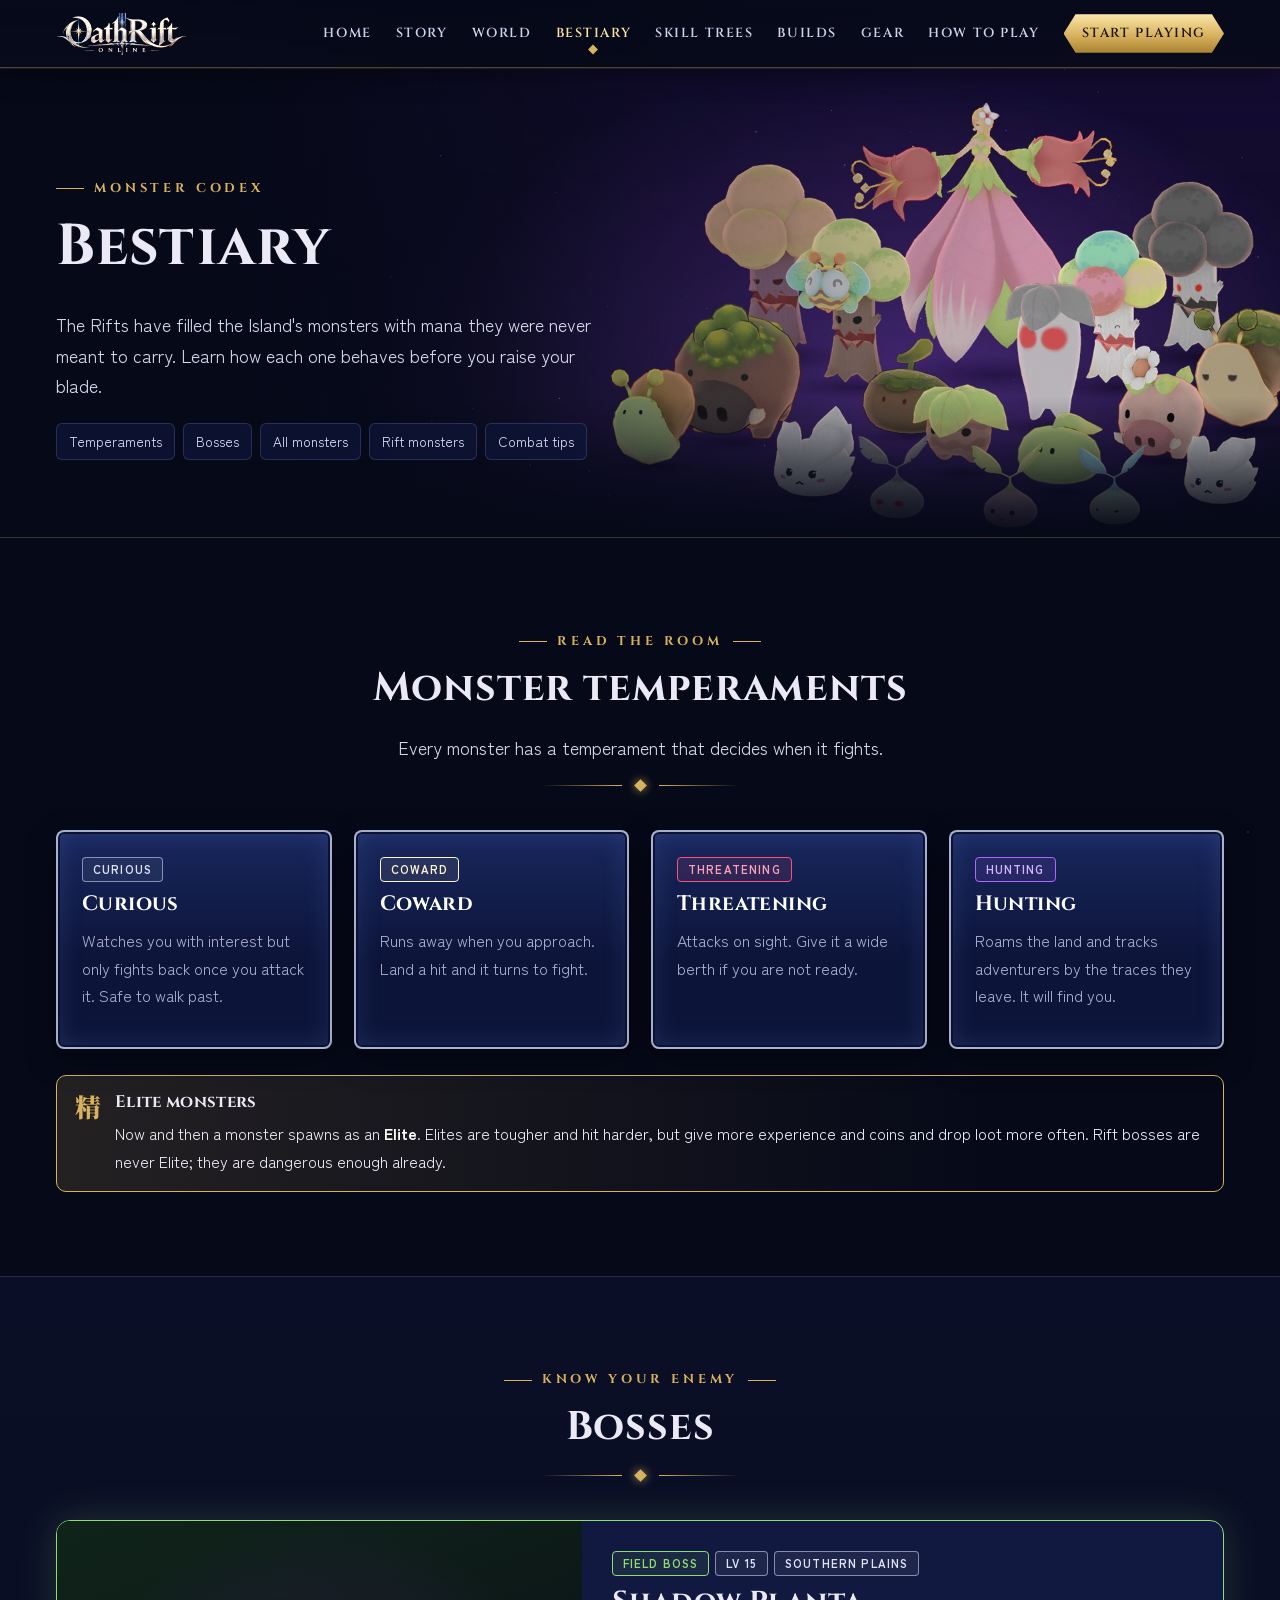
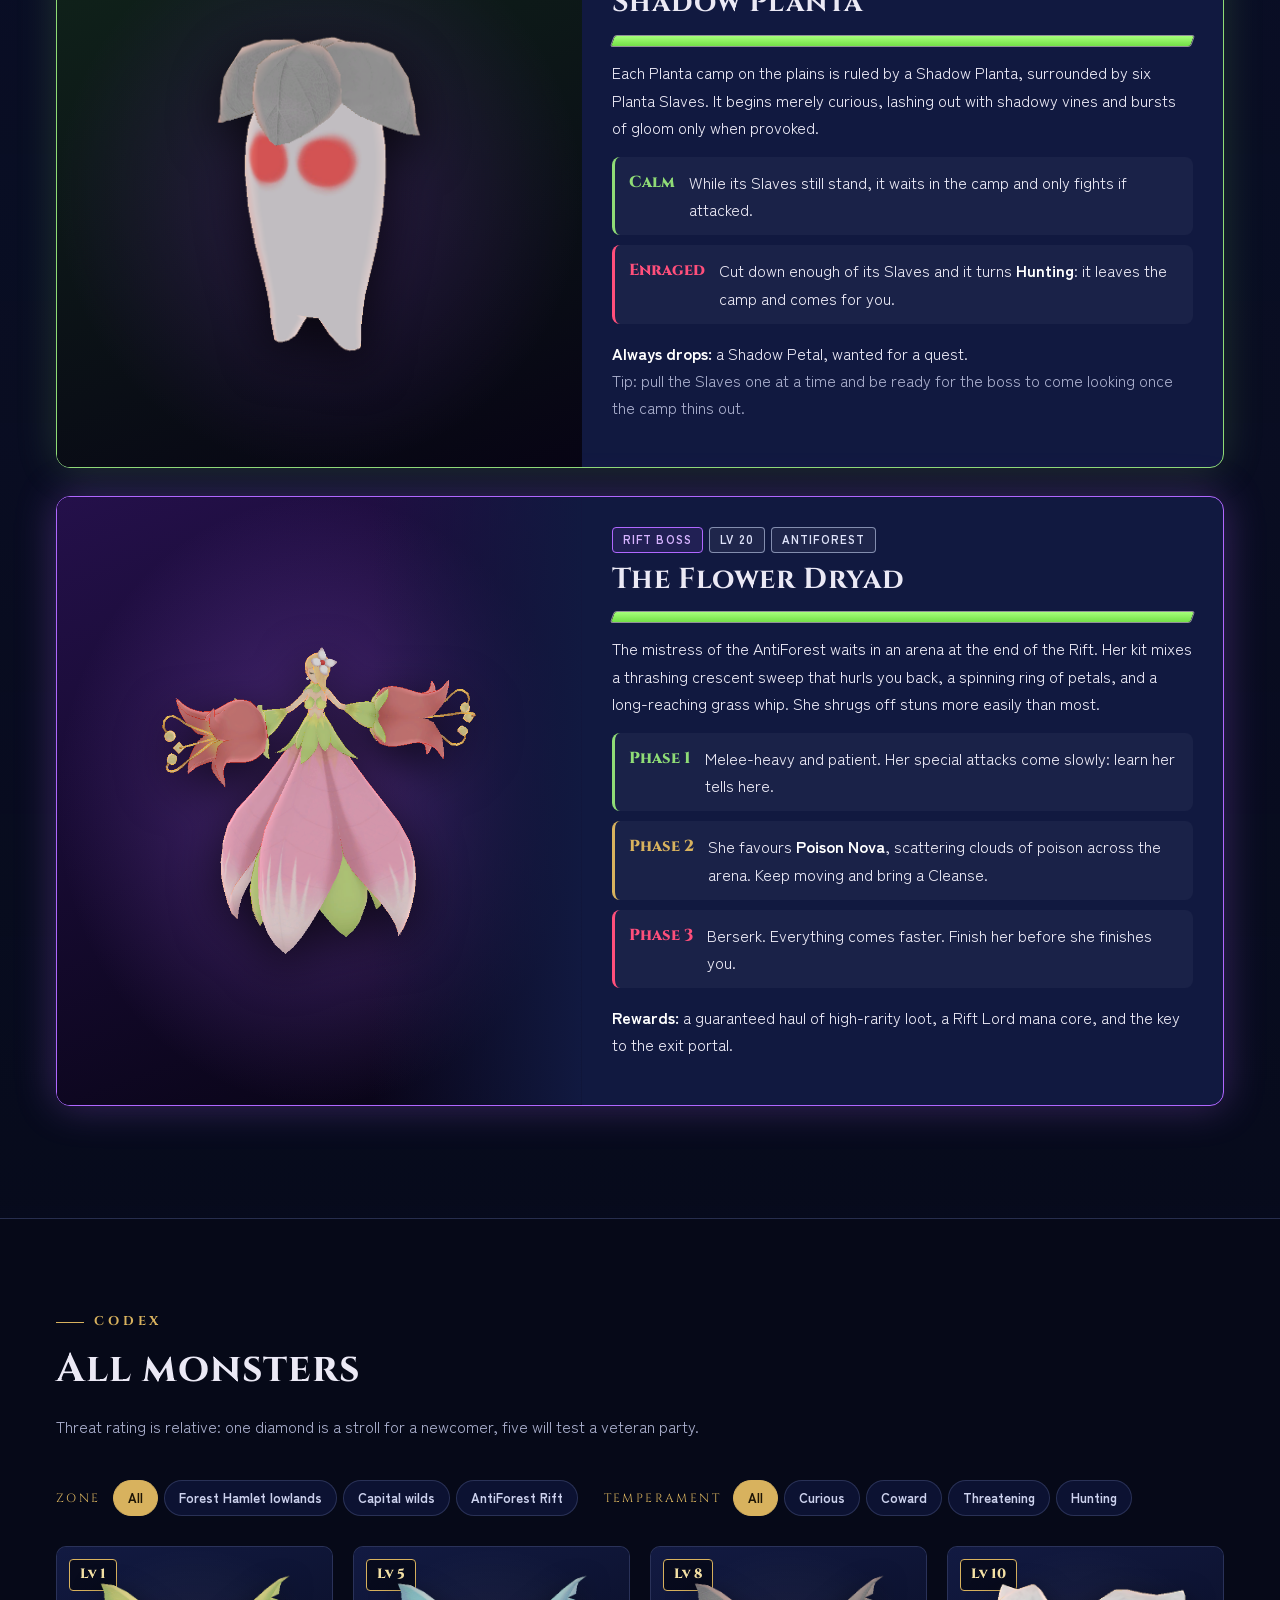
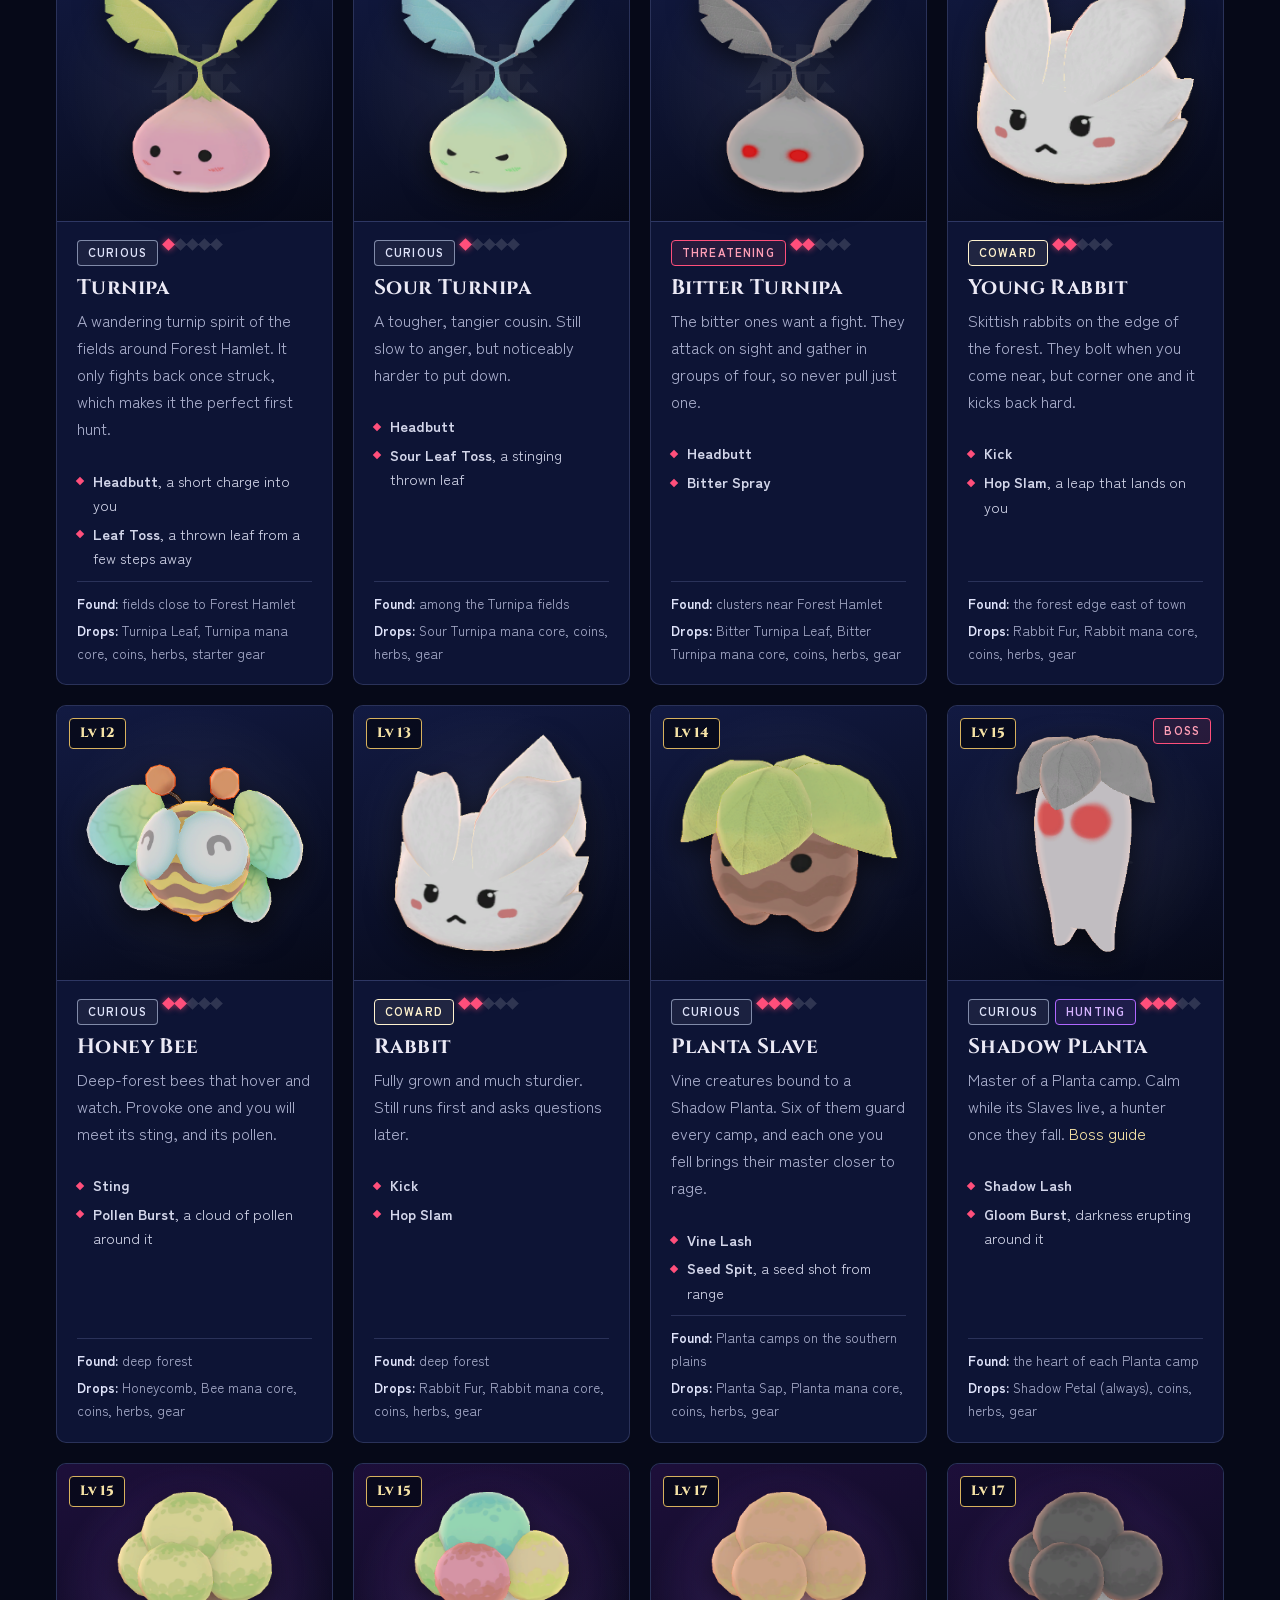
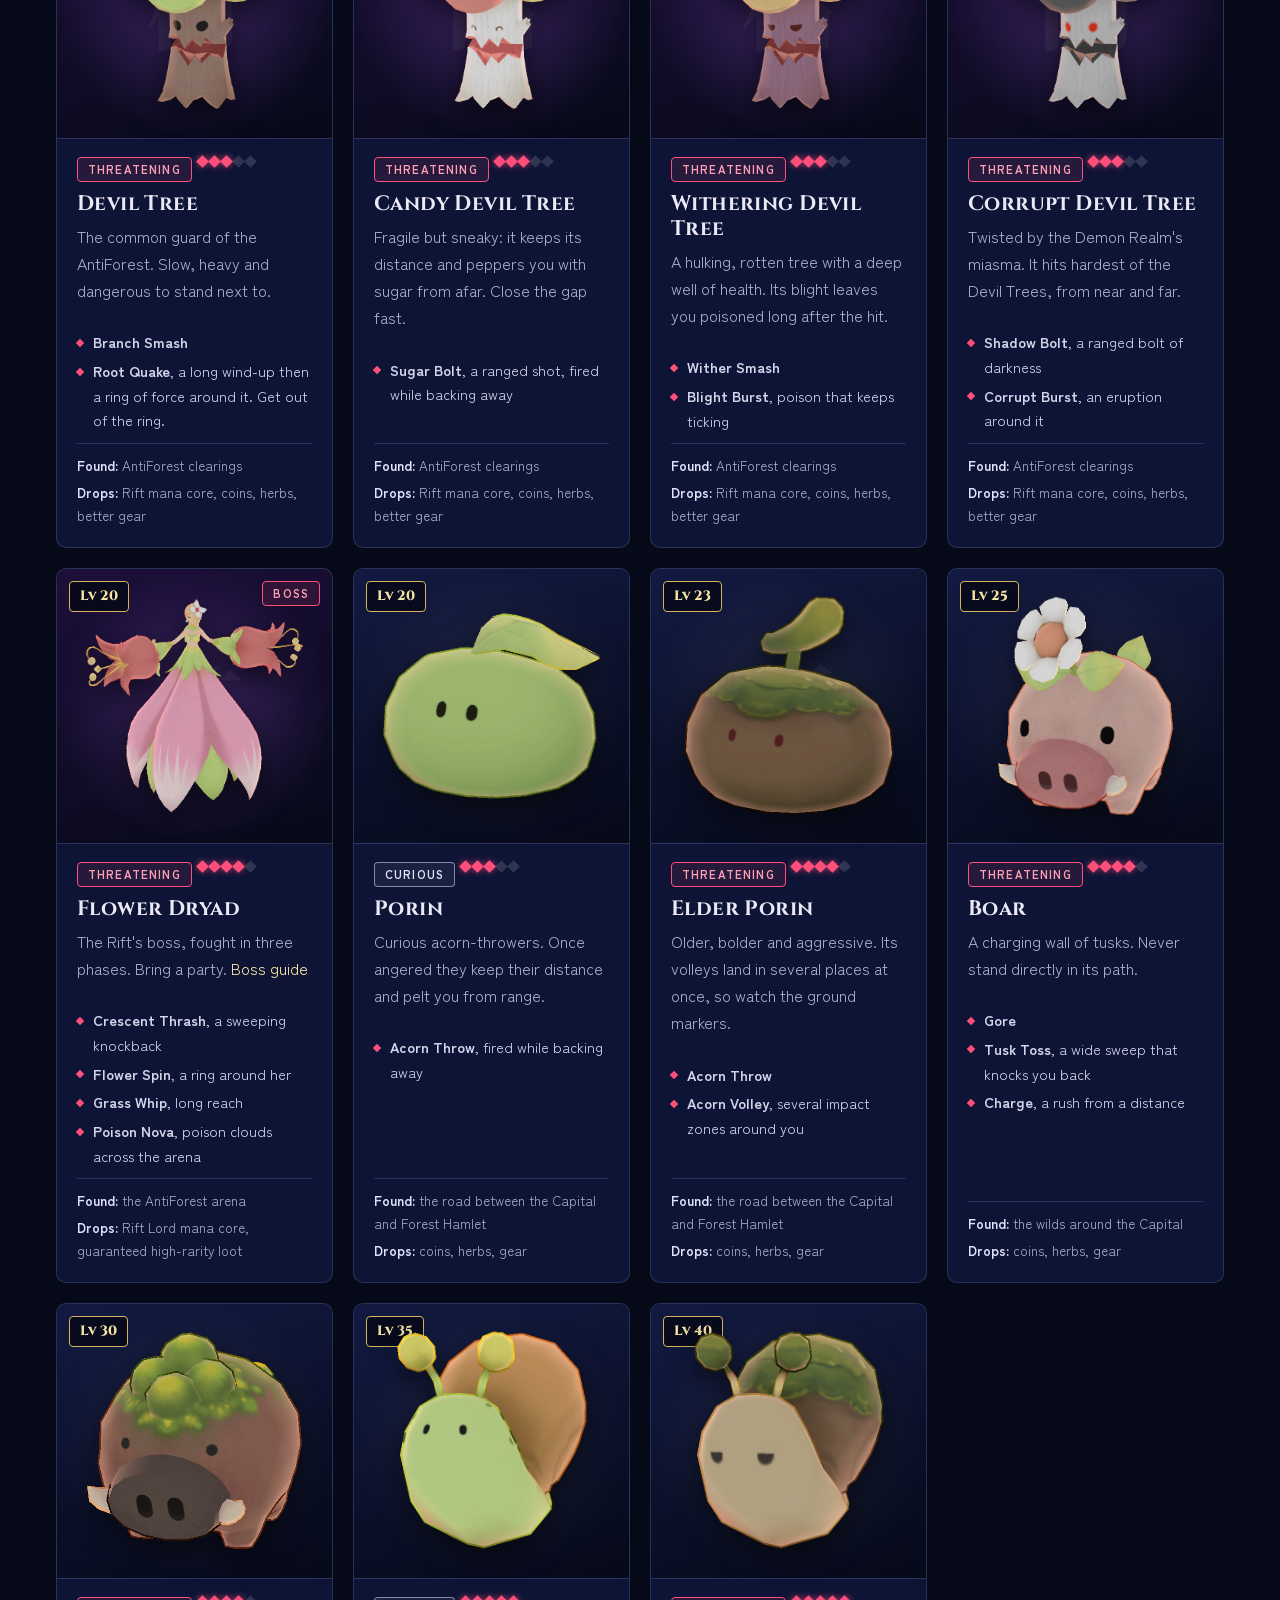
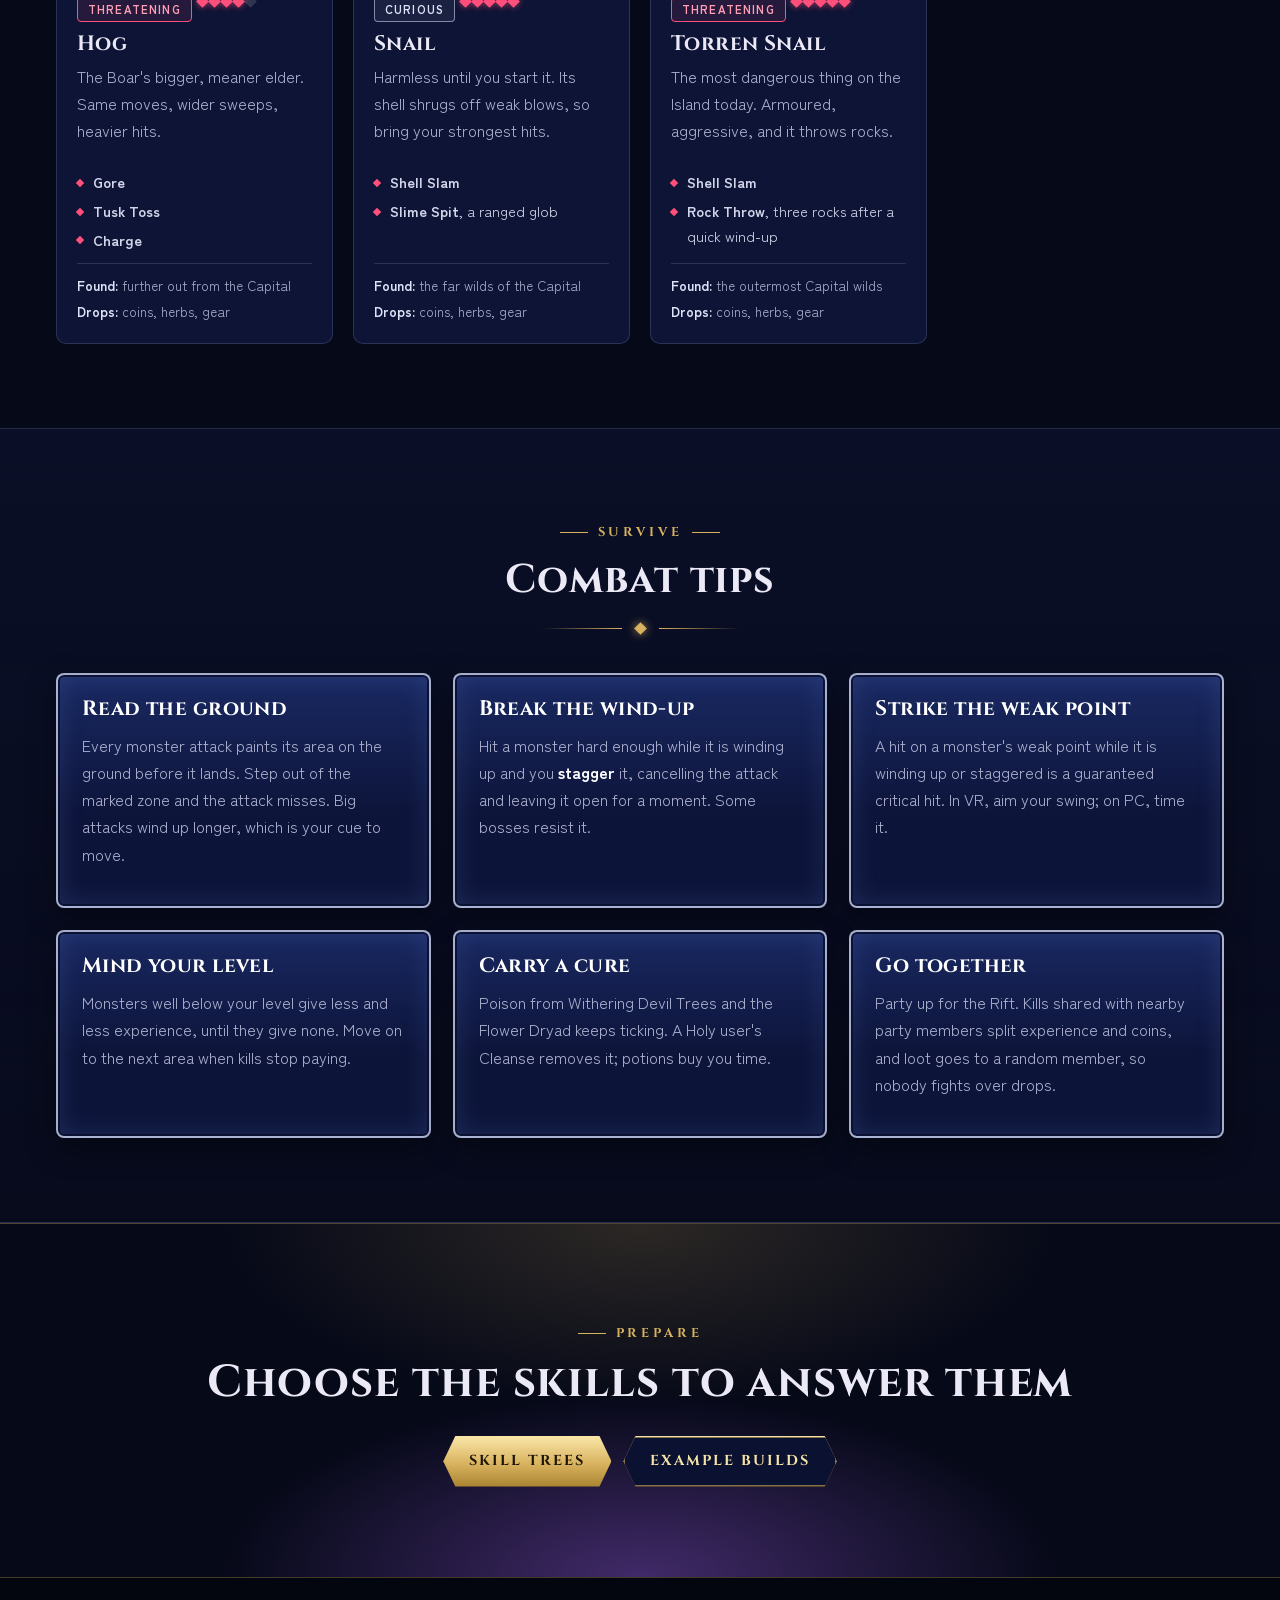
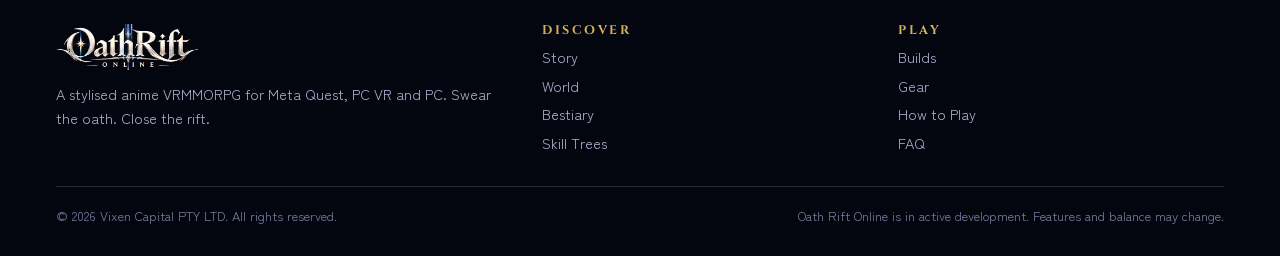
==== bestiary.html @ 92a1917d "Initial Commit" ====
<!doctype html>
<html lang="en">
<head>
<meta charset="utf-8">
<meta name="viewport" content="width=device-width, initial-scale=1">
<title>Bestiary | Oath Rift Online</title>
<meta name="description" content="Every monster in Oath Rift Online: where it lives, how it fights, what it drops, and how to defeat the Shadow Planta and the Flower Dryad.">
<meta property="og:title" content="Bestiary | Oath Rift Online">
<meta property="og:description" content="Every monster in Oath Rift Online: where it lives, how it fights, what it drops, and how to defeat the Shadow Planta and the Flower Dryad.">
<meta property="og:image" content="assets/img/brand/splash.jpg">
<link rel="icon" href="assets/img/brand/favicon.png">
<link rel="preconnect" href="https://fonts.googleapis.com">
<link rel="preconnect" href="https://fonts.gstatic.com" crossorigin>
<link rel="stylesheet" href="https://fonts.googleapis.com/css2?family=Cinzel:wght@500;600;700;800&family=Noto+Serif+JP:wght@700;900&family=Zen+Kaku+Gothic+New:wght@400;500;700&display=swap">
<link rel="stylesheet" href="css/site.css">
<script src="js/site.js" defer></script>
</head>
<body>
<a class="skip-link" href="#main">Skip to content</a>
<header class="site-header"><div class="container">
  <a class="brand" href="index.html"><img src="assets/img/brand/wordmark.png" alt="Oath Rift Online" width="520" height="167"></a>
  <button class="nav-toggle" aria-label="Menu" aria-expanded="false" aria-controls="nav"><span></span></button>
  <nav class="nav" id="nav" aria-label="Main">
    <a href="index.html">Home</a>
    <a href="story.html">Story</a>
    <a href="world.html">World</a>
    <a href="bestiary.html">Bestiary</a>
    <a href="skills.html">Skill Trees</a>
    <a href="builds.html">Builds</a>
    <a href="gear.html">Gear</a>
    <a href="guide.html">How to Play</a>
    <a class="btn btn-gold btn-sm" href="guide.html#start">Start Playing</a>
  </nav>
</div></header>

<main id="main">
  <section class="page-hero" data-realm="demon">
    <div class="bg banner" style="background-image: url('assets/img/banners/bestiary.jpg');"></div>
    <span class="kanji" aria-hidden="true">魔物</span>
    <div class="container">
      <p class="eyebrow">Monster codex</p>
      <h1>Bestiary</h1>
      <p class="lead">The Rifts have filled the Island's monsters with mana they were never meant to carry. Learn how each one behaves before you raise your blade.</p>
      <div class="toc" style="margin-top: 22px;">
        <a href="#temperament">Temperaments</a><a href="#bosses">Bosses</a><a href="#codex">All monsters</a><a href="#rift">Rift monsters</a><a href="#tips">Combat tips</a>
      </div>
    </div>
  </section>

  <section class="section" id="temperament">
    <div class="container">
      <div class="section-head center reveal">
        <p class="eyebrow">Read the room</p>
        <h2>Monster temperaments</h2>
        <p class="lead">Every monster has a temperament that decides when it fights.</p>
        <div class="divider"><span></span></div>
      </div>
      <div class="grid grid-4">
        <div class="window reveal"><span class="badge">Curious</span><h3 style="margin-top: 10px;">Curious</h3><p class="muted">Watches you with interest but only fights back once you attack it. Safe to walk past.</p></div>
        <div class="window reveal"><span class="badge celestial">Coward</span><h3 style="margin-top: 10px;">Coward</h3><p class="muted">Runs away when you approach. Land a hit and it turns to fight.</p></div>
        <div class="window reveal"><span class="badge crimson">Threatening</span><h3 style="margin-top: 10px;">Threatening</h3><p class="muted">Attacks on sight. Give it a wide berth if you are not ready.</p></div>
        <div class="window reveal"><span class="badge demon">Hunting</span><h3 style="margin-top: 10px;">Hunting</h3><p class="muted">Roams the land and tracks adventurers by the traces they leave. It will find you.</p></div>
      </div>
      <div class="callout reveal" style="margin-top: 26px;">
        <span class="mark">精</span>
        <div>
          <h4>Elite monsters</h4>
          <p>Now and then a monster spawns as an <strong>Elite</strong>. Elites are tougher and hit harder, but give more experience and coins and drop loot more often. Rift bosses are never Elite; they are dangerous enough already.</p>
        </div>
      </div>
    </div>
  </section>

  <section class="section section-alt" id="bosses">
    <div class="container">
      <div class="section-head center reveal">
        <p class="eyebrow">Know your enemy</p>
        <h2>Bosses</h2>
        <div class="divider"><span></span></div>
      </div>

      <article class="boss reveal" data-realm="normal" style="--accent: var(--normal); --accent-soft: rgba(143, 220, 118, 0.18);">
        <div class="art" style="background-image: radial-gradient(closest-side, rgba(90, 40, 140, 0.4), transparent), linear-gradient(160deg, #10241a, #070414);">
          <img src="assets/img/monsters/shadow-planta.png" alt="Shadow Planta" loading="lazy">
        </div>
        <div class="info">
          <div class="badges"><span class="badge normal">Field boss</span><span class="badge">Lv 15</span><span class="badge">Southern Plains</span></div>
          <h3 style="font-size: 1.8rem;">Shadow Planta</h3>
          <div class="hpbar" aria-hidden="true"><span></span></div>
          <p>Each Planta camp on the plains is ruled by a Shadow Planta, surrounded by six Planta Slaves. It begins merely curious, lashing out with shadowy vines and bursts of gloom only when provoked.</p>
          <ul class="phases">
            <li style="--c: var(--normal);"><span class="ph">Calm</span><span>While its Slaves still stand, it waits in the camp and only fights if attacked.</span></li>
            <li style="--c: var(--crimson);"><span class="ph">Enraged</span><span>Cut down enough of its Slaves and it turns <strong>Hunting</strong>: it leaves the camp and comes for you.</span></li>
          </ul>
          <p style="margin-top: 16px;"><strong>Always drops:</strong> a Shadow Petal, wanted for a quest.<br><span class="muted">Tip: pull the Slaves one at a time and be ready for the boss to come looking once the camp thins out.</span></p>
        </div>
      </article>

      <article class="boss reveal" id="dryad" data-realm="demon">
        <div class="art" style="background-image: linear-gradient(90deg, transparent 60%, var(--panel-solid)), url('assets/img/art/flower-dryad.jpg'), radial-gradient(closest-side, rgba(176, 103, 255, 0.35), transparent), linear-gradient(160deg, #24104a, #070414);">
          <img src="assets/img/monsters/flower-dryad.png" alt="Flower Dryad" loading="lazy">
        </div>
        <div class="info">
          <div class="badges"><span class="badge demon">Rift boss</span><span class="badge">Lv 20</span><span class="badge">AntiForest</span></div>
          <h3 style="font-size: 1.8rem;">The Flower Dryad</h3>
          <div class="hpbar" aria-hidden="true"><span></span></div>
          <p>The mistress of the AntiForest waits in an arena at the end of the Rift. Her kit mixes a thrashing crescent sweep that hurls you back, a spinning ring of petals, and a long-reaching grass whip. She shrugs off stuns more easily than most.</p>
          <ul class="phases">
            <li style="--c: var(--normal);"><span class="ph">Phase 1</span><span>Melee-heavy and patient. Her special attacks come slowly: learn her tells here.</span></li>
            <li style="--c: var(--gold);"><span class="ph">Phase 2</span><span>She favours <strong>Poison Nova</strong>, scattering clouds of poison across the arena. Keep moving and bring a Cleanse.</span></li>
            <li style="--c: var(--crimson);"><span class="ph">Phase 3</span><span>Berserk. Everything comes faster. Finish her before she finishes you.</span></li>
          </ul>
          <p style="margin-top: 16px;"><strong>Rewards:</strong> a guaranteed haul of high-rarity loot, a Rift Lord mana core, and the key to the exit portal.</p>
        </div>
      </article>
    </div>
  </section>

  <section class="section" id="codex">
    <div class="container">
      <div class="section-head reveal">
        <p class="eyebrow">Codex</p>
        <h2>All monsters</h2>
        <p class="muted">Threat rating is relative: one diamond is a stroll for a newcomer, five will test a veteran party.</p>
      </div>
      <div class="filters reveal" role="group" aria-label="Filter monsters">
        <div class="filter-group"><span>Zone</span>
          <button class="chip" data-group="zone" data-value="all" aria-pressed="true">All</button>
          <button class="chip" data-group="zone" data-value="lowlands" aria-pressed="false">Forest Hamlet lowlands</button>
          <button class="chip" data-group="zone" data-value="capital" aria-pressed="false">Capital wilds</button>
          <button class="chip" data-group="zone" data-value="rift" aria-pressed="false">AntiForest Rift</button>
        </div>
        <div class="filter-group"><span>Temperament</span>
          <button class="chip" data-group="mode" data-value="all" aria-pressed="true">All</button>
          <button class="chip" data-group="mode" data-value="curious" aria-pressed="false">Curious</button>
          <button class="chip" data-group="mode" data-value="coward" aria-pressed="false">Coward</button>
          <button class="chip" data-group="mode" data-value="threatening" aria-pressed="false">Threatening</button>
          <button class="chip" data-group="mode" data-value="hunting" aria-pressed="false">Hunting</button>
        </div>
      </div>

      <div class="monster-grid" data-filter-target>
        <!-- Forest Hamlet lowlands -->
        <article class="card monster reveal" data-zone="lowlands" data-mode="curious">
          <div class="portrait" data-glyph="蕪"><span class="lvl">Lv 1</span><img src="assets/img/monsters/turnipa.png" alt="Turnipa" loading="lazy"></div>
          <div class="card-body" style="display: flex; flex-direction: column;">
            <div class="badges"><span class="badge">Curious</span><span class="threat" role="img" aria-label="Threat 1 of 5"><i class="on"></i><i></i><i></i><i></i><i></i></span></div>
            <h3>Turnipa</h3>
            <p class="muted">A wandering turnip spirit of the fields around Forest Hamlet. It only fights back once struck, which makes it the perfect first hunt.</p>
            <ul class="attacks"><li><b>Headbutt</b>, a short charge into you</li><li><b>Leaf Toss</b>, a thrown leaf from a few steps away</li></ul>
            <div class="meta"><span><b>Found:</b> fields close to Forest Hamlet</span><span><b>Drops:</b> Turnipa Leaf, Turnipa mana core, coins, herbs, starter gear</span></div>
          </div>
        </article>
        <article class="card monster reveal" data-zone="lowlands" data-mode="curious">
          <div class="portrait" data-glyph="蕪"><span class="lvl">Lv 5</span><img src="assets/img/monsters/sour-turnipa.png" alt="Sour Turnipa" loading="lazy"></div>
          <div class="card-body" style="display: flex; flex-direction: column;">
            <div class="badges"><span class="badge">Curious</span><span class="threat" role="img" aria-label="Threat 1 of 5"><i class="on"></i><i></i><i></i><i></i><i></i></span></div>
            <h3>Sour Turnipa</h3>
            <p class="muted">A tougher, tangier cousin. Still slow to anger, but noticeably harder to put down.</p>
            <ul class="attacks"><li><b>Headbutt</b></li><li><b>Sour Leaf Toss</b>, a stinging thrown leaf</li></ul>
            <div class="meta"><span><b>Found:</b> among the Turnipa fields</span><span><b>Drops:</b> Sour Turnipa mana core, coins, herbs, gear</span></div>
          </div>
        </article>
        <article class="card monster reveal" data-zone="lowlands" data-mode="threatening">
          <div class="portrait" data-glyph="蕪"><span class="lvl">Lv 8</span><img src="assets/img/monsters/bitter-turnipa.png" alt="Bitter Turnipa" loading="lazy"></div>
          <div class="card-body" style="display: flex; flex-direction: column;">
            <div class="badges"><span class="badge crimson">Threatening</span><span class="threat" role="img" aria-label="Threat 2 of 5"><i class="on"></i><i class="on"></i><i></i><i></i><i></i></span></div>
            <h3>Bitter Turnipa</h3>
            <p class="muted">The bitter ones want a fight. They attack on sight and gather in groups of four, so never pull just one.</p>
            <ul class="attacks"><li><b>Headbutt</b></li><li><b>Bitter Spray</b></li></ul>
            <div class="meta"><span><b>Found:</b> clusters near Forest Hamlet</span><span><b>Drops:</b> Bitter Turnipa Leaf, Bitter Turnipa mana core, coins, herbs, gear</span></div>
          </div>
        </article>
        <article class="card monster reveal" data-zone="lowlands" data-mode="coward">
          <div class="portrait" data-glyph="兎"><span class="lvl">Lv 10</span><img src="assets/img/monsters/young-rabbit.png" alt="Young Rabbit" loading="lazy"></div>
          <div class="card-body" style="display: flex; flex-direction: column;">
            <div class="badges"><span class="badge celestial">Coward</span><span class="threat" role="img" aria-label="Threat 2 of 5"><i class="on"></i><i class="on"></i><i></i><i></i><i></i></span></div>
            <h3>Young Rabbit</h3>
            <p class="muted">Skittish rabbits on the edge of the forest. They bolt when you come near, but corner one and it kicks back hard.</p>
            <ul class="attacks"><li><b>Kick</b></li><li><b>Hop Slam</b>, a leap that lands on you</li></ul>
            <div class="meta"><span><b>Found:</b> the forest edge east of town</span><span><b>Drops:</b> Rabbit Fur, Rabbit mana core, coins, herbs, gear</span></div>
          </div>
        </article>
        <article class="card monster reveal" data-zone="lowlands" data-mode="curious">
          <div class="portrait" data-glyph="蜂"><span class="lvl">Lv 12</span><img src="assets/img/monsters/honey-bee.png" alt="Honey Bee" loading="lazy"></div>
          <div class="card-body" style="display: flex; flex-direction: column;">
            <div class="badges"><span class="badge">Curious</span><span class="threat" role="img" aria-label="Threat 2 of 5"><i class="on"></i><i class="on"></i><i></i><i></i><i></i></span></div>
            <h3>Honey Bee</h3>
            <p class="muted">Deep-forest bees that hover and watch. Provoke one and you will meet its sting, and its pollen.</p>
            <ul class="attacks"><li><b>Sting</b></li><li><b>Pollen Burst</b>, a cloud of pollen around it</li></ul>
            <div class="meta"><span><b>Found:</b> deep forest</span><span><b>Drops:</b> Honeycomb, Bee mana core, coins, herbs, gear</span></div>
          </div>
        </article>
        <article class="card monster reveal" data-zone="lowlands" data-mode="coward">
          <div class="portrait" data-glyph="兎"><span class="lvl">Lv 13</span><img src="assets/img/monsters/rabbit.png" alt="Rabbit" loading="lazy"></div>
          <div class="card-body" style="display: flex; flex-direction: column;">
            <div class="badges"><span class="badge celestial">Coward</span><span class="threat" role="img" aria-label="Threat 2 of 5"><i class="on"></i><i class="on"></i><i></i><i></i><i></i></span></div>
            <h3>Rabbit</h3>
            <p class="muted">Fully grown and much sturdier. Still runs first and asks questions later.</p>
            <ul class="attacks"><li><b>Kick</b></li><li><b>Hop Slam</b></li></ul>
            <div class="meta"><span><b>Found:</b> deep forest</span><span><b>Drops:</b> Rabbit Fur, Rabbit mana core, coins, herbs, gear</span></div>
          </div>
        </article>
        <article class="card monster reveal" data-zone="lowlands" data-mode="curious">
          <div class="portrait" data-glyph="蔓"><span class="lvl">Lv 14</span><img src="assets/img/monsters/planta-slave.png" alt="Planta Slave" loading="lazy"></div>
          <div class="card-body" style="display: flex; flex-direction: column;">
            <div class="badges"><span class="badge">Curious</span><span class="threat" role="img" aria-label="Threat 3 of 5"><i class="on"></i><i class="on"></i><i class="on"></i><i></i><i></i></span></div>
            <h3>Planta Slave</h3>
            <p class="muted">Vine creatures bound to a Shadow Planta. Six of them guard every camp, and each one you fell brings their master closer to rage.</p>
            <ul class="attacks"><li><b>Vine Lash</b></li><li><b>Seed Spit</b>, a seed shot from range</li></ul>
            <div class="meta"><span><b>Found:</b> Planta camps on the southern plains</span><span><b>Drops:</b> Planta Sap, Planta mana core, coins, herbs, gear</span></div>
          </div>
        </article>
        <article class="card monster reveal" data-zone="lowlands" data-mode="curious hunting">
          <div class="portrait" data-glyph="影"><span class="lvl">Lv 15</span><span class="badge crimson boss-tag">Boss</span><img src="assets/img/monsters/shadow-planta.png" alt="Shadow Planta" loading="lazy"></div>
          <div class="card-body" style="display: flex; flex-direction: column;">
            <div class="badges"><span class="badge">Curious</span><span class="badge demon">Hunting</span><span class="threat" role="img" aria-label="Threat 3 of 5"><i class="on"></i><i class="on"></i><i class="on"></i><i></i><i></i></span></div>
            <h3>Shadow Planta</h3>
            <p class="muted">Master of a Planta camp. Calm while its Slaves live, a hunter once they fall. <a href="#bosses">Boss guide</a></p>
            <ul class="attacks"><li><b>Shadow Lash</b></li><li><b>Gloom Burst</b>, darkness erupting around it</li></ul>
            <div class="meta"><span><b>Found:</b> the heart of each Planta camp</span><span><b>Drops:</b> Shadow Petal (always), coins, herbs, gear</span></div>
          </div>
        </article>

        <!-- AntiForest Rift -->
        <article class="card monster reveal" id="rift" data-zone="rift" data-mode="threatening">
          <div class="portrait" data-glyph="樹"><span class="lvl">Lv 15</span><img src="assets/img/monsters/devil-tree.png" alt="Devil Tree" loading="lazy"></div>
          <div class="card-body" style="display: flex; flex-direction: column;">
            <div class="badges"><span class="badge crimson">Threatening</span><span class="threat" role="img" aria-label="Threat 3 of 5"><i class="on"></i><i class="on"></i><i class="on"></i><i></i><i></i></span></div>
            <h3>Devil Tree</h3>
            <p class="muted">The common guard of the AntiForest. Slow, heavy and dangerous to stand next to.</p>
            <ul class="attacks"><li><b>Branch Smash</b></li><li><b>Root Quake</b>, a long wind-up then a ring of force around it. Get out of the ring.</li></ul>
            <div class="meta"><span><b>Found:</b> AntiForest clearings</span><span><b>Drops:</b> Rift mana core, coins, herbs, better gear</span></div>
          </div>
        </article>
        <article class="card monster reveal" data-zone="rift" data-mode="threatening">
          <div class="portrait" data-glyph="飴"><span class="lvl">Lv 15</span><img src="assets/img/monsters/candy-devil-tree.png" alt="Candy Devil Tree" loading="lazy"></div>
          <div class="card-body" style="display: flex; flex-direction: column;">
            <div class="badges"><span class="badge crimson">Threatening</span><span class="threat" role="img" aria-label="Threat 3 of 5"><i class="on"></i><i class="on"></i><i class="on"></i><i></i><i></i></span></div>
            <h3>Candy Devil Tree</h3>
            <p class="muted">Fragile but sneaky: it keeps its distance and peppers you with sugar from afar. Close the gap fast.</p>
            <ul class="attacks"><li><b>Sugar Bolt</b>, a ranged shot, fired while backing away</li></ul>
            <div class="meta"><span><b>Found:</b> AntiForest clearings</span><span><b>Drops:</b> Rift mana core, coins, herbs, better gear</span></div>
          </div>
        </article>
        <article class="card monster reveal" data-zone="rift" data-mode="threatening">
          <div class="portrait" data-glyph="枯"><span class="lvl">Lv 17</span><img src="assets/img/monsters/withering-devil-tree.png" alt="Withering Devil Tree" loading="lazy"></div>
          <div class="card-body" style="display: flex; flex-direction: column;">
            <div class="badges"><span class="badge crimson">Threatening</span><span class="threat" role="img" aria-label="Threat 3 of 5"><i class="on"></i><i class="on"></i><i class="on"></i><i></i><i></i></span></div>
            <h3>Withering Devil Tree</h3>
            <p class="muted">A hulking, rotten tree with a deep well of health. Its blight leaves you poisoned long after the hit.</p>
            <ul class="attacks"><li><b>Wither Smash</b></li><li><b>Blight Burst</b>, poison that keeps ticking</li></ul>
            <div class="meta"><span><b>Found:</b> AntiForest clearings</span><span><b>Drops:</b> Rift mana core, coins, herbs, better gear</span></div>
          </div>
        </article>
        <article class="card monster reveal" data-zone="rift" data-mode="threatening">
          <div class="portrait" data-glyph="闇"><span class="lvl">Lv 17</span><img src="assets/img/monsters/corrupt-devil-tree.png" alt="Corrupt Devil Tree" loading="lazy"></div>
          <div class="card-body" style="display: flex; flex-direction: column;">
            <div class="badges"><span class="badge crimson">Threatening</span><span class="threat" role="img" aria-label="Threat 3 of 5"><i class="on"></i><i class="on"></i><i class="on"></i><i></i><i></i></span></div>
            <h3>Corrupt Devil Tree</h3>
            <p class="muted">Twisted by the Demon Realm's miasma. It hits hardest of the Devil Trees, from near and far.</p>
            <ul class="attacks"><li><b>Shadow Bolt</b>, a ranged bolt of darkness</li><li><b>Corrupt Burst</b>, an eruption around it</li></ul>
            <div class="meta"><span><b>Found:</b> AntiForest clearings</span><span><b>Drops:</b> Rift mana core, coins, herbs, better gear</span></div>
          </div>
        </article>
        <article class="card monster reveal" data-zone="rift" data-mode="threatening">
          <div class="portrait" data-glyph="花"><span class="lvl">Lv 20</span><span class="badge crimson boss-tag">Boss</span><img src="assets/img/monsters/flower-dryad.png" alt="Flower Dryad" loading="lazy"></div>
          <div class="card-body" style="display: flex; flex-direction: column;">
            <div class="badges"><span class="badge crimson">Threatening</span><span class="threat" role="img" aria-label="Threat 4 of 5"><i class="on"></i><i class="on"></i><i class="on"></i><i class="on"></i><i></i></span></div>
            <h3>Flower Dryad</h3>
            <p class="muted">The Rift's boss, fought in three phases. Bring a party. <a href="#dryad">Boss guide</a></p>
            <ul class="attacks"><li><b>Crescent Thrash</b>, a sweeping knockback</li><li><b>Flower Spin</b>, a ring around her</li><li><b>Grass Whip</b>, long reach</li><li><b>Poison Nova</b>, poison clouds across the arena</li></ul>
            <div class="meta"><span><b>Found:</b> the AntiForest arena</span><span><b>Drops:</b> Rift Lord mana core, guaranteed high-rarity loot</span></div>
          </div>
        </article>

        <!-- Capital wilds -->
        <article class="card monster reveal" data-zone="capital" data-mode="curious">
          <div class="portrait" data-glyph="栗"><span class="lvl">Lv 20</span><img src="assets/img/monsters/porin.png" alt="Porin" loading="lazy"></div>
          <div class="card-body" style="display: flex; flex-direction: column;">
            <div class="badges"><span class="badge">Curious</span><span class="threat" role="img" aria-label="Threat 3 of 5"><i class="on"></i><i class="on"></i><i class="on"></i><i></i><i></i></span></div>
            <h3>Porin</h3>
            <p class="muted">Curious acorn-throwers. Once angered they keep their distance and pelt you from range.</p>
            <ul class="attacks"><li><b>Acorn Throw</b>, fired while backing away</li></ul>
            <div class="meta"><span><b>Found:</b> the road between the Capital and Forest Hamlet</span><span><b>Drops:</b> coins, herbs, gear</span></div>
          </div>
        </article>
        <article class="card monster reveal" data-zone="capital" data-mode="threatening">
          <div class="portrait" data-glyph="栗"><span class="lvl">Lv 23</span><img src="assets/img/monsters/elder-porin.png" alt="Elder Porin" loading="lazy"></div>
          <div class="card-body" style="display: flex; flex-direction: column;">
            <div class="badges"><span class="badge crimson">Threatening</span><span class="threat" role="img" aria-label="Threat 4 of 5"><i class="on"></i><i class="on"></i><i class="on"></i><i class="on"></i><i></i></span></div>
            <h3>Elder Porin</h3>
            <p class="muted">Older, bolder and aggressive. Its volleys land in several places at once, so watch the ground markers.</p>
            <ul class="attacks"><li><b>Acorn Throw</b></li><li><b>Acorn Volley</b>, several impact zones around you</li></ul>
            <div class="meta"><span><b>Found:</b> the road between the Capital and Forest Hamlet</span><span><b>Drops:</b> coins, herbs, gear</span></div>
          </div>
        </article>
        <article class="card monster reveal" data-zone="capital" data-mode="threatening">
          <div class="portrait" data-glyph="猪"><span class="lvl">Lv 25</span><img src="assets/img/monsters/boar.png" alt="Boar" loading="lazy"></div>
          <div class="card-body" style="display: flex; flex-direction: column;">
            <div class="badges"><span class="badge crimson">Threatening</span><span class="threat" role="img" aria-label="Threat 4 of 5"><i class="on"></i><i class="on"></i><i class="on"></i><i class="on"></i><i></i></span></div>
            <h3>Boar</h3>
            <p class="muted">A charging wall of tusks. Never stand directly in its path.</p>
            <ul class="attacks"><li><b>Gore</b></li><li><b>Tusk Toss</b>, a wide sweep that knocks you back</li><li><b>Charge</b>, a rush from a distance</li></ul>
            <div class="meta"><span><b>Found:</b> the wilds around the Capital</span><span><b>Drops:</b> coins, herbs, gear</span></div>
          </div>
        </article>
        <article class="card monster reveal" data-zone="capital" data-mode="threatening">
          <div class="portrait" data-glyph="猪"><span class="lvl">Lv 30</span><img src="assets/img/monsters/hog.png" alt="Hog" loading="lazy"></div>
          <div class="card-body" style="display: flex; flex-direction: column;">
            <div class="badges"><span class="badge crimson">Threatening</span><span class="threat" role="img" aria-label="Threat 4 of 5"><i class="on"></i><i class="on"></i><i class="on"></i><i class="on"></i><i></i></span></div>
            <h3>Hog</h3>
            <p class="muted">The Boar's bigger, meaner elder. Same moves, wider sweeps, heavier hits.</p>
            <ul class="attacks"><li><b>Gore</b></li><li><b>Tusk Toss</b></li><li><b>Charge</b></li></ul>
            <div class="meta"><span><b>Found:</b> further out from the Capital</span><span><b>Drops:</b> coins, herbs, gear</span></div>
          </div>
        </article>
        <article class="card monster reveal" data-zone="capital" data-mode="curious">
          <div class="portrait" data-glyph="蝸"><span class="lvl">Lv 35</span><img src="assets/img/monsters/snail.png" alt="Snail" loading="lazy"></div>
          <div class="card-body" style="display: flex; flex-direction: column;">
            <div class="badges"><span class="badge">Curious</span><span class="threat" role="img" aria-label="Threat 5 of 5"><i class="on"></i><i class="on"></i><i class="on"></i><i class="on"></i><i class="on"></i></span></div>
            <h3>Snail</h3>
            <p class="muted">Harmless until you start it. Its shell shrugs off weak blows, so bring your strongest hits.</p>
            <ul class="attacks"><li><b>Shell Slam</b></li><li><b>Slime Spit</b>, a ranged glob</li></ul>
            <div class="meta"><span><b>Found:</b> the far wilds of the Capital</span><span><b>Drops:</b> coins, herbs, gear</span></div>
          </div>
        </article>
        <article class="card monster reveal" data-zone="capital" data-mode="threatening">
          <div class="portrait" data-glyph="岩"><span class="lvl">Lv 40</span><img src="assets/img/monsters/torren-snail.png" alt="Torren Snail" loading="lazy"></div>
          <div class="card-body" style="display: flex; flex-direction: column;">
            <div class="badges"><span class="badge crimson">Threatening</span><span class="threat" role="img" aria-label="Threat 5 of 5"><i class="on"></i><i class="on"></i><i class="on"></i><i class="on"></i><i class="on"></i></span></div>
            <h3>Torren Snail</h3>
            <p class="muted">The most dangerous thing on the Island today. Armoured, aggressive, and it throws rocks.</p>
            <ul class="attacks"><li><b>Shell Slam</b></li><li><b>Rock Throw</b>, three rocks after a quick wind-up</li></ul>
            <div class="meta"><span><b>Found:</b> the outermost Capital wilds</span><span><b>Drops:</b> coins, herbs, gear</span></div>
          </div>
        </article>
      </div>
      <p class="empty-note">No monster matches both filters. Try another combination.</p>
    </div>
  </section>

  <section class="section section-alt" id="tips">
    <div class="container">
      <div class="section-head center reveal">
        <p class="eyebrow">Survive</p>
        <h2>Combat tips</h2>
        <div class="divider"><span></span></div>
      </div>
      <div class="grid grid-3">
        <div class="window reveal"><h3>Read the ground</h3><p class="muted">Every monster attack paints its area on the ground before it lands. Step out of the marked zone and the attack misses. Big attacks wind up longer, which is your cue to move.</p></div>
        <div class="window reveal"><h3>Break the wind-up</h3><p class="muted">Hit a monster hard enough while it is winding up and you <strong>stagger</strong> it, cancelling the attack and leaving it open for a moment. Some bosses resist it.</p></div>
        <div class="window reveal"><h3>Strike the weak point</h3><p class="muted">A hit on a monster's weak point while it is winding up or staggered is a guaranteed critical hit. In VR, aim your swing; on PC, time it.</p></div>
        <div class="window reveal"><h3>Mind your level</h3><p class="muted">Monsters well below your level give less and less experience, until they give none. Move on to the next area when kills stop paying.</p></div>
        <div class="window reveal"><h3>Carry a cure</h3><p class="muted">Poison from Withering Devil Trees and the Flower Dryad keeps ticking. A Holy user's Cleanse removes it; potions buy you time.</p></div>
        <div class="window reveal"><h3>Go together</h3><p class="muted">Party up for the Rift. Kills shared with nearby party members split experience and coins, and loot goes to a random member, so nobody fights over drops.</p></div>
      </div>
    </div>
  </section>

  <section class="cta-band">
    <div class="container">
      <p class="eyebrow">Prepare</p>
      <h2>Choose the skills to answer them</h2>
      <div class="hero-actions" style="justify-content: center;">
        <a class="btn btn-gold" href="skills.html">Skill trees</a>
        <a class="btn btn-ghost" href="builds.html">Example builds</a>
      </div>
    </div>
  </section>
</main>

<footer class="site-footer"><div class="container">
  <div class="footer-grid">
    <div>
      <img src="assets/img/brand/wordmark.png" alt="Oath Rift Online" width="520" height="167">
      <p>A stylised anime VRMMORPG for Meta Quest, PC VR and PC. Swear the oath. Close the rift.</p>
    </div>
    <div>
      <h4>Discover</h4>
      <ul><li><a href="story.html">Story</a></li><li><a href="world.html">World</a></li><li><a href="bestiary.html">Bestiary</a></li><li><a href="skills.html">Skill Trees</a></li></ul>
    </div>
    <div>
      <h4>Play</h4>
      <ul><li><a href="builds.html">Builds</a></li><li><a href="gear.html">Gear</a></li><li><a href="guide.html">How to Play</a></li><li><a href="guide.html#faq">FAQ</a></li></ul>
    </div>
  </div>
  <div class="footer-bottom">
    <span>&copy; 2026 Vixen Capital PTY LTD. All rights reserved.</span>
    <span>Oath Rift Online is in active development. Features and balance may change.</span>
  </div>
</div></footer>
</body>
</html>
---- css/site.css ----
/* Oath Rift Online website. One stylesheet for every page. */

:root {
  --ink: #060918;
  --ink-2: #0b1130;
  --ink-3: #121a42;
  --panel: rgba(16, 24, 62, 0.78);
  --panel-solid: #111940;
  --line: rgba(170, 190, 255, 0.18);
  --line-strong: rgba(214, 226, 255, 0.55);
  --text: #ebe9f5;
  --muted: #a8adcb;
  --dim: #767c9e;
  --gold: #d8b25e;
  --gold-hi: #f6e3a6;
  --gold-deep: #8a6a2a;
  --celestial: #9fdcff;
  --celestial-2: #fff3cf;
  --normal: #8fdc76;
  --normal-2: #f2c46b;
  --demon: #b067ff;
  --crimson: #ff4f7b;
  --hp: #73e047;
  --mp: #4599ff;

  --r-common: #c9ccd6;
  --r-uncommon: #6fdc7c;
  --r-magical: #5aa9ff;
  --r-unique: #4fd8e8;
  --r-epic: #ba69ff;
  --r-legendary: #e8b324;

  --font-display: "Cinzel", "Times New Roman", serif;
  --font-body: "Zen Kaku Gothic New", "Segoe UI", system-ui, sans-serif;
  --font-kanji: "Noto Serif JP", serif;

  --max: 1200px;
  --gutter: 16px;
  --radius: 10px;
  --header-h: 68px;
}

/* ---------- Base ---------- */
*, *::before, *::after { box-sizing: border-box; }
html { scroll-behavior: smooth; scroll-padding-top: calc(var(--header-h) + 12px); }
body {
  margin: 0;
  color: var(--text);
  font-family: var(--font-body);
  font-size: 16px;
  line-height: 1.7;
  background-color: var(--ink);
  background-image:
    radial-gradient(1200px 700px at 85% -10%, rgba(176, 103, 255, 0.16), transparent 60%),
    radial-gradient(900px 600px at 0% 20%, rgba(80, 140, 255, 0.12), transparent 60%),
    radial-gradient(1px 1px at 20% 30%, rgba(255, 255, 255, 0.6), transparent 60%),
    radial-gradient(1px 1px at 70% 80%, rgba(255, 255, 255, 0.5), transparent 60%),
    radial-gradient(1.5px 1.5px at 40% 60%, rgba(255, 240, 200, 0.5), transparent 60%),
    radial-gradient(1px 1px at 90% 40%, rgba(255, 255, 255, 0.45), transparent 60%);
  background-size: auto, auto, 340px 340px, 420px 420px, 520px 520px, 280px 280px;
  background-attachment: fixed;
  overflow-x: hidden;
}
img { max-width: 100%; height: auto; display: block; }
a { color: var(--gold-hi); text-decoration: none; }
a:hover { color: #fff; }
h1, h2, h3, h4 { font-family: var(--font-display); font-weight: 700; line-height: 1.2; margin: 0 0 0.5em; letter-spacing: 0.02em; }
h1 { font-size: clamp(2.1rem, 5vw, 3.6rem); }
h2 { font-size: clamp(1.7rem, 3.4vw, 2.5rem); }
h3 { font-size: 1.3rem; }
h4 { font-size: 1.05rem; }
p { margin: 0 0 1em; }
ul, ol { margin: 0 0 1em; padding-left: 1.25em; }
li + li { margin-top: 0.3em; }
strong { color: #fff; }
.skip-link { position: absolute; left: -999px; top: 8px; z-index: 100; background: var(--gold); color: var(--ink); padding: 8px 14px; }
.skip-link:focus { left: 8px; }
:focus-visible { outline: 2px solid var(--gold-hi); outline-offset: 3px; }

.container { width: 100%; max-width: var(--max); margin: 0 auto; padding: 0 var(--gutter); }
.muted { color: var(--muted); }
.center { text-align: center; }
.lead { font-size: 1.12rem; color: #d6d8ea; max-width: 760px; }
.center .lead, .lead.center { margin-left: auto; margin-right: auto; }
.gold { color: var(--gold-hi); }
.stack > * + * { margin-top: 1rem; }

/* ---------- Header ---------- */
.site-header {
  position: sticky; top: 0; z-index: 50;
  height: var(--header-h);
  background: linear-gradient(180deg, rgba(6, 9, 24, 0.94), rgba(6, 9, 24, 0.82));
  backdrop-filter: blur(10px);
  border-bottom: 1px solid rgba(216, 178, 94, 0.35);
  box-shadow: 0 1px 0 rgba(216, 178, 94, 0.12), 0 8px 24px rgba(0, 0, 0, 0.35);
}
.site-header .container { display: flex; align-items: center; justify-content: space-between; height: 100%; gap: 16px; }
.brand { display: flex; align-items: center; flex-shrink: 0; }
.brand img { height: 42px; width: auto; }
.nav { display: flex; align-items: center; gap: 4px; }
.nav a {
  position: relative;
  font-family: var(--font-display); font-size: 0.82rem; font-weight: 600;
  letter-spacing: 0.12em; text-transform: uppercase;
  color: #cfd3ea; padding: 8px 10px;
}
.nav a::after {
  content: ""; position: absolute; left: 50%; bottom: 0; width: 7px; height: 7px;
  background: var(--gold); transform: translateX(-50%) rotate(45deg) scale(0);
  transition: transform 0.2s ease;
}
.nav a:hover, .nav a[aria-current="page"] { color: var(--gold-hi); }
.nav a:hover::after, .nav a[aria-current="page"]::after { transform: translateX(-50%) rotate(45deg) scale(1); }
.nav .btn { margin-left: 10px; }
.nav a.btn-gold { color: #1c1405; padding: 8px 18px; }
.nav a.btn::after { display: none; }
.nav-toggle {
  display: none; background: none; border: 1px solid var(--line-strong); color: var(--text);
  width: 44px; height: 40px; border-radius: 6px; cursor: pointer; padding: 0;
}
.nav-toggle span, .nav-toggle span::before, .nav-toggle span::after {
  display: block; width: 20px; height: 2px; background: currentColor; margin: 0 auto; position: relative; transition: transform 0.2s;
}
.nav-toggle span::before, .nav-toggle span::after { content: ""; position: absolute; left: 0; }
.nav-toggle span::before { top: -6px; }
.nav-toggle span::after { top: 6px; }
.nav-open .nav-toggle span { background: transparent; }
.nav-open .nav-toggle span::before { transform: translateY(6px) rotate(45deg); }
.nav-open .nav-toggle span::after { transform: translateY(-6px) rotate(-45deg); }

@media (max-width: 1080px) {
  .nav-toggle { display: block; }
  .nav {
    position: fixed; top: var(--header-h); left: 0; right: 0;
    flex-direction: column; align-items: stretch; gap: 0;
    background: rgba(6, 9, 24, 0.97); border-bottom: 1px solid rgba(216, 178, 94, 0.35);
    padding: 8px var(--gutter) 18px;
    transform: translateY(-8px); opacity: 0; visibility: hidden;
    transition: opacity 0.2s, transform 0.2s, visibility 0.2s;
    max-height: calc(100vh - var(--header-h)); overflow-y: auto;
  }
  .nav-open .nav { transform: none; opacity: 1; visibility: visible; }
  .nav a { padding: 12px 4px; border-bottom: 1px solid var(--line); font-size: 0.9rem; }
  .nav a::after { left: auto; right: 6px; bottom: 50%; transform: translateY(50%) rotate(45deg) scale(0); }
  .nav a:hover::after, .nav a[aria-current="page"]::after { transform: translateY(50%) rotate(45deg) scale(1); }
  .nav .btn { margin: 14px 0 0; text-align: center; }
}

/* ---------- Buttons ---------- */
.btn {
  --cut: 12px;
  display: inline-flex; align-items: center; justify-content: center; gap: 8px;
  font-family: var(--font-display); font-weight: 700; font-size: 0.9rem;
  letter-spacing: 0.14em; text-transform: uppercase;
  padding: 12px 26px; border: 0; cursor: pointer;
  clip-path: polygon(var(--cut) 0, calc(100% - var(--cut)) 0, 100% 50%, calc(100% - var(--cut)) 100%, var(--cut) 100%, 0 50%);
  transition: filter 0.2s, transform 0.2s;
}
.btn:hover { filter: brightness(1.12); transform: translateY(-1px); }
.btn-gold { background: linear-gradient(180deg, #fbe7a9, #d8b25e 55%, #a9832f); color: #1c1405; }
.btn-gold:hover { color: #000; }
.btn-ghost {
  color: var(--gold-hi);
  background:
    linear-gradient(var(--ink-2), var(--ink-2)) padding-box,
    linear-gradient(180deg, var(--gold-hi), var(--gold-deep)) border-box;
  border: 1px solid transparent;
  box-shadow: inset 0 0 0 1px rgba(216, 178, 94, 0.6);
}
.btn-sm { padding: 8px 18px; font-size: 0.78rem; }

/* ---------- Hero (home) ---------- */
.hero {
  position: relative; min-height: min(92vh, 880px);
  display: flex; align-items: center;
  overflow: hidden; isolation: isolate;
}
.hero-bg {
  position: absolute; inset: 0; z-index: -2;
  background-size: cover; background-position: center 22%;
  transform: scale(1.04);
}
.hero::before {
  content: ""; position: absolute; inset: 0; z-index: -1;
  background:
    linear-gradient(90deg, rgba(6, 9, 24, 0.92) 0%, rgba(6, 9, 24, 0.6) 45%, rgba(6, 9, 24, 0.25) 100%),
    linear-gradient(0deg, var(--ink) 0%, transparent 35%);
}
.hero canvas { position: absolute; inset: 0; width: 100%; height: 100%; z-index: -1; pointer-events: none; }
.hero-content { padding: 80px 0 100px; max-width: 640px; }
.hero-logo { width: min(460px, 86%); margin: 0 0 18px -10px; filter: drop-shadow(0 6px 30px rgba(120, 160, 255, 0.35)); }
.hero-tagline {
  font-family: var(--font-display); font-size: clamp(1.25rem, 2.6vw, 1.8rem);
  color: var(--gold-hi); letter-spacing: 0.06em; margin-bottom: 0.6em;
  text-shadow: 0 2px 18px rgba(0, 0, 0, 0.6);
}
.hero-actions { display: flex; flex-wrap: wrap; gap: 12px; margin-top: 26px; }
.platforms { display: flex; flex-wrap: wrap; gap: 8px; margin-top: 26px; }
.platform {
  font-size: 0.78rem; letter-spacing: 0.1em; text-transform: uppercase; font-weight: 700;
  border: 1px solid var(--line-strong); padding: 5px 12px; border-radius: 999px;
  background: rgba(6, 9, 24, 0.55); color: #dfe4ff;
}

/* ---------- Page hero (sub pages) ---------- */
.page-hero {
  position: relative; overflow: hidden; isolation: isolate;
  padding: 96px 0 72px;
  border-bottom: 1px solid rgba(216, 178, 94, 0.25);
}
.page-hero > .bg {
  position: absolute; inset: 0; z-index: -2;
  background-size: cover; background-position: center;
  opacity: 0.5;
}
.page-hero::after {
  content: ""; position: absolute; inset: 0; z-index: -1;
  background:
    radial-gradient(800px 300px at 15% 100%, var(--accent-glow, rgba(176, 103, 255, 0.25)), transparent 70%),
    linear-gradient(90deg, rgba(6, 9, 24, 0.95) 10%, rgba(6, 9, 24, 0.55) 100%),
    linear-gradient(0deg, var(--ink), transparent 60%);
}
.page-hero > .bg.banner { opacity: 1; background-position: right bottom; }
.page-hero:has(> .bg.banner) { min-height: 470px; display: flex; align-items: center; }
.page-hero:has(> .bg.banner)::after {
  background:
    linear-gradient(90deg, rgba(6, 9, 24, 0.94) 18%, rgba(6, 9, 24, 0.35) 52%, rgba(6, 9, 24, 0.05) 80%),
    linear-gradient(0deg, var(--ink), transparent 30%);
}
.page-hero:has(> .bg.banner) .kanji { display: none; }
.page-hero:has(> .bg.banner) .container > * { max-width: 560px; }
.page-hero .kanji {
  position: absolute; right: max(var(--gutter), calc((100vw - var(--max)) / 2)); top: 50%;
  transform: translateY(-50%);
  font-family: var(--font-kanji); font-weight: 900; font-size: clamp(6rem, 18vw, 13rem); line-height: 1;
  color: transparent; -webkit-text-stroke: 1px rgba(246, 227, 166, 0.28);
  writing-mode: vertical-rl; pointer-events: none; z-index: -1;
}
.eyebrow {
  display: inline-flex; align-items: center; gap: 10px;
  font-family: var(--font-display); font-size: 0.8rem; font-weight: 700;
  letter-spacing: 0.3em; text-transform: uppercase; color: var(--gold);
  margin-bottom: 12px;
}
.eyebrow::before { content: ""; width: 28px; height: 1px; background: var(--gold); }
.page-hero .lead { margin-top: 8px; }

/* ---------- Sections ---------- */
.section { padding: 84px 0; position: relative; }
.section.tight { padding: 56px 0; }
.section-alt { background: linear-gradient(180deg, rgba(18, 26, 66, 0.35), rgba(18, 26, 66, 0.1)); border-top: 1px solid var(--line); border-bottom: 1px solid var(--line); }
.section-head { margin-bottom: 40px; }
.section-head.center { text-align: center; }
.section-head.center .eyebrow { justify-content: center; }
.section-head.center .eyebrow::after { content: ""; width: 28px; height: 1px; background: var(--gold); }
.divider {
  display: flex; align-items: center; gap: 14px; margin: 14px 0 0; color: var(--gold);
}
.center .divider, .divider.center { justify-content: center; }
.divider::before, .divider::after { content: ""; height: 1px; width: 80px; background: linear-gradient(90deg, transparent, var(--gold)); }
.divider::after { background: linear-gradient(90deg, var(--gold), transparent); }
.divider span { width: 9px; height: 9px; background: var(--gold); transform: rotate(45deg); box-shadow: 0 0 10px rgba(216, 178, 94, 0.8); }

.grid { display: grid; gap: 22px; grid-template-columns: repeat(auto-fit, minmax(min(100%, var(--min, 260px)), 1fr)); }
.grid-2 { --min: 420px; }
.grid-3 { --min: 300px; }
.grid-4 { --min: 230px; }
.split { display: grid; gap: 40px; grid-template-columns: 1.1fr 0.9fr; align-items: center; }
.split.reverse > :first-child { order: 2; }
@media (max-width: 860px) {
  .split { grid-template-columns: 1fr; }
  .split.reverse > :first-child { order: 0; }
}

/* ---------- Panels ---------- */
/* JRPG menu window */
.window {
  position: relative;
  background: linear-gradient(180deg, rgba(40, 64, 150, 0.55), rgba(14, 22, 62, 0.88) 60%);
  border: 2px solid rgba(225, 233, 255, 0.72);
  border-radius: 8px;
  box-shadow: inset 0 0 0 2px rgba(10, 16, 48, 0.9), inset 0 0 26px rgba(120, 160, 255, 0.18), 0 10px 30px rgba(0, 0, 0, 0.4);
  padding: 22px 24px;
}
.window h3 { color: #fff; }
/* Ornate gold frame with diamond corners */
.frame {
  position: relative;
  background: linear-gradient(180deg, rgba(20, 28, 70, 0.85), rgba(10, 14, 38, 0.9));
  border: 1px solid rgba(216, 178, 94, 0.55);
  box-shadow: inset 0 0 0 4px rgba(6, 9, 24, 0.9), inset 0 0 0 5px rgba(216, 178, 94, 0.25), 0 14px 40px rgba(0, 0, 0, 0.45);
  padding: 28px;
}
.frame::before, .frame::after {
  content: ""; position: absolute; width: 12px; height: 12px;
  background: var(--gold); transform: rotate(45deg);
  box-shadow: 0 0 12px rgba(216, 178, 94, 0.7);
}
.frame::before { top: -7px; left: -7px; }
.frame::after { bottom: -7px; right: -7px; }

.card {
  position: relative; display: flex; flex-direction: column;
  background: var(--panel); border: 1px solid var(--line);
  border-radius: var(--radius); overflow: hidden;
  transition: transform 0.25s ease, border-color 0.25s, box-shadow 0.25s;
}
.card:hover { transform: translateY(-3px); border-color: var(--accent, rgba(216, 178, 94, 0.6)); box-shadow: 0 12px 34px rgba(0, 0, 0, 0.45), 0 0 24px var(--accent-soft, rgba(216, 178, 94, 0.18)); }
.card-media { aspect-ratio: 16 / 9; background: linear-gradient(135deg, var(--ink-3), var(--ink-2)); overflow: hidden; }
.card-media img { width: 100%; height: 100%; object-fit: cover; transition: transform 0.4s ease; }
.card:hover .card-media img { transform: scale(1.04); }
.card-body { padding: 18px 20px 20px; flex: 1; }
.card-body p:last-child { margin-bottom: 0; }
a.card { color: inherit; }
.card .more { font-family: var(--font-display); font-size: 0.78rem; letter-spacing: 0.18em; text-transform: uppercase; color: var(--gold); font-weight: 700; }

[data-realm="celestial"] { --accent: var(--celestial-2); --accent-soft: rgba(255, 243, 207, 0.25); --accent-glow: rgba(255, 230, 160, 0.25); }
[data-realm="normal"] { --accent: var(--normal); --accent-soft: rgba(143, 220, 118, 0.22); --accent-glow: rgba(143, 220, 118, 0.2); }
[data-realm="demon"] { --accent: var(--demon); --accent-soft: rgba(176, 103, 255, 0.3); --accent-glow: rgba(176, 103, 255, 0.3); }

.badge {
  display: inline-flex; align-items: center; gap: 6px;
  font-size: 0.72rem; font-weight: 700; letter-spacing: 0.1em; text-transform: uppercase;
  padding: 3px 10px; border-radius: 4px;
  background: rgba(255, 255, 255, 0.06); border: 1px solid var(--line-strong); color: #dfe3fa;
  line-height: 1.5;
}
.badge.celestial { border-color: var(--celestial-2); color: var(--celestial-2); background: rgba(255, 243, 207, 0.08); }
.badge.normal { border-color: var(--normal); color: var(--normal); background: rgba(143, 220, 118, 0.08); }
.badge.demon { border-color: var(--demon); color: #d6b3ff; background: rgba(176, 103, 255, 0.1); }
.badge.gold { border-color: var(--gold); color: var(--gold-hi); background: rgba(216, 178, 94, 0.1); }
.badge.crimson { border-color: var(--crimson); color: #ff9fb6; background: rgba(255, 79, 123, 0.1); }
.badges { display: flex; flex-wrap: wrap; gap: 6px; margin-bottom: 10px; }

/* ---------- Home: pillars, realms ---------- */
.pillar { text-align: left; }
.pillar .icon {
  width: 54px; height: 54px; display: grid; place-items: center; margin-bottom: 14px;
  border: 1px solid var(--gold); transform: rotate(45deg); background: rgba(216, 178, 94, 0.08);
}
.pillar .icon span { transform: rotate(-45deg); font-family: var(--font-kanji); font-weight: 900; color: var(--gold-hi); font-size: 1.25rem; }
.realms { display: grid; grid-template-columns: repeat(3, 1fr); gap: 0; border: 1px solid var(--line); border-radius: 12px; overflow: hidden; }
.realm {
  position: relative; min-height: 420px; padding: 28px; display: flex; flex-direction: column; justify-content: flex-end;
  isolation: isolate; overflow: hidden;
}
.realm::before { content: ""; position: absolute; inset: 0; z-index: -2; background-image: var(--img); background-size: cover; background-position: center; transition: transform 0.6s ease; }
.realm::after { content: ""; position: absolute; inset: 0; z-index: -1; background: linear-gradient(0deg, rgba(6, 9, 24, 0.95) 10%, rgba(6, 9, 24, 0.35) 70%, var(--tint)); }
.realm:hover::before { transform: scale(1.06); }
.realm h3 { font-size: 1.6rem; }
.realm .kanji-sm { font-family: var(--font-kanji); font-weight: 900; font-size: 2.6rem; color: var(--accent); opacity: 0.85; line-height: 1; margin-bottom: 8px; }
.realm[data-realm="celestial"] { --img: url("../assets/img/art/realm-celestial.jpg"), linear-gradient(160deg, #fff4d6, #9fdcff 50%, #3b5aa8); --tint: rgba(255, 230, 160, 0.15); }
.realm[data-realm="normal"] { --img: url("../assets/img/art/realm-normal.jpg"), linear-gradient(160deg, #f2c46b, #4f9a46 50%, #18364a); --tint: rgba(143, 220, 118, 0.12); }
.realm[data-realm="demon"] { --img: url("../assets/img/art/realm-demon.jpg"), linear-gradient(160deg, #ff4f7b, #5b1f9e 45%, #0b0620); --tint: rgba(176, 103, 255, 0.18); }
@media (max-width: 860px) { .realms { grid-template-columns: 1fr; } .realm { min-height: 320px; } }

.feature-row { display: grid; grid-template-columns: 1fr 1fr; gap: 40px; align-items: center; }
.feature-row figure { margin: 0; }
@media (max-width: 860px) { .feature-row { grid-template-columns: 1fr; } }

/* ---------- Story ---------- */
.chapter { display: grid; grid-template-columns: 0.9fr 1.1fr; gap: 48px; align-items: center; padding: 56px 0; border-bottom: 1px solid var(--line); }
.chapter:nth-child(even) .chapter-text { order: 2; }
.chapter-num { font-family: var(--font-display); color: var(--gold); letter-spacing: 0.3em; font-size: 0.8rem; font-weight: 700; text-transform: uppercase; }
.chapter blockquote {
  margin: 18px 0; padding: 16px 20px; border-left: 3px solid var(--gold);
  background: linear-gradient(90deg, rgba(216, 178, 94, 0.1), transparent);
  font-style: italic; color: #f1ecda;
}
.chapter blockquote cite { display: block; margin-top: 8px; font-style: normal; font-size: 0.85rem; color: var(--gold); }
.manga { display: grid; gap: 12px; grid-template-columns: repeat(var(--cols, 2), 1fr); }
.manga img {
  width: 100%; height: 100%; object-fit: cover; background: #fff;
  border: 4px solid #f4f1ea; box-shadow: 0 0 0 1px #000, 0 12px 26px rgba(0, 0, 0, 0.5);
  cursor: zoom-in; transition: transform 0.25s;
}
.manga img:hover { transform: scale(1.02) rotate(-0.4deg); }
.manga .tall { grid-row: span 2; }
.manga .wide { grid-column: span 2; }
@media (max-width: 860px) {
  .chapter { grid-template-columns: 1fr; gap: 24px; }
  .chapter:nth-child(even) .chapter-text { order: 0; }
}
.figure-card { position: relative; text-align: center; }
.figure-card .portrait {
  height: 340px; display: flex; align-items: flex-end; justify-content: center;
  background: radial-gradient(closest-side at 50% 60%, var(--accent-soft, rgba(216, 178, 94, 0.25)), transparent);
}
.figure-card .portrait img { max-height: 100%; width: auto; filter: drop-shadow(0 10px 20px rgba(0, 0, 0, 0.6)); }
.figure-card .portrait.mono { font-family: var(--font-kanji); font-size: 7rem; font-weight: 900; color: var(--accent, var(--gold)); opacity: 0.6; align-items: center; }
.race-list { display: grid; gap: 14px; grid-template-columns: repeat(auto-fit, minmax(min(100%, 190px), 1fr)); }

/* ---------- World map ---------- */
.map-wrap { position: relative; border-radius: 14px; overflow: hidden; border: 1px solid rgba(216, 178, 94, 0.5); box-shadow: 0 20px 50px rgba(0, 0, 0, 0.5); }
.map-wrap img { width: 100%; }
.hotspot {
  position: absolute; left: var(--x); top: var(--y); transform: translate(-50%, -50%);
  display: flex; align-items: center; gap: 6px; padding: 0; border: 0; background: none; cursor: pointer;
  font-family: var(--font-display); font-weight: 700; font-size: clamp(0.6rem, 1.4vw, 0.85rem); color: #fff;
  text-shadow: 0 1px 4px #000, 0 0 10px #000;
  white-space: nowrap;
}
.hotspot::before {
  content: ""; flex-shrink: 0; width: 14px; height: 14px; transform: rotate(45deg);
  background: var(--dot, var(--gold)); border: 2px solid #fff; box-shadow: 0 0 0 3px rgba(0, 0, 0, 0.35), 0 0 14px var(--dot, var(--gold));
  animation: pulse 2.4s ease-in-out infinite;
}
.hotspot.rift { --dot: var(--demon); }
.hotspot.peak { --dot: var(--celestial); }
@keyframes pulse { 50% { box-shadow: 0 0 0 6px rgba(0, 0, 0, 0), 0 0 22px var(--dot, var(--gold)); } }
@media (max-width: 560px) { .hotspot .label { display: none; } }
.legend { display: flex; flex-wrap: wrap; gap: 14px; margin-top: 12px; font-size: 0.85rem; color: var(--muted); }
.legend span::before { content: ""; display: inline-block; width: 9px; height: 9px; margin-right: 6px; transform: rotate(45deg); background: var(--dot, var(--gold)); }
.place-card .level { font-family: var(--font-display); color: var(--gold-hi); font-weight: 700; }
.services { list-style: none; padding: 0; margin: 0; }
.services li { display: flex; gap: 10px; align-items: baseline; padding: 6px 0; border-bottom: 1px dashed var(--line); }
.services li:last-child { border-bottom: 0; }
.services b { color: #fff; min-width: 9.5em; flex-shrink: 0; }
@media (max-width: 560px) { .services li { flex-direction: column; gap: 0; } }

/* ---------- Tables ---------- */
.table-wrap { overflow-x: auto; border-radius: 8px; border: 1px solid var(--line); }
table { width: 100%; border-collapse: collapse; font-size: 0.95rem; }
th, td { padding: 11px 14px; text-align: left; vertical-align: top; border-bottom: 1px solid var(--line); }
th { font-family: var(--font-display); font-size: 0.78rem; letter-spacing: 0.14em; text-transform: uppercase; color: var(--gold); background: rgba(216, 178, 94, 0.06); }
tr:last-child td { border-bottom: 0; }
tbody tr:hover { background: rgba(255, 255, 255, 0.025); }
kbd {
  display: inline-block; min-width: 1.8em; text-align: center;
  font-family: var(--font-body); font-weight: 700; font-size: 0.8rem; color: #fff;
  padding: 2px 7px; border-radius: 5px;
  background: linear-gradient(180deg, #2b3670, #19214d); border: 1px solid #5a68b0; box-shadow: 0 2px 0 #0b0f2a;
}

/* ---------- Tabs ---------- */
.tabs { display: flex; flex-wrap: wrap; gap: 8px; margin-bottom: 28px; }
.tab {
  display: inline-flex; align-items: center; gap: 8px;
  font-family: var(--font-display); font-weight: 700; font-size: 0.82rem; letter-spacing: 0.1em; text-transform: uppercase;
  padding: 8px 14px 8px 8px; color: #cdd2ee; cursor: pointer;
  background: rgba(16, 24, 62, 0.7); border: 1px solid var(--line); border-radius: 6px;
  transition: border-color 0.2s, background 0.2s, color 0.2s;
}
.tab img { width: 30px; height: 30px; border-radius: 6px; }
.tab:not(:has(img)) { padding-left: 14px; }
.tab:hover { border-color: rgba(216, 178, 94, 0.6); color: #fff; }
.tab[aria-selected="true"] { background: linear-gradient(180deg, rgba(216, 178, 94, 0.25), rgba(216, 178, 94, 0.06)); border-color: var(--gold); color: var(--gold-hi); }
.tab-panel[hidden] { display: none; }

/* ---------- Skill trees ---------- */
.tree-head { display: grid; grid-template-columns: auto 1fr; gap: 22px; align-items: center; margin-bottom: 26px; }
.tree-head > div { min-width: 0; }
.tree-head > img { width: 96px; height: 96px; border-radius: 14px; border: 2px solid var(--gold); box-shadow: 0 0 24px rgba(216, 178, 94, 0.35); }
@media (max-width: 560px) { .tree-head { grid-template-columns: 1fr; } }
.tree-map {
  position: relative; display: grid; gap: 34px 18px;
  grid-template-columns: repeat(var(--cols, 4), minmax(0, 1fr));
  padding: 30px 18px; margin-bottom: 28px;
  border: 1px solid var(--line); border-radius: 12px;
  background:
    radial-gradient(circle at 50% 0%, rgba(216, 178, 94, 0.1), transparent 60%),
    repeating-linear-gradient(0deg, transparent 0 39px, rgba(170, 190, 255, 0.05) 39px 40px),
    rgba(8, 12, 34, 0.7);
}
.tree-map svg { position: absolute; inset: 0; width: 100%; height: 100%; pointer-events: none; overflow: visible; }
.tree-map svg line { stroke: rgba(216, 178, 94, 0.55); stroke-width: 2; stroke-dasharray: 4 5; }
.node {
  position: relative; z-index: 1; justify-self: center;
  display: flex; flex-direction: column; align-items: center; gap: 6px; text-align: center;
  width: 100%; max-width: 130px; background: none; border: 0; padding: 0; color: inherit; font: inherit; cursor: pointer;
}
.node img, .node .glyph {
  width: 64px; height: 64px; border-radius: 12px; border: 2px solid rgba(225, 233, 255, 0.6);
  background: var(--ink-2); box-shadow: 0 0 0 3px rgba(6, 9, 24, 0.9), 0 6px 16px rgba(0, 0, 0, 0.5);
  transition: border-color 0.2s, box-shadow 0.2s, transform 0.2s;
}
.node.passive img, .node.passive .glyph { border-radius: 50%; }
.node .glyph { display: grid; place-items: center; font-family: var(--font-kanji); font-weight: 900; font-size: 1.5rem; color: var(--gold-hi); }
.node .name { font-size: 0.78rem; font-weight: 700; line-height: 1.25; color: #e4e7f8; }
.node .gate { font-size: 0.66rem; letter-spacing: 0.06em; color: var(--dim); text-transform: uppercase; }
.node:hover img, .node:hover .glyph, .node:focus-visible img, .node.active img, .node.active .glyph { border-color: var(--gold-hi); box-shadow: 0 0 0 3px rgba(6, 9, 24, 0.9), 0 0 22px rgba(246, 227, 166, 0.55); transform: translateY(-2px); }
.node.skill img { border-color: rgba(159, 220, 255, 0.8); }
@media (max-width: 640px) {
  .tree-map { gap: 26px 6px; padding: 22px 6px; }
  .node img, .node .glyph { width: 48px; height: 48px; }
  .node .name { font-size: 0.68rem; }
}
.skill-list { display: grid; gap: 14px; grid-template-columns: repeat(auto-fit, minmax(min(100%, 340px), 1fr)); }
.skill-card {
  display: grid; grid-template-columns: 56px 1fr; gap: 14px; align-items: start;
  padding: 16px; border-radius: 10px; background: var(--panel); border: 1px solid var(--line);
  transition: border-color 0.3s, box-shadow 0.3s;
}
.skill-card img, .skill-card .glyph { width: 56px; height: 56px; border-radius: 10px; border: 1px solid var(--line-strong); }
.skill-card.passive img, .skill-card.passive .glyph { border-radius: 50%; }
.skill-card .glyph { display: grid; place-items: center; font-family: var(--font-kanji); font-weight: 900; color: var(--gold-hi); background: var(--ink-2); }
.skill-card h4 { margin-bottom: 4px; }
.skill-card p { margin: 6px 0 0; font-size: 0.93rem; color: #d3d6ea; }
.skill-card .req { font-size: 0.78rem; color: var(--dim); margin-top: 8px; }
.skill-card.flash { border-color: var(--gold-hi); box-shadow: 0 0 0 1px var(--gold-hi), 0 0 26px rgba(246, 227, 166, 0.35); }

/* ---------- Bestiary ---------- */
.filters { display: flex; flex-wrap: wrap; gap: 18px 26px; align-items: center; margin-bottom: 30px; }
.filter-group { display: flex; flex-wrap: wrap; align-items: center; gap: 6px; }
.filter-group > span { font-family: var(--font-display); font-size: 0.75rem; letter-spacing: 0.2em; text-transform: uppercase; color: var(--gold); margin-right: 6px; }
.chip {
  font: inherit; font-size: 0.82rem; font-weight: 700; color: #cdd2ee; cursor: pointer;
  padding: 6px 14px; border-radius: 999px; border: 1px solid var(--line); background: rgba(16, 24, 62, 0.7);
}
.chip:hover { border-color: rgba(216, 178, 94, 0.6); }
.chip[aria-pressed="true"] { background: var(--gold); border-color: var(--gold); color: #1c1405; }
.monster-grid { display: grid; gap: 20px; grid-template-columns: repeat(auto-fill, minmax(min(100%, 270px), 1fr)); }
.monster { --accent: rgba(216, 178, 94, 0.6); }
.monster[data-zone="rift"] { --accent: var(--demon); --accent-soft: rgba(176, 103, 255, 0.3); }
.monster .portrait {
  position: relative; aspect-ratio: 1; display: grid; place-items: center;
  background:
    radial-gradient(closest-side, rgba(255, 255, 255, 0.08), transparent),
    linear-gradient(160deg, var(--ink-3), var(--ink));
  border-bottom: 1px solid var(--line);
}
.monster[data-zone="rift"] .portrait { background: radial-gradient(closest-side, rgba(176, 103, 255, 0.28), transparent), linear-gradient(160deg, #1d0f3a, var(--ink)); }
.monster .portrait img { width: 86%; height: 86%; object-fit: contain; filter: drop-shadow(0 10px 14px rgba(0, 0, 0, 0.6)); }
.monster .portrait::before {
  content: attr(data-glyph); position: absolute; inset: 0; display: grid; place-items: center;
  font-family: var(--font-kanji); font-weight: 900; font-size: 6rem; color: rgba(255, 255, 255, 0.06);
}
.monster .portrait img { position: relative; }
.monster .lvl {
  position: absolute; top: 12px; left: 12px; font-family: var(--font-display); font-weight: 800; font-size: 0.85rem;
  padding: 3px 10px; background: rgba(6, 9, 24, 0.85); border: 1px solid var(--gold); color: var(--gold-hi); border-radius: 4px;
}
.monster .boss-tag { position: absolute; top: 12px; right: 12px; }
.monster h3 { margin-bottom: 6px; }
.monster .attacks { list-style: none; padding: 0; margin: 10px 0; font-size: 0.9rem; }
.monster .attacks li { padding-left: 16px; position: relative; color: #d3d6ea; }
.monster .attacks li::before { content: ""; position: absolute; left: 0; top: 0.65em; width: 6px; height: 6px; background: var(--crimson); transform: rotate(45deg); }
.monster .meta { display: grid; gap: 4px; font-size: 0.84rem; color: var(--muted); border-top: 1px solid var(--line); padding-top: 10px; margin-top: auto; }
.monster .meta b { color: #dfe3fa; font-weight: 700; }
.threat { display: inline-flex; gap: 3px; vertical-align: middle; }
.threat i { width: 9px; height: 9px; transform: rotate(45deg); background: rgba(255, 255, 255, 0.14); }
.threat i.on { background: var(--crimson); box-shadow: 0 0 6px rgba(255, 79, 123, 0.7); }
.monster[hidden] { display: none; }
.empty-note { display: none; padding: 30px; text-align: center; color: var(--muted); }
.empty-note.show { display: block; }

.boss {
  display: grid; grid-template-columns: 0.9fr 1.1fr; gap: 0; overflow: hidden; border-radius: 14px;
  border: 1px solid var(--accent, var(--demon)); background: var(--panel-solid); margin-bottom: 28px;
  box-shadow: 0 0 40px var(--accent-soft, rgba(176, 103, 255, 0.2));
}
.boss .art { min-height: 340px; background-size: cover; background-position: center; background-color: #12082a; background-image: radial-gradient(closest-side, rgba(176, 103, 255, 0.35), transparent), linear-gradient(160deg, #24104a, #070414); display: grid; place-items: center; }
.boss .art img { max-height: 340px; width: auto; object-fit: contain; filter: drop-shadow(0 14px 24px rgba(0, 0, 0, 0.7)); }
.boss .info { padding: 30px; }
@media (max-width: 860px) { .boss { grid-template-columns: 1fr; } .boss .art { min-height: 260px; } }
.phases { list-style: none; padding: 0; margin: 16px 0 0; display: grid; gap: 10px; }
.phases li { display: grid; grid-template-columns: auto 1fr; gap: 14px; align-items: start; padding: 12px 14px; border-radius: 8px; background: rgba(255, 255, 255, 0.04); border-left: 3px solid var(--c, var(--gold)); }
.phases li + li { margin-top: 0; }
.phases .ph { font-family: var(--font-display); font-weight: 800; color: var(--c, var(--gold)); white-space: nowrap; }

.hpbar { height: 12px; border-radius: 3px; background: rgba(8, 9, 14, 0.8); border: 1px solid rgba(255, 255, 255, 0.55); overflow: hidden; transform: skewX(-20deg); margin: 4px 0 12px; }
.hpbar span { display: block; height: 100%; width: var(--w, 100%); background: linear-gradient(180deg, #a6ff7a, var(--hp)); }
.hpbar.mp span { background: linear-gradient(180deg, #8cc3ff, var(--mp)); }

/* ---------- Builds ---------- */
.steps { counter-reset: step; list-style: none; padding: 0; display: grid; gap: 14px; }
.steps li { counter-increment: step; position: relative; padding: 18px 18px 18px 72px; background: var(--panel); border: 1px solid var(--line); border-radius: 10px; }
.steps li + li { margin-top: 0; }
.steps li::before {
  content: counter(step); position: absolute; left: 18px; top: 18px; width: 36px; height: 36px;
  display: grid; place-items: center; font-family: var(--font-display); font-weight: 800; color: #1c1405;
  background: linear-gradient(180deg, #fbe7a9, #c99d45); transform: rotate(45deg);
}
.steps li h4 { margin-bottom: 4px; }
.steps li p { margin: 0; color: #d3d6ea; }

.build { padding: 0; overflow: hidden; display: grid; grid-template-columns: 250px minmax(0, 1fr); }
.build-figure {
  margin: 0; display: flex; align-items: flex-end; justify-content: center; padding: 26px 12px 18px;
  background:
    radial-gradient(closest-side at 50% 85%, var(--accent-soft, rgba(216, 178, 94, 0.25)), transparent),
    linear-gradient(180deg, rgba(20, 28, 70, 0.4), rgba(6, 9, 24, 0.9));
  border-right: 1px solid rgba(216, 178, 94, 0.3);
}
.build-figure img { max-height: 520px; width: auto; filter: drop-shadow(0 14px 20px rgba(0, 0, 0, 0.6)); }
@media (max-width: 900px) {
  .build { grid-template-columns: 1fr; }
  .build-figure { border-right: 0; border-bottom: 1px solid rgba(216, 178, 94, 0.3); }
  .build-figure img { max-height: 340px; }
}
.build-head {
  display: grid; grid-template-columns: 1fr auto; gap: 16px; align-items: center;
  padding: 22px 26px; border-bottom: 1px solid rgba(216, 178, 94, 0.35);
  background: linear-gradient(90deg, var(--accent-soft, rgba(216, 178, 94, 0.18)), transparent 70%);
}
.build-head h3 { font-size: 1.55rem; margin-bottom: 4px; }
.build-head .trees { display: flex; gap: 8px; }
.build-head .trees img { width: 52px; height: 52px; border-radius: 10px; border: 2px solid var(--gold); }
.build-body { display: grid; grid-template-columns: 1fr 1fr; gap: 26px 34px; padding: 24px 26px 28px; }
.build-body h4 { font-size: 0.82rem; letter-spacing: 0.18em; text-transform: uppercase; color: var(--gold); margin-bottom: 10px; }
.build-body .full { grid-column: 1 / -1; }
@media (max-width: 760px) { .build-body { grid-template-columns: 1fr; } .build-head { grid-template-columns: 1fr; } }
.attr-bars { display: grid; gap: 8px; }
.attr { display: grid; grid-template-columns: 3.2em 1fr 6.5em; gap: 10px; align-items: center; font-size: 0.86rem; }
.attr b { font-family: var(--font-display); color: #fff; }
.attr .bar { height: 8px; border-radius: 4px; background: rgba(255, 255, 255, 0.08); overflow: hidden; }
.attr .bar span { display: block; height: 100%; border-radius: 4px; background: linear-gradient(90deg, var(--gold-deep), var(--gold-hi)); }
.attr[data-p="core"] .bar span { width: 100%; }
.attr[data-p="high"] .bar span { width: 70%; }
.attr[data-p="some"] .bar span { width: 40%; }
.attr[data-p="low"] .bar span { width: 12%; opacity: 0.6; }
.attr em { font-style: normal; color: var(--muted); font-size: 0.78rem; text-align: right; }
.loadout { display: grid; gap: 10px; }
.hand { display: grid; grid-template-columns: 4.2em repeat(5, 1fr); gap: 6px; align-items: center; }
.hand > span { font-family: var(--font-display); font-size: 0.74rem; letter-spacing: 0.12em; text-transform: uppercase; color: var(--muted); }
.slot { aspect-ratio: 1; border-radius: 8px; border: 1px solid var(--line-strong); background: rgba(6, 9, 24, 0.7); overflow: hidden; position: relative; }
.slot img { width: 100%; height: 100%; object-fit: cover; }
.slot.empty { border-style: dashed; opacity: 0.5; }
.slot[title]:hover { border-color: var(--gold-hi); }
.pros-cons { display: grid; grid-template-columns: 1fr 1fr; gap: 16px; }
.pros-cons ul { list-style: none; padding: 0; margin: 0; font-size: 0.92rem; }
.pros-cons li { padding-left: 20px; position: relative; }
.pros-cons .pro li::before { content: "+"; position: absolute; left: 0; color: var(--hp); font-weight: 900; }
.pros-cons .con li::before { content: "-"; position: absolute; left: 2px; color: var(--crimson); font-weight: 900; }
@media (max-width: 480px) { .pros-cons { grid-template-columns: 1fr; } }
.path { list-style: none; padding: 0; margin: 0; display: grid; gap: 6px; font-size: 0.92rem; }
.path li { display: grid; grid-template-columns: 6.2em 1fr; gap: 10px; }
.path li + li { margin-top: 0; }
.path b { font-family: var(--font-display); color: var(--gold-hi); }
.gear-icons { display: flex; flex-wrap: wrap; gap: 8px; margin-bottom: 10px; }
.gear-icons img { width: 48px; height: 48px; border-radius: 8px; border: 1px solid var(--line-strong); background: var(--ink-2); }

/* ---------- Gear ---------- */
.rarity-row { display: grid; grid-template-columns: repeat(auto-fit, minmax(min(100%, 140px), 1fr)); gap: 10px; }
.rarity {
  text-align: center; padding: 14px 10px; border-radius: 8px; border: 1px solid var(--c); color: var(--c);
  background: linear-gradient(180deg, color-mix(in srgb, var(--c) 18%, transparent), transparent);
  font-family: var(--font-display); font-weight: 800; letter-spacing: 0.08em;
}
.rarity small { display: block; font-family: var(--font-body); font-weight: 500; letter-spacing: 0; color: var(--muted); font-size: 0.78rem; margin-top: 4px; }
.rarity.mythic { --c: #ff8ad8; border-image: linear-gradient(90deg, #ff4f7b, #e8b324, #6fdc7c, #5aa9ff, #ba69ff) 1; }
.rarity.mythic span { background: linear-gradient(90deg, #ff6b8b, #ffd36b, #7dffa0, #79c1ff, #d39bff); -webkit-background-clip: text; background-clip: text; color: transparent; }
.set-card .pieces { display: flex; flex-wrap: wrap; gap: 6px; margin: 4px 0 12px; }
.set-card .pieces img { width: 46px; height: 46px; border-radius: 8px; border: 1px solid var(--line-strong); background: var(--ink-2); cursor: zoom-in; }
.set-card.locked { --accent: var(--gold); }
.set-card.npc { --accent: var(--demon); }
.item-row { display: flex; flex-wrap: wrap; gap: 8px; margin: 8px 0 14px; }
.item-row img { width: 54px; height: 54px; border-radius: 9px; border: 1px solid var(--line-strong); background: var(--ink-2); }

/* ---------- FAQ ---------- */
.faq { display: grid; gap: 10px; }
.faq details { background: var(--panel); border: 1px solid var(--line); border-radius: 8px; padding: 0 18px; }
.faq details[open] { border-color: rgba(216, 178, 94, 0.55); }
.faq summary {
  cursor: pointer; list-style: none; padding: 16px 26px 16px 0; position: relative;
  font-family: var(--font-display); font-weight: 700; color: #fff;
}
.faq summary::-webkit-details-marker { display: none; }
.faq summary::after { content: ""; position: absolute; right: 4px; top: 50%; width: 9px; height: 9px; border-right: 2px solid var(--gold); border-bottom: 2px solid var(--gold); transform: translateY(-70%) rotate(45deg); transition: transform 0.2s; }
.faq details[open] summary::after { transform: translateY(-30%) rotate(-135deg); }
.faq details > div { padding: 0 0 16px; color: #d3d6ea; }

/* ---------- Callouts ---------- */
.callout { display: grid; grid-template-columns: auto 1fr; gap: 14px; padding: 16px 18px; border-radius: 10px; border: 1px solid var(--c, var(--gold)); background: linear-gradient(90deg, color-mix(in srgb, var(--c, var(--gold)) 14%, transparent), transparent 80%); }
.callout .mark { font-family: var(--font-kanji); font-weight: 900; font-size: 1.6rem; color: var(--c, var(--gold)); line-height: 1.1; }
.callout p:last-child { margin-bottom: 0; }
.callout.demon { --c: var(--demon); }
.callout.celestial { --c: var(--celestial); }

.toc { display: flex; flex-wrap: wrap; gap: 8px; }
.toc a { font-size: 0.85rem; padding: 6px 12px; border-radius: 6px; border: 1px solid var(--line); background: rgba(16, 24, 62, 0.6); color: #dfe3fa; }
.toc a:hover { border-color: var(--gold); color: var(--gold-hi); }

/* ---------- CTA band ---------- */
.cta-band {
  position: relative; overflow: hidden; isolation: isolate; text-align: center; padding: 90px 0;
  border-top: 1px solid rgba(216, 178, 94, 0.35);
}
.cta-band::before { content: ""; position: absolute; inset: 0; z-index: -1; background: radial-gradient(600px 260px at 50% 100%, rgba(176, 103, 255, 0.35), transparent 70%), radial-gradient(600px 260px at 50% 0%, rgba(216, 178, 94, 0.18), transparent 70%); }
.cta-band h2 { font-size: clamp(1.8rem, 4vw, 2.8rem); }

/* ---------- Footer ---------- */
.site-footer { border-top: 1px solid rgba(216, 178, 94, 0.3); background: #04060f; padding: 46px 0 30px; font-size: 0.9rem; color: var(--muted); }
.footer-grid { display: grid; grid-template-columns: 1.4fr repeat(2, 1fr); gap: 30px; }
.footer-grid img { height: 46px; width: auto; margin-bottom: 12px; }
.footer-grid h4 { font-size: 0.78rem; letter-spacing: 0.2em; text-transform: uppercase; color: var(--gold); }
.footer-grid ul { list-style: none; padding: 0; margin: 0; }
.footer-grid a { color: var(--muted); }
.footer-grid a:hover { color: var(--gold-hi); }
.footer-bottom { margin-top: 30px; padding-top: 18px; border-top: 1px solid var(--line); display: flex; flex-wrap: wrap; justify-content: space-between; gap: 10px; font-size: 0.8rem; color: var(--dim); }
@media (max-width: 760px) { .footer-grid { grid-template-columns: 1fr 1fr; } .footer-grid > :first-child { grid-column: 1 / -1; } }

/* ---------- Lightbox ---------- */
.lightbox {
  position: fixed; inset: 0; z-index: 200; display: grid; place-items: center; padding: 24px;
  background: rgba(3, 4, 12, 0.92); backdrop-filter: blur(6px);
  opacity: 0; visibility: hidden; transition: opacity 0.2s, visibility 0.2s; cursor: zoom-out;
}
.lightbox.open { opacity: 1; visibility: visible; }
.lightbox img { max-width: min(1400px, 100%); max-height: 88vh; width: auto; border: 3px solid #f4f1ea; box-shadow: 0 20px 60px #000; }
.lightbox p { margin: 12px 0 0; text-align: center; color: var(--muted); }
.zoomable { cursor: zoom-in; }

/* ---------- Reveal ---------- */
.js .reveal { opacity: 0; transform: translateY(18px); transition: opacity 0.7s ease, transform 0.7s ease; }
.js .reveal.in { opacity: 1; transform: none; }

@media (prefers-reduced-motion: reduce) {
  html { scroll-behavior: auto; }
  *, *::before, *::after { animation: none !important; transition: none !important; }
  .js .reveal { opacity: 1; transform: none; }
  .hero canvas { display: none; }
}
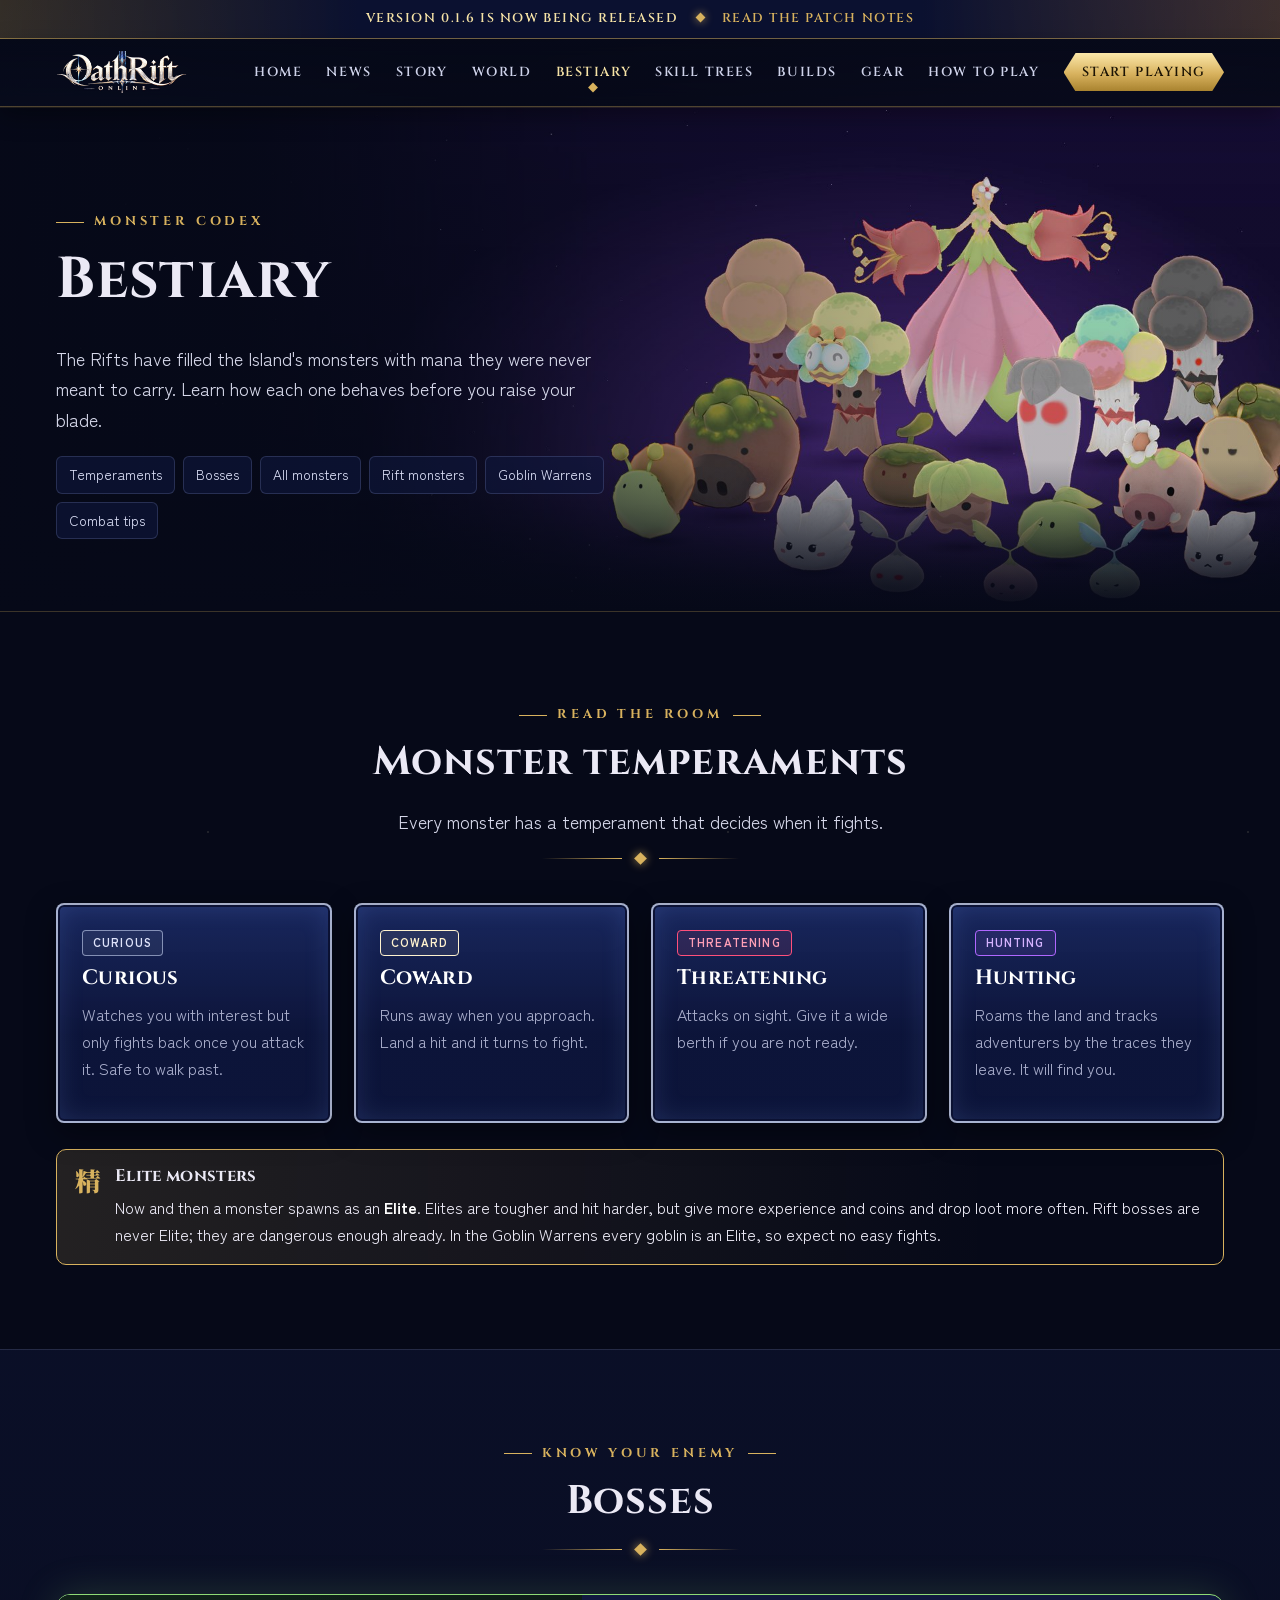
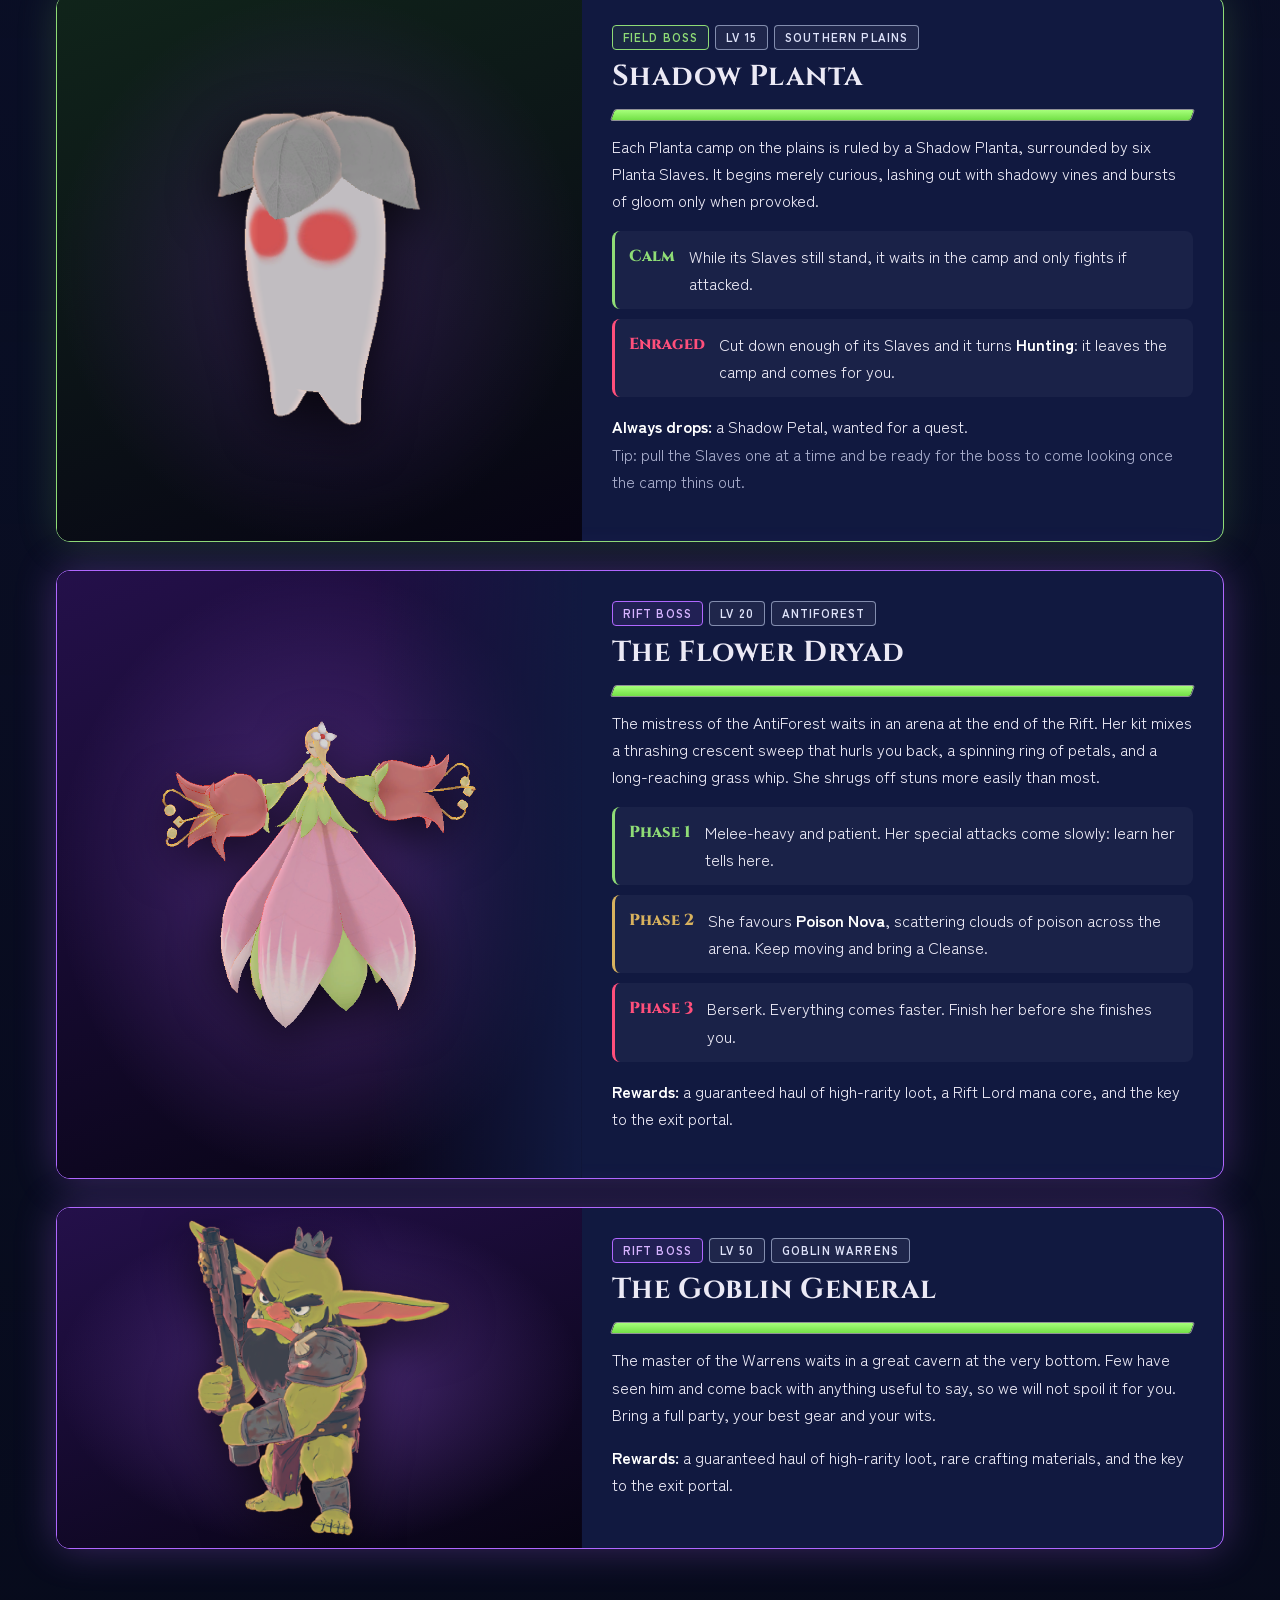
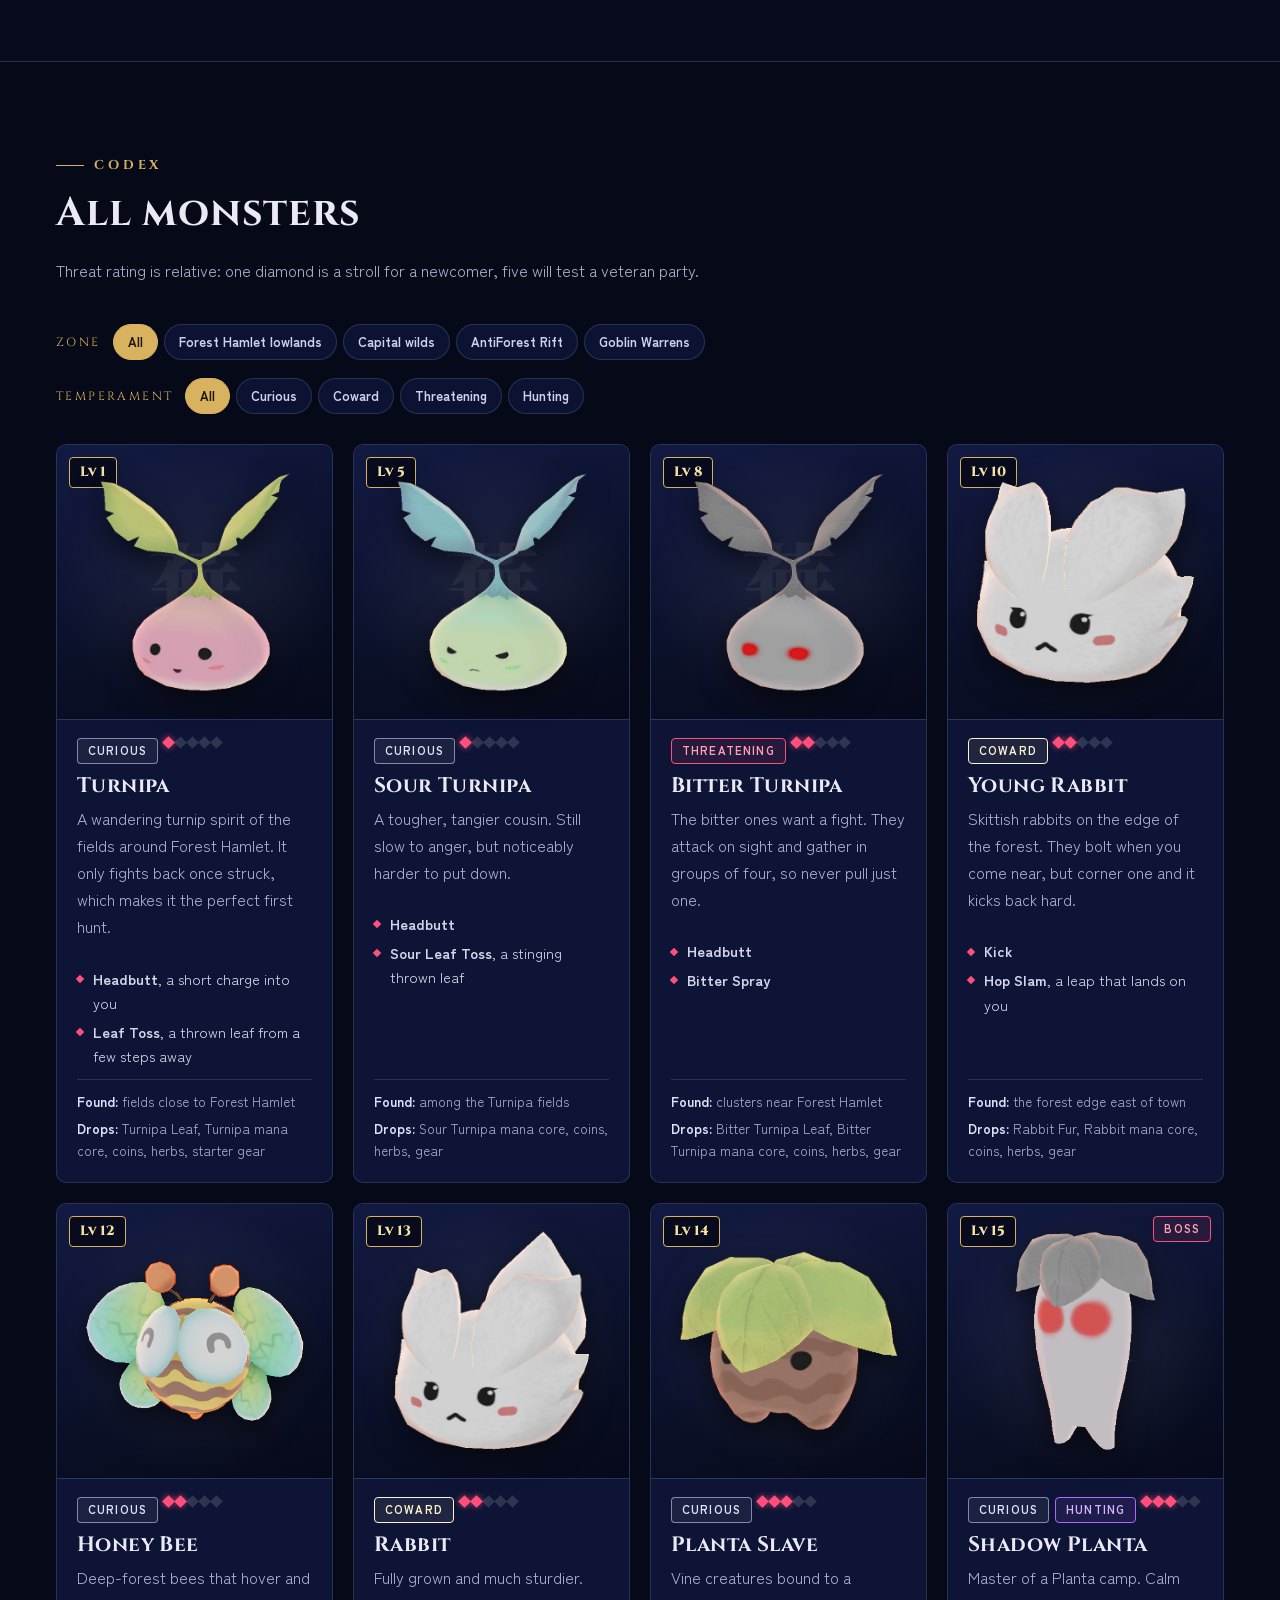
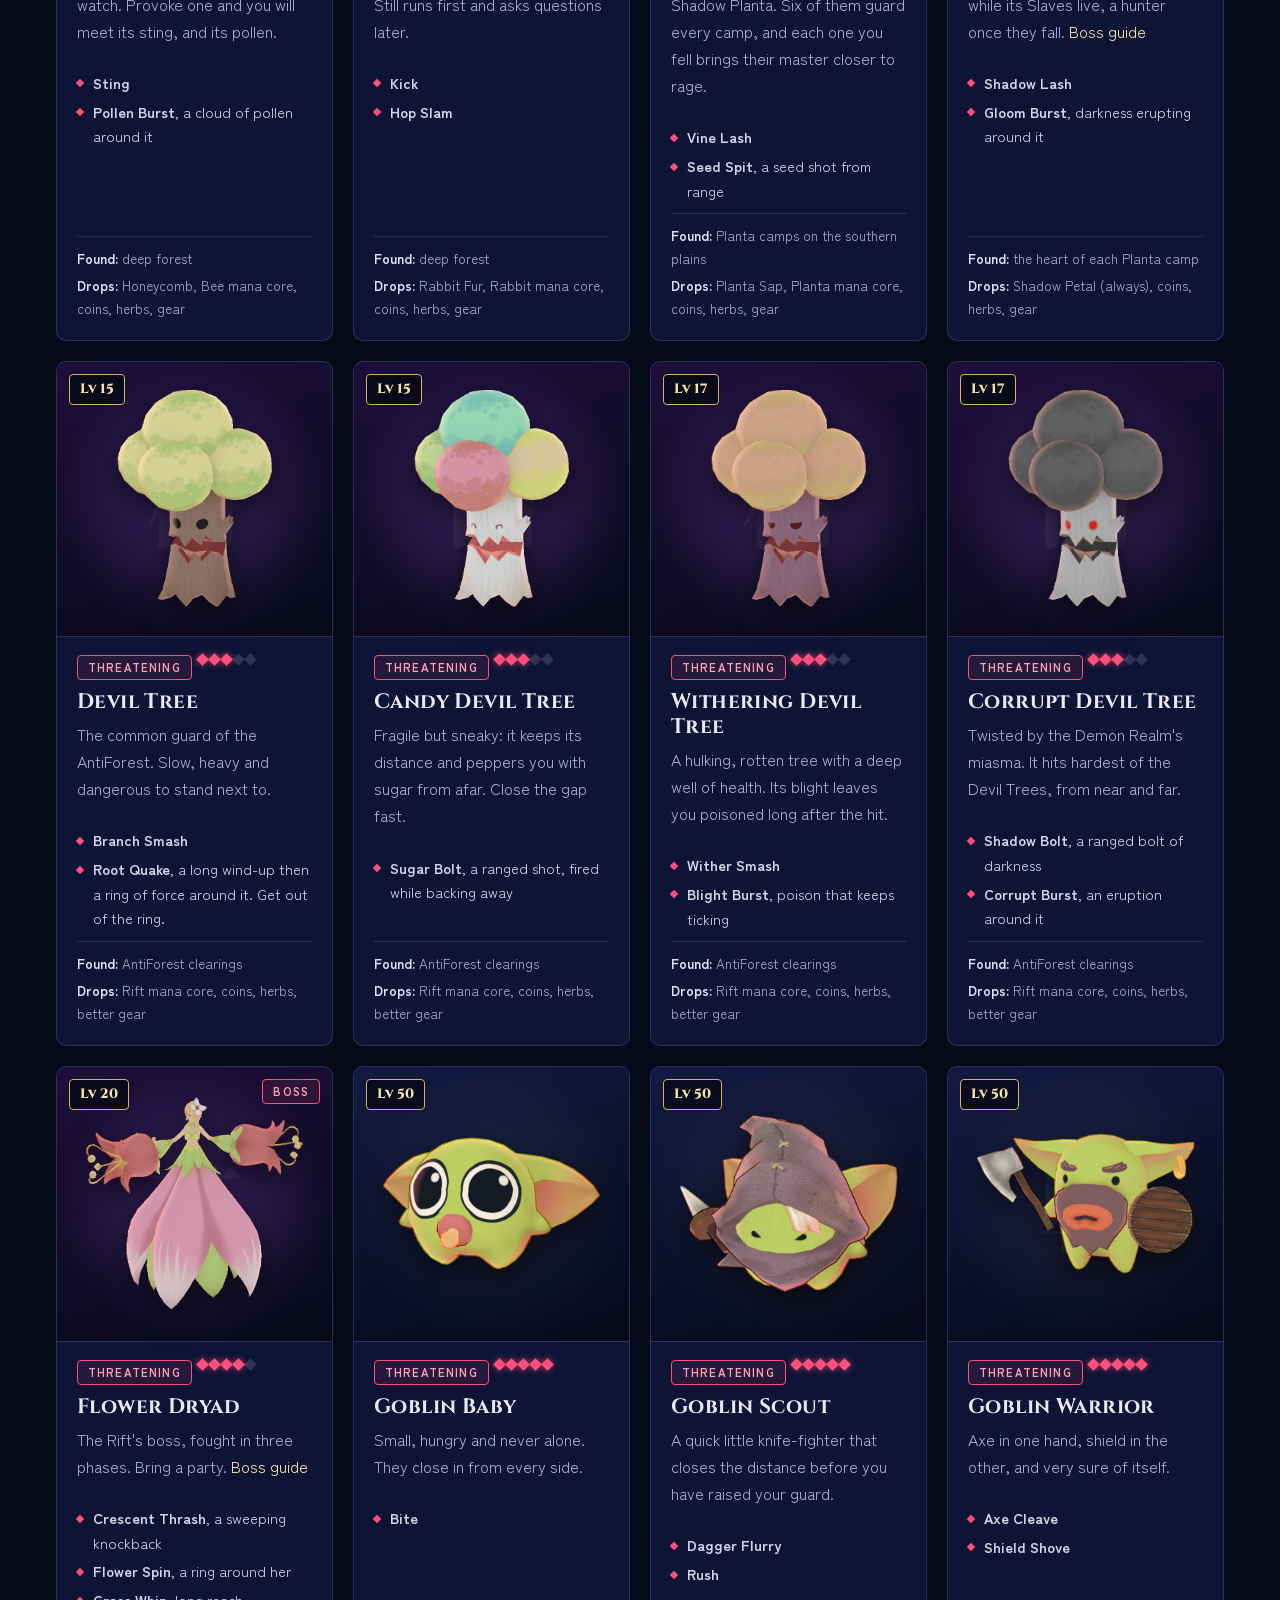
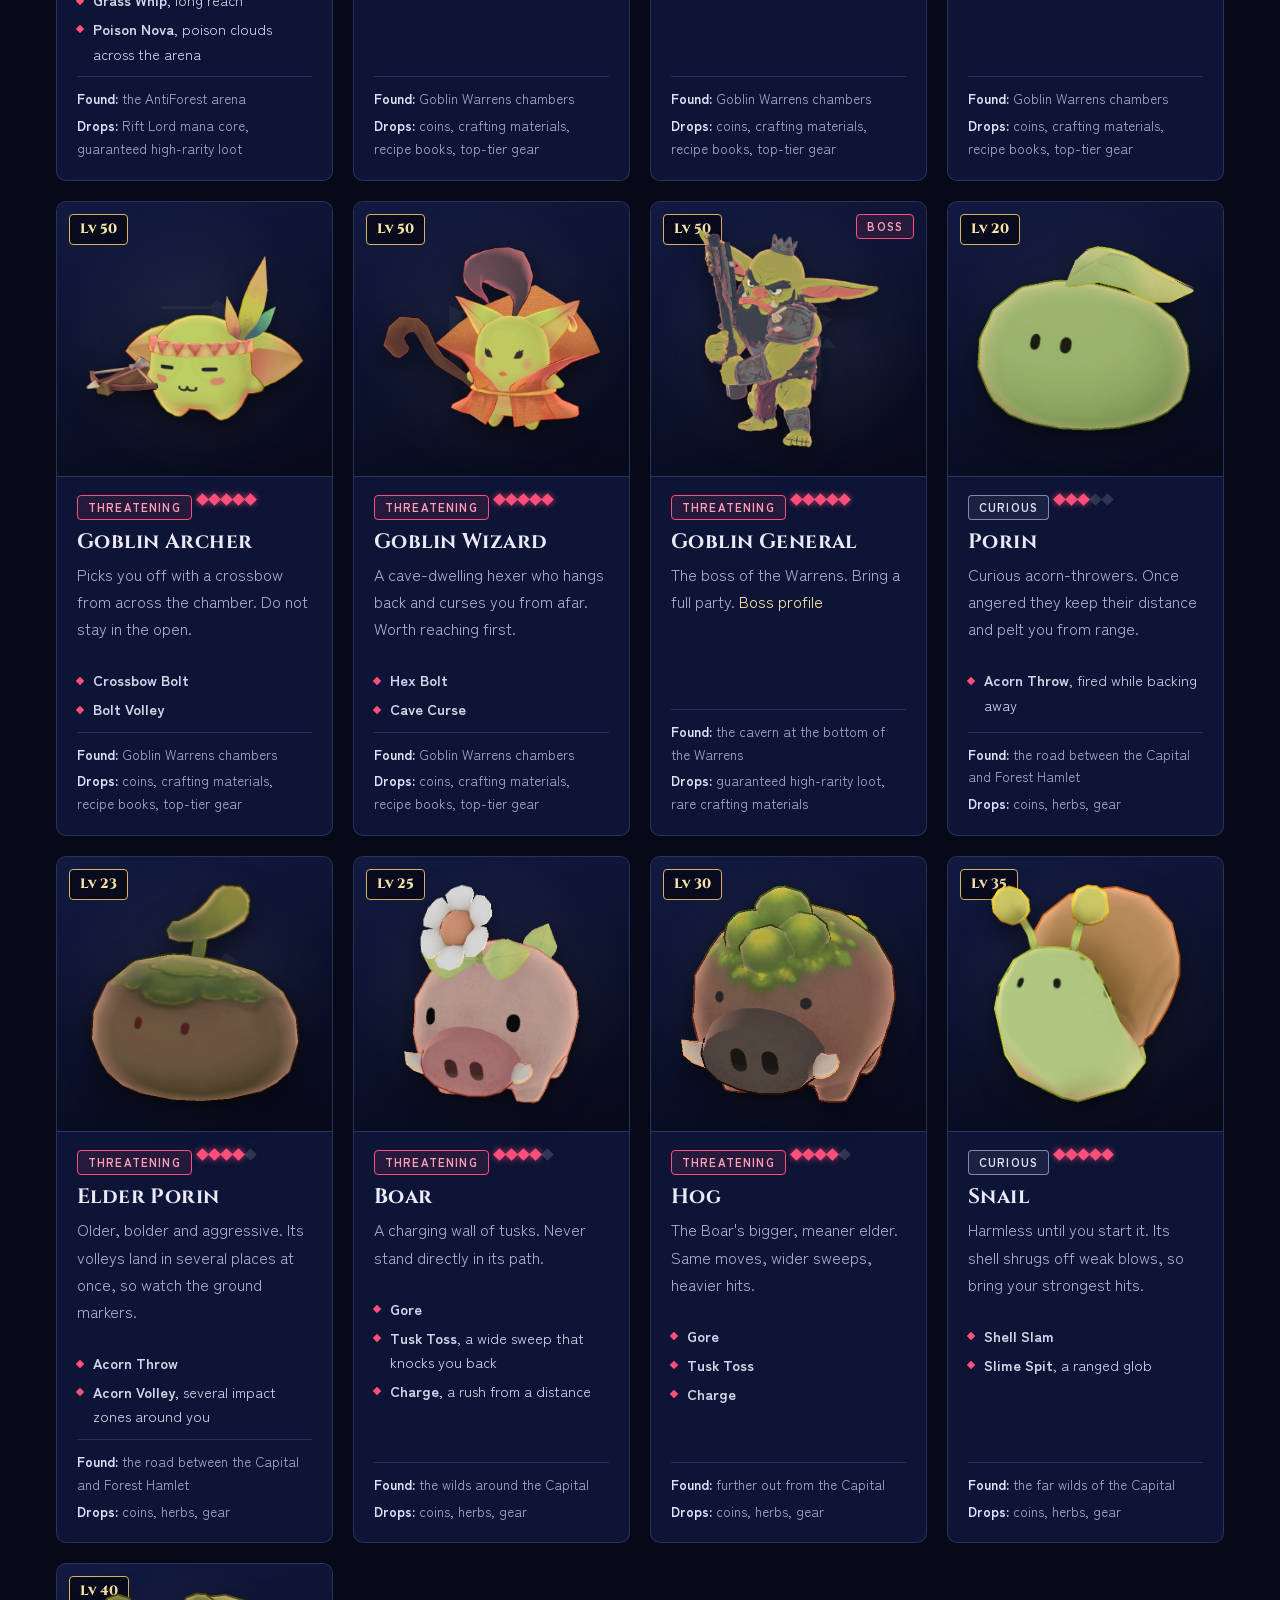
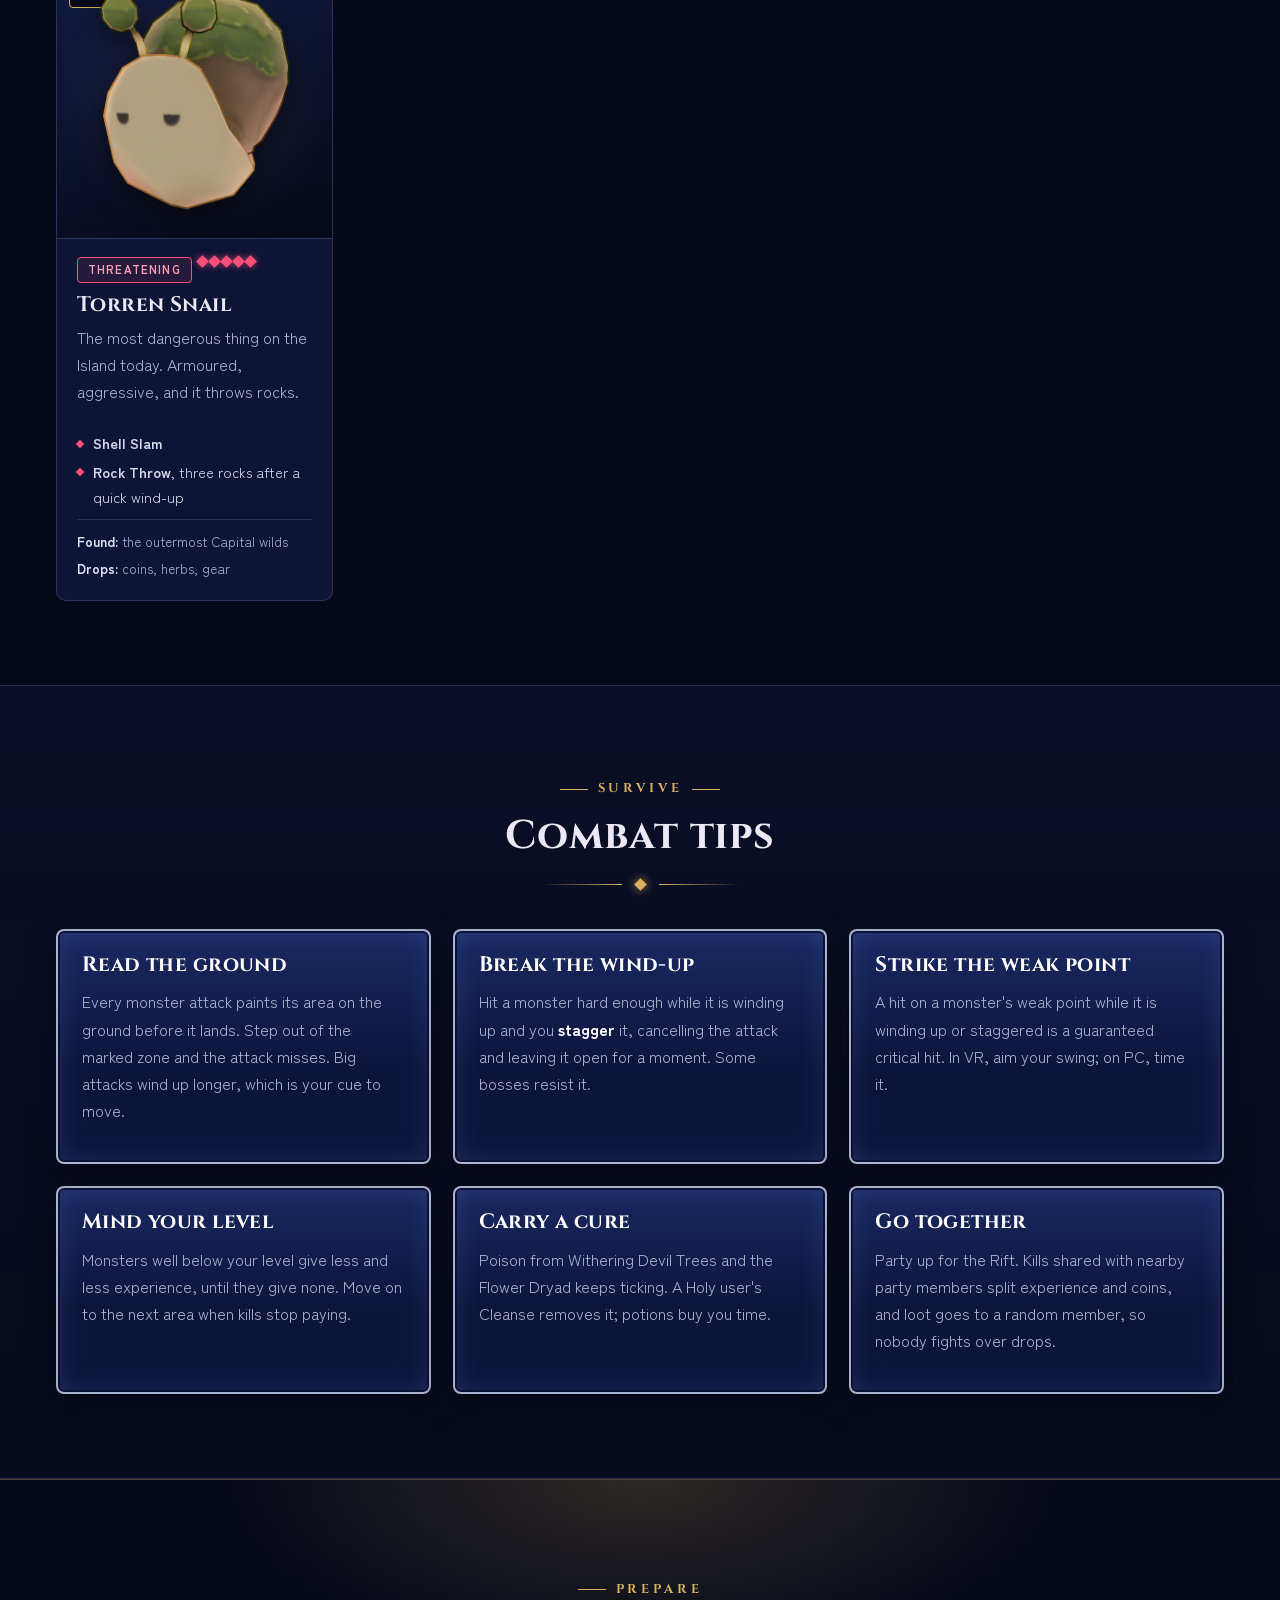
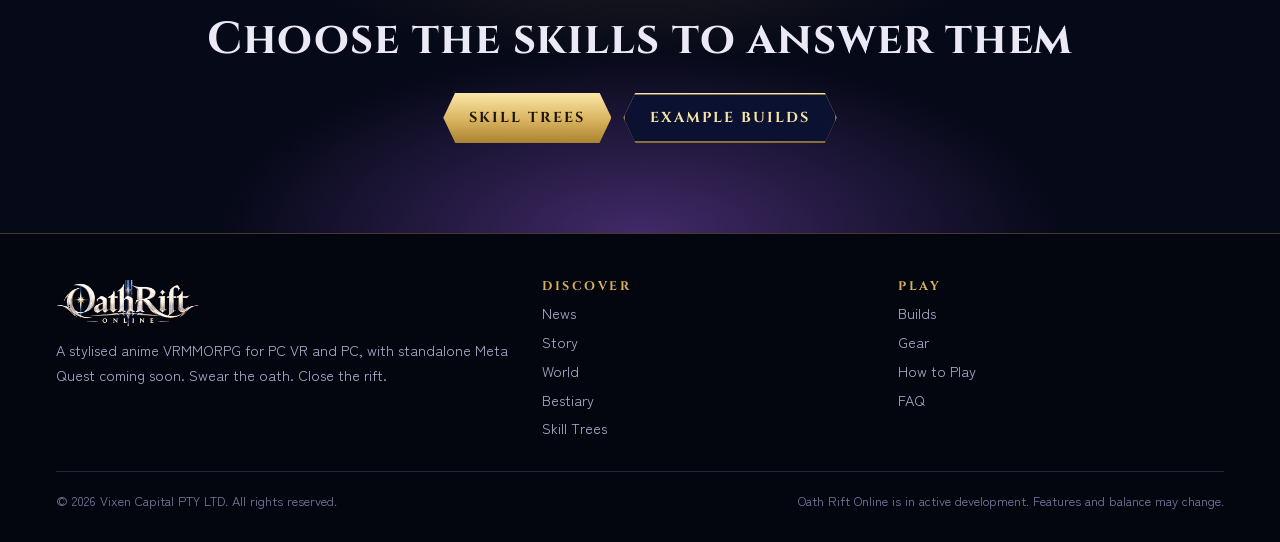
==== commit bef078c0: "Prepare website for v0.1.6 release tomorrow" ====
--- a/bestiary.html
+++ b/bestiary.html
@@ -22,6 +22,7 @@
   <button class="nav-toggle" aria-label="Menu" aria-expanded="false" aria-controls="nav"><span></span></button>
   <nav class="nav" id="nav" aria-label="Main">
     <a href="index.html">Home</a>
+    <a href="news.html">News</a>
     <a href="story.html">Story</a>
     <a href="world.html">World</a>
     <a href="bestiary.html">Bestiary</a>
@@ -42,7 +43,7 @@
       <h1>Bestiary</h1>
       <p class="lead">The Rifts have filled the Island's monsters with mana they were never meant to carry. Learn how each one behaves before you raise your blade.</p>
       <div class="toc" style="margin-top: 22px;">
-        <a href="#temperament">Temperaments</a><a href="#bosses">Bosses</a><a href="#codex">All monsters</a><a href="#rift">Rift monsters</a><a href="#tips">Combat tips</a>
+        <a href="#temperament">Temperaments</a><a href="#bosses">Bosses</a><a href="#codex">All monsters</a><a href="#rift">Rift monsters</a><a href="#goblins">Goblin Warrens<span class="version-pill" data-version="0.1.6"></span></a><a href="#tips">Combat tips</a>
       </div>
     </div>
   </section>
@@ -65,7 +66,7 @@
         <span class="mark">精</span>
         <div>
           <h4>Elite monsters</h4>
-          <p>Now and then a monster spawns as an <strong>Elite</strong>. Elites are tougher and hit harder, but give more experience and coins and drop loot more often. Rift bosses are never Elite; they are dangerous enough already.</p>
+          <p>Now and then a monster spawns as an <strong>Elite</strong>. Elites are tougher and hit harder, but give more experience and coins and drop loot more often. Rift bosses are never Elite; they are dangerous enough already. In the Goblin Warrens<span class="version-pill" data-version="0.1.6"></span> every goblin is an Elite, so expect no easy fights.</p>
         </div>
       </div>
     </div>
@@ -113,6 +114,19 @@
           <p style="margin-top: 16px;"><strong>Rewards:</strong> a guaranteed haul of high-rarity loot, a Rift Lord mana core, and the key to the exit portal.</p>
         </div>
       </article>
+
+      <article class="boss reveal" id="goblin-general" data-realm="demon">
+        <div class="art" style="background-image: radial-gradient(closest-side, rgba(176, 103, 255, 0.35), transparent), linear-gradient(160deg, #24104a, #070414);">
+          <img src="assets/img/monsters/goblin-general.png" alt="Goblin General" loading="lazy">
+        </div>
+        <div class="info">
+          <div class="badges"><span class="badge demon">Rift boss</span><span class="badge">Lv 50</span><span class="badge">Goblin Warrens</span></div>
+          <h3 style="font-size: 1.8rem;">The Goblin General <span class="version-pill" data-version="0.1.6"></span></h3>
+          <div class="hpbar" aria-hidden="true"><span></span></div>
+          <p>The master of the Warrens waits in a great cavern at the very bottom. Few have seen him and come back with anything useful to say, so we will not spoil it for you. Bring a full party, your best gear and your wits.</p>
+          <p style="margin-top: 16px;"><strong>Rewards:</strong> a guaranteed haul of high-rarity loot, rare crafting materials, and the key to the exit portal.</p>
+        </div>
+      </article>
     </div>
   </section>
 
@@ -129,6 +143,7 @@
           <button class="chip" data-group="zone" data-value="lowlands" aria-pressed="false">Forest Hamlet lowlands</button>
           <button class="chip" data-group="zone" data-value="capital" aria-pressed="false">Capital wilds</button>
           <button class="chip" data-group="zone" data-value="rift" aria-pressed="false">AntiForest Rift</button>
+          <button class="chip" data-group="zone" data-value="warrens" aria-pressed="false">Goblin Warrens<span class="version-pill" data-version="0.1.6"></span></button>
         </div>
         <div class="filter-group"><span>Temperament</span>
           <button class="chip" data-group="mode" data-value="all" aria-pressed="true">All</button>
@@ -271,6 +286,67 @@
             <p class="muted">The Rift's boss, fought in three phases. Bring a party. <a href="#dryad">Boss guide</a></p>
             <ul class="attacks"><li><b>Crescent Thrash</b>, a sweeping knockback</li><li><b>Flower Spin</b>, a ring around her</li><li><b>Grass Whip</b>, long reach</li><li><b>Poison Nova</b>, poison clouds across the arena</li></ul>
             <div class="meta"><span><b>Found:</b> the AntiForest arena</span><span><b>Drops:</b> Rift Lord mana core, guaranteed high-rarity loot</span></div>
+          </div>
+        </article>
+
+        <!-- Goblin Warrens -->
+        <article class="card monster reveal" id="goblins" data-zone="warrens" data-mode="threatening">
+          <div class="portrait" data-glyph="幼"><span class="lvl">Lv 50</span><img src="assets/img/monsters/goblin-baby.png" alt="Goblin Baby" loading="lazy"></div>
+          <div class="card-body" style="display: flex; flex-direction: column;">
+            <div class="badges"><span class="badge crimson">Threatening</span><span class="threat" role="img" aria-label="Threat 5 of 5"><i class="on"></i><i class="on"></i><i class="on"></i><i class="on"></i><i class="on"></i></span></div>
+            <h3>Goblin Baby <span class="version-pill" data-version="0.1.6"></span></h3>
+            <p class="muted">Small, hungry and never alone. They close in from every side.</p>
+            <ul class="attacks"><li><b>Bite</b></li></ul>
+            <div class="meta"><span><b>Found:</b> Goblin Warrens chambers</span><span><b>Drops:</b> coins, crafting materials, recipe books, top-tier gear</span></div>
+          </div>
+        </article>
+        <article class="card monster reveal" data-zone="warrens" data-mode="threatening">
+          <div class="portrait" data-glyph="斥"><span class="lvl">Lv 50</span><img src="assets/img/monsters/goblin-scout.png" alt="Goblin Scout" loading="lazy"></div>
+          <div class="card-body" style="display: flex; flex-direction: column;">
+            <div class="badges"><span class="badge crimson">Threatening</span><span class="threat" role="img" aria-label="Threat 5 of 5"><i class="on"></i><i class="on"></i><i class="on"></i><i class="on"></i><i class="on"></i></span></div>
+            <h3>Goblin Scout <span class="version-pill" data-version="0.1.6"></span></h3>
+            <p class="muted">A quick little knife-fighter that closes the distance before you have raised your guard.</p>
+            <ul class="attacks"><li><b>Dagger Flurry</b></li><li><b>Rush</b></li></ul>
+            <div class="meta"><span><b>Found:</b> Goblin Warrens chambers</span><span><b>Drops:</b> coins, crafting materials, recipe books, top-tier gear</span></div>
+          </div>
+        </article>
+        <article class="card monster reveal" data-zone="warrens" data-mode="threatening">
+          <div class="portrait" data-glyph="戦"><span class="lvl">Lv 50</span><img src="assets/img/monsters/goblin-warrior.png" alt="Goblin Warrior" loading="lazy"></div>
+          <div class="card-body" style="display: flex; flex-direction: column;">
+            <div class="badges"><span class="badge crimson">Threatening</span><span class="threat" role="img" aria-label="Threat 5 of 5"><i class="on"></i><i class="on"></i><i class="on"></i><i class="on"></i><i class="on"></i></span></div>
+            <h3>Goblin Warrior <span class="version-pill" data-version="0.1.6"></span></h3>
+            <p class="muted">Axe in one hand, shield in the other, and very sure of itself.</p>
+            <ul class="attacks"><li><b>Axe Cleave</b></li><li><b>Shield Shove</b></li></ul>
+            <div class="meta"><span><b>Found:</b> Goblin Warrens chambers</span><span><b>Drops:</b> coins, crafting materials, recipe books, top-tier gear</span></div>
+          </div>
+        </article>
+        <article class="card monster reveal" data-zone="warrens" data-mode="threatening">
+          <div class="portrait" data-glyph="弓"><span class="lvl">Lv 50</span><img src="assets/img/monsters/goblin-archer.png" alt="Goblin Archer" loading="lazy"></div>
+          <div class="card-body" style="display: flex; flex-direction: column;">
+            <div class="badges"><span class="badge crimson">Threatening</span><span class="threat" role="img" aria-label="Threat 5 of 5"><i class="on"></i><i class="on"></i><i class="on"></i><i class="on"></i><i class="on"></i></span></div>
+            <h3>Goblin Archer <span class="version-pill" data-version="0.1.6"></span></h3>
+            <p class="muted">Picks you off with a crossbow from across the chamber. Do not stay in the open.</p>
+            <ul class="attacks"><li><b>Crossbow Bolt</b></li><li><b>Bolt Volley</b></li></ul>
+            <div class="meta"><span><b>Found:</b> Goblin Warrens chambers</span><span><b>Drops:</b> coins, crafting materials, recipe books, top-tier gear</span></div>
+          </div>
+        </article>
+        <article class="card monster reveal" data-zone="warrens" data-mode="threatening">
+          <div class="portrait" data-glyph="呪"><span class="lvl">Lv 50</span><img src="assets/img/monsters/goblin-wizard.png" alt="Goblin Wizard" loading="lazy"></div>
+          <div class="card-body" style="display: flex; flex-direction: column;">
+            <div class="badges"><span class="badge crimson">Threatening</span><span class="threat" role="img" aria-label="Threat 5 of 5"><i class="on"></i><i class="on"></i><i class="on"></i><i class="on"></i><i class="on"></i></span></div>
+            <h3>Goblin Wizard <span class="version-pill" data-version="0.1.6"></span></h3>
+            <p class="muted">A cave-dwelling hexer who hangs back and curses you from afar. Worth reaching first.</p>
+            <ul class="attacks"><li><b>Hex Bolt</b></li><li><b>Cave Curse</b></li></ul>
+            <div class="meta"><span><b>Found:</b> Goblin Warrens chambers</span><span><b>Drops:</b> coins, crafting materials, recipe books, top-tier gear</span></div>
+          </div>
+        </article>
+        <article class="card monster reveal" data-zone="warrens" data-mode="threatening">
+          <div class="portrait" data-glyph="将"><span class="lvl">Lv 50</span><span class="badge crimson boss-tag">Boss</span><img src="assets/img/monsters/goblin-general.png" alt="Goblin General" loading="lazy"></div>
+          <div class="card-body" style="display: flex; flex-direction: column;">
+            <div class="badges"><span class="badge crimson">Threatening</span><span class="threat" role="img" aria-label="Threat 5 of 5"><i class="on"></i><i class="on"></i><i class="on"></i><i class="on"></i><i class="on"></i></span></div>
+            <h3>Goblin General <span class="version-pill" data-version="0.1.6"></span></h3>
+            <p class="muted">The boss of the Warrens. Bring a full party. <a href="#goblin-general">Boss profile</a></p>
+            <div class="meta"><span><b>Found:</b> the cavern at the bottom of the Warrens</span><span><b>Drops:</b> guaranteed high-rarity loot, rare crafting materials</span></div>
           </div>
         </article>
 
@@ -374,11 +450,11 @@
   <div class="footer-grid">
     <div>
       <img src="assets/img/brand/wordmark.png" alt="Oath Rift Online" width="520" height="167">
-      <p>A stylised anime VRMMORPG for Meta Quest, PC VR and PC. Swear the oath. Close the rift.</p>
+      <p>A stylised anime VRMMORPG for PC VR and PC, with standalone Meta Quest coming soon. Swear the oath. Close the rift.</p>
     </div>
     <div>
       <h4>Discover</h4>
-      <ul><li><a href="story.html">Story</a></li><li><a href="world.html">World</a></li><li><a href="bestiary.html">Bestiary</a></li><li><a href="skills.html">Skill Trees</a></li></ul>
+      <ul><li><a href="news.html">News</a></li><li><a href="story.html">Story</a></li><li><a href="world.html">World</a></li><li><a href="bestiary.html">Bestiary</a></li><li><a href="skills.html">Skill Trees</a></li></ul>
     </div>
     <div>
       <h4>Play</h4>
--- a/css/site.css
+++ b/css/site.css
@@ -102,7 +102,7 @@
   position: relative;
   font-family: var(--font-display); font-size: 0.82rem; font-weight: 600;
   letter-spacing: 0.12em; text-transform: uppercase;
-  color: #cfd3ea; padding: 8px 10px;
+  color: #cfd3ea; padding: 8px 10px; white-space: nowrap;
 }
 .nav a::after {
   content: ""; position: absolute; left: 50%; bottom: 0; width: 7px; height: 7px;
@@ -128,7 +128,7 @@
 .nav-open .nav-toggle span::before { transform: translateY(6px) rotate(45deg); }
 .nav-open .nav-toggle span::after { transform: translateY(-6px) rotate(-45deg); }
 
-@media (max-width: 1080px) {
+@media (max-width: 1180px) {
   .nav-toggle { display: block; }
   .nav {
     position: fixed; top: var(--header-h); left: 0; right: 0;
@@ -407,11 +407,60 @@
 }
 .hotspot.rift { --dot: var(--demon); }
 .hotspot.peak { --dot: var(--celestial); }
+.hotspot.pin-start { transform: translate(-7px, -50%); }
 @keyframes pulse { 50% { box-shadow: 0 0 0 6px rgba(0, 0, 0, 0), 0 0 22px var(--dot, var(--gold)); } }
 @media (max-width: 560px) { .hotspot .label { display: none; } }
 .legend { display: flex; flex-wrap: wrap; gap: 14px; margin-top: 12px; font-size: 0.85rem; color: var(--muted); }
 .legend span::before { content: ""; display: inline-block; width: 9px; height: 9px; margin-right: 6px; transform: rotate(45deg); background: var(--dot, var(--gold)); }
 .place-card .level { font-family: var(--font-display); color: var(--gold-hi); font-weight: 700; }
+
+/* World map: continent outlines over the painted map, each opening a profile below. */
+.atlas-map img { display: block; }
+.atlas-map svg { position: absolute; inset: 0; width: 100%; height: 100%; }
+.atlas-map .region polygon {
+  fill: transparent; stroke: transparent; stroke-width: 2px; vector-effect: non-scaling-stroke; stroke-linejoin: round;
+  cursor: pointer; transition: fill 0.25s, stroke 0.25s;
+}
+.atlas-map .region:hover polygon, .atlas-map .region:focus-visible polygon {
+  fill: rgba(246, 227, 166, 0.1); stroke: rgba(246, 227, 166, 0.75);
+}
+.atlas-map .region.active polygon {
+  fill: rgba(246, 227, 166, 0.06); stroke: var(--gold-hi); stroke-width: 3px;
+  filter: drop-shadow(0 0 10px rgba(246, 227, 166, 0.75));
+}
+.atlas-map .region:focus { outline: none; }
+.atlas-map .hotspot.active { --dot: var(--gold-hi); }
+.atlas-foot { display: flex; flex-wrap: wrap; align-items: center; justify-content: space-between; gap: 12px; margin-top: 14px; }
+.atlas-picker a.active { border-color: var(--gold); color: var(--gold-hi); background: rgba(216, 178, 94, 0.14); }
+.atlas-note { margin: 12px 0 0; font-size: 0.9rem; }
+.continent {
+  display: grid; grid-template-columns: minmax(0, 0.95fr) minmax(0, 1.05fr); margin-top: 28px;
+  background: var(--panel); border: 1px solid var(--accent, var(--line)); border-radius: 14px; overflow: hidden;
+  box-shadow: 0 16px 40px rgba(0, 0, 0, 0.4), 0 0 24px var(--accent-soft, transparent);
+}
+.continent[hidden] { display: none; }
+/* The whole continent stays in frame; its sea fades into a matching ocean when the text runs taller. */
+.continent-media { display: flex; align-items: center; background: radial-gradient(closest-side, #3a73b4, #2a5c9e); }
+.continent-media img {
+  width: 100%; aspect-ratio: 4 / 3; object-fit: cover; display: block;
+  -webkit-mask-image: linear-gradient(180deg, transparent, #000 14%, #000 86%, transparent);
+  mask-image: linear-gradient(180deg, transparent, #000 14%, #000 86%, transparent);
+}
+.continent-body { padding: 24px 28px 26px; }
+.continent-body h3 { font-size: 1.7rem; margin-bottom: 10px; }
+.facts { margin: 16px 0 22px; }
+.facts div { display: grid; grid-template-columns: 6.5em 1fr; gap: 12px; padding: 7px 0; border-bottom: 1px dashed var(--line); }
+.facts div:last-child { border-bottom: 0; }
+.facts dt { font-family: var(--font-display); font-weight: 700; font-size: 0.8rem; letter-spacing: 0.1em; text-transform: uppercase; color: var(--gold); padding-top: 2px; }
+.facts dd { margin: 0; }
+@media (max-width: 860px) {
+  .continent { grid-template-columns: 1fr; }
+  .continent-media img { -webkit-mask-image: none; mask-image: none; }
+}
+@media (max-width: 560px) {
+  .continent-body { padding: 18px 18px 20px; }
+  .facts div { grid-template-columns: 1fr; gap: 0; }
+}
 .services { list-style: none; padding: 0; margin: 0; }
 .services li { display: flex; gap: 10px; align-items: baseline; padding: 6px 0; border-bottom: 1px dashed var(--line); }
 .services li:last-child { border-bottom: 0; }
@@ -647,6 +696,30 @@
 .item-row { display: flex; flex-wrap: wrap; gap: 8px; margin: 8px 0 14px; }
 .item-row img { width: 54px; height: 54px; border-radius: 9px; border: 1px solid var(--line-strong); background: var(--ink-2); }
 
+/* ---------- Download ---------- */
+.download {
+  display: grid; grid-template-columns: auto 1fr auto; gap: 26px; align-items: center;
+  max-width: 860px; margin: 0 auto 30px; padding: 30px 34px;
+  background:
+    radial-gradient(500px 200px at 100% 50%, rgba(216, 178, 94, 0.18), transparent 70%),
+    linear-gradient(180deg, rgba(30, 40, 96, 0.9), rgba(10, 14, 38, 0.95));
+}
+.download h3 { font-size: 1.6rem; margin-bottom: 6px; }
+.download .eyebrow { margin-bottom: 6px; }
+.download p.muted { margin: 0; }
+.download-mark {
+  width: 72px; height: 72px; display: grid; place-items: center; transform: rotate(45deg);
+  border: 2px solid var(--gold); background: rgba(216, 178, 94, 0.12); box-shadow: 0 0 22px rgba(216, 178, 94, 0.35);
+  font-family: var(--font-kanji); font-weight: 900; font-size: 1.7rem; color: var(--gold-hi);
+}
+.download-mark span { transform: rotate(-45deg); line-height: 1; }
+.download-btn { font-size: 1rem; padding: 16px 34px; white-space: nowrap; box-shadow: 0 0 30px rgba(216, 178, 94, 0.35); }
+@media (max-width: 760px) {
+  .download { grid-template-columns: minmax(0, 1fr); text-align: center; justify-items: center; gap: 18px; padding: 30px 22px; }
+  .download .eyebrow { justify-content: center; }
+  .download-btn { max-width: 100%; padding: 14px 24px; white-space: normal; }
+}
+
 /* ---------- FAQ ---------- */
 .faq { display: grid; gap: 10px; }
 .faq details { background: var(--panel); border: 1px solid var(--line); border-radius: 8px; padding: 0 18px; }
@@ -690,6 +763,73 @@
 .footer-bottom { margin-top: 30px; padding-top: 18px; border-top: 1px solid var(--line); display: flex; flex-wrap: wrap; justify-content: space-between; gap: 10px; font-size: 0.8rem; color: var(--dim); }
 @media (max-width: 760px) { .footer-grid { grid-template-columns: 1fr 1fr; } .footer-grid > :first-child { grid-column: 1 / -1; } }
 
+/* ---------- Release banner and version pills ---------- */
+.release-banner {
+  position: relative;
+  background: linear-gradient(90deg, rgba(138, 106, 42, 0.32), var(--ink-2) 28%, var(--ink-2) 72%, rgba(138, 106, 42, 0.32));
+  border-bottom: 1px solid rgba(216, 178, 94, 0.55);
+  font-family: var(--font-display);
+}
+.release-banner a {
+  display: flex; flex-wrap: wrap; align-items: center; justify-content: center; gap: 4px 18px;
+  padding-top: 8px; padding-bottom: 8px; color: var(--gold-hi);
+}
+.release-banner a:hover { color: #fff; }
+.release-title, .release-when { font-size: 0.8rem; font-weight: 600; letter-spacing: 0.12em; text-transform: uppercase; }
+.release-when { color: var(--muted); }
+.release-when::before {
+  content: ""; display: inline-block; width: 7px; height: 7px; margin-right: 18px; vertical-align: 0.1em;
+  background: var(--gold); transform: rotate(45deg); box-shadow: 0 0 8px rgba(216, 178, 94, 0.8);
+}
+.release-count { display: inline-flex; gap: 10px; font-size: 0.78rem; font-weight: 600; color: var(--muted); }
+.release-count b { font-size: 1.1rem; font-weight: 800; color: #fff; font-variant-numeric: tabular-nums; margin-right: 2px; }
+.release-banner.released .release-count { display: none; }
+.release-banner.released .release-when { color: var(--gold); }
+@media (max-width: 600px) {
+  .release-when::before { display: none; }
+  .release-banner a { text-align: center; }
+  .release-title, .release-when { font-size: 0.72rem; }
+  .release-when { flex-basis: 100%; }
+}
+
+/* Marks content new in a coming release. Hidden unless site.js says that version
+   is still upcoming, so pills vanish at release. Add a line here for each release. */
+.version-pill {
+  display: none; align-items: center; vertical-align: 0.18em; margin-left: 8px;
+  padding: 1px 10px; border-radius: 999px;
+  font-family: var(--font-body); font-size: 0.72rem; font-weight: 700; letter-spacing: 0.06em; line-height: 1.6; white-space: nowrap; text-transform: none;
+  color: #1c1405; background: linear-gradient(180deg, var(--gold-hi), var(--gold));
+  box-shadow: 0 0 10px rgba(216, 178, 94, 0.45);
+}
+.version-pill::before { content: attr(data-version); }
+html[data-upcoming="0.1.6"] .version-pill[data-version="0.1.6"] { display: inline-flex; }
+.node .version-pill { position: absolute; top: -8px; left: calc(50% + 12px); margin: 0; padding: 0 6px; font-size: 0.62rem; }
+
+/* ---------- News ---------- */
+.news-category + .news-category { margin-top: 56px; }
+.news-category-head { display: flex; flex-wrap: wrap; align-items: flex-end; justify-content: space-between; gap: 10px 24px; margin-bottom: 20px; }
+.news-category-head h2 { margin-bottom: 4px; }
+.news-category-head p { margin: 0; }
+.news-list { display: grid; gap: 18px; grid-template-columns: repeat(auto-fit, minmax(min(420px, 100%), 1fr)); }
+.news-card { color: inherit; }
+.news-card .card-body { display: flex; flex-direction: column; }
+.news-card h3 { color: #fff; margin-bottom: 8px; }
+.news-card:hover { color: inherit; }
+.news-card .more { margin-top: auto; align-self: flex-start; }
+.news-meta { display: flex; flex-wrap: wrap; align-items: center; gap: 4px 12px; margin: 0 0 10px; font-size: 0.82rem; color: var(--muted); }
+.news-meta .tag { font-weight: 700; letter-spacing: 0.08em; text-transform: uppercase; color: var(--gold-hi); }
+.news-empty { text-align: center; color: var(--muted); }
+.news-empty h3 { color: #fff; }
+.crumbs { display: flex; flex-wrap: wrap; gap: 4px 10px; margin: 0 0 12px; padding: 0; list-style: none; font-size: 0.85rem; color: var(--muted); }
+.crumbs li + li { margin-top: 0; }
+.crumbs li + li::before { content: "/"; margin-right: 10px; color: var(--dim); }
+.crumbs a { color: var(--muted); }
+.crumbs a:hover { color: var(--gold-hi); }
+.article { max-width: 820px; margin: 0 auto; }
+.article h2 { font-size: clamp(1.3rem, 2.4vw, 1.7rem); margin: 34px 0 12px; }
+.article h2:first-child { margin-top: 0; }
+.article-end { margin-top: 34px; padding-top: 20px; border-top: 1px solid var(--line); }
+
 /* ---------- Lightbox ---------- */
 .lightbox {
   position: fixed; inset: 0; z-index: 200; display: grid; place-items: center; padding: 24px;
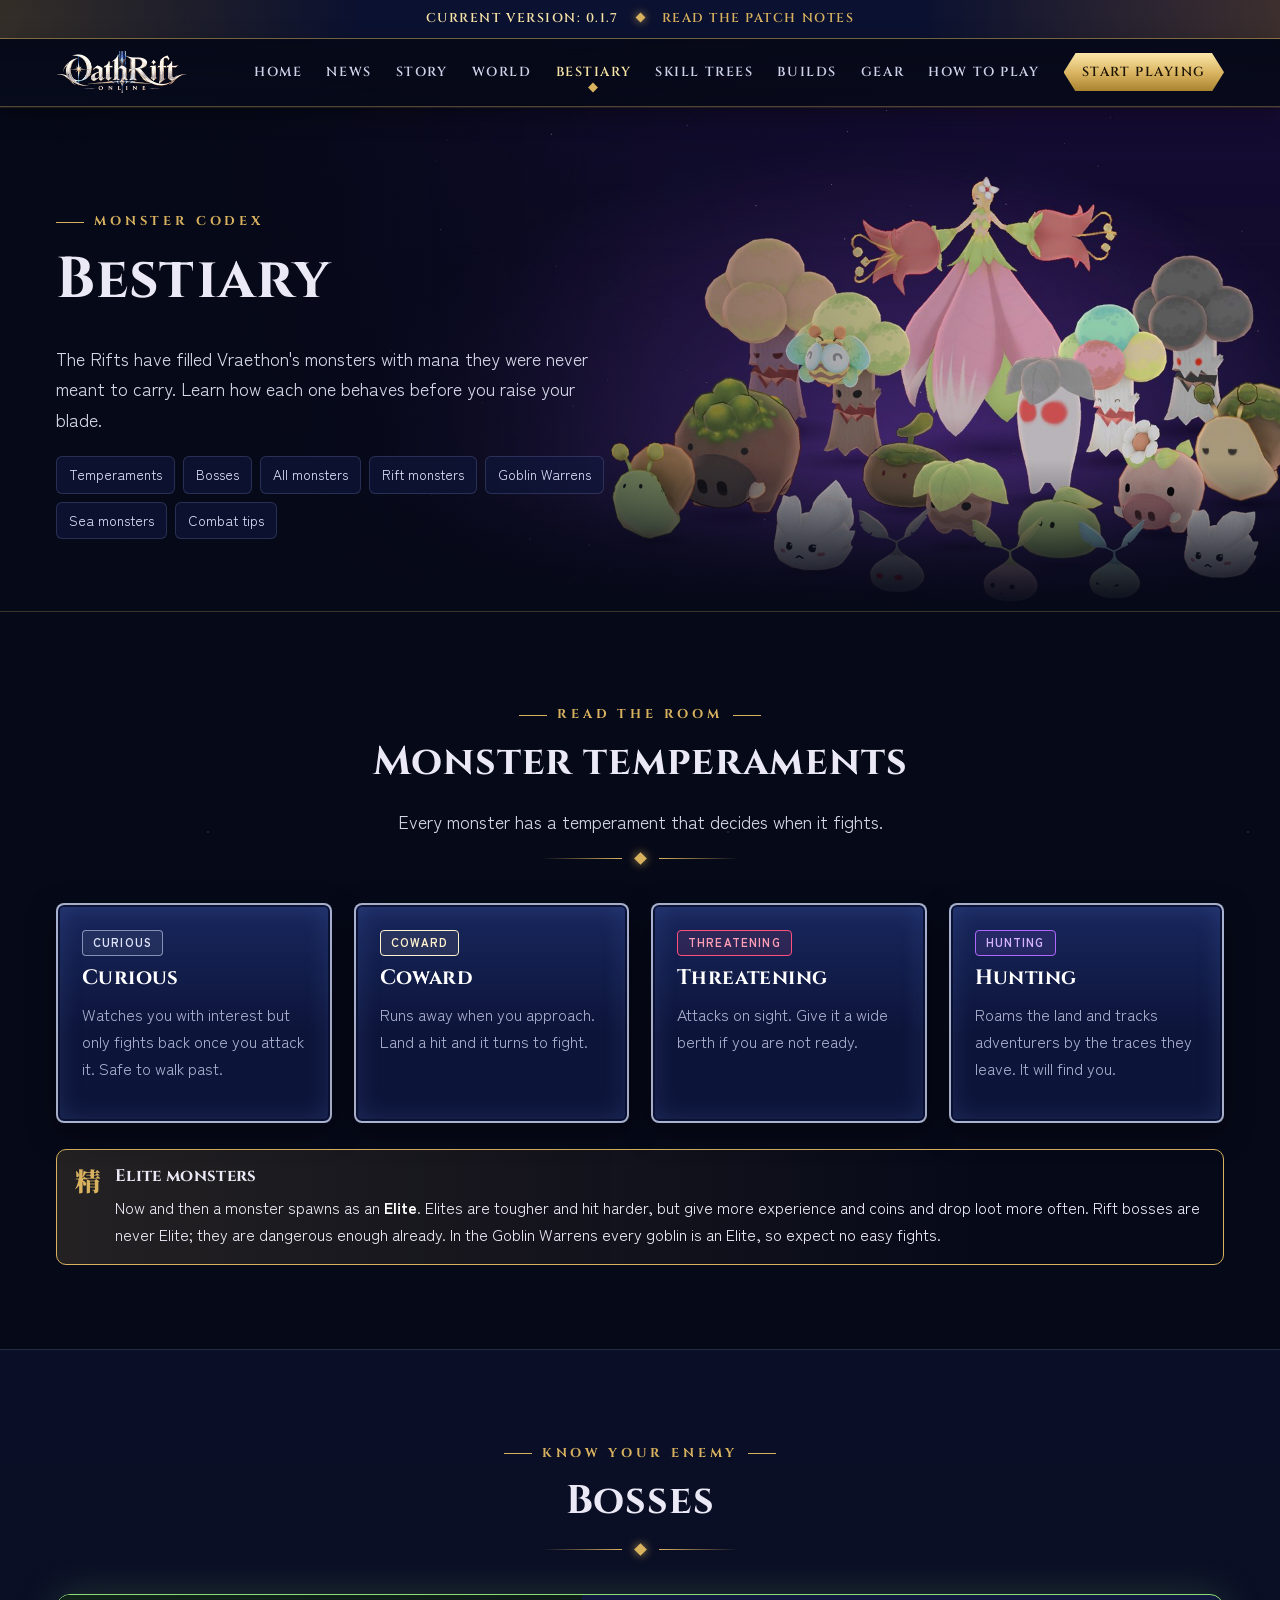
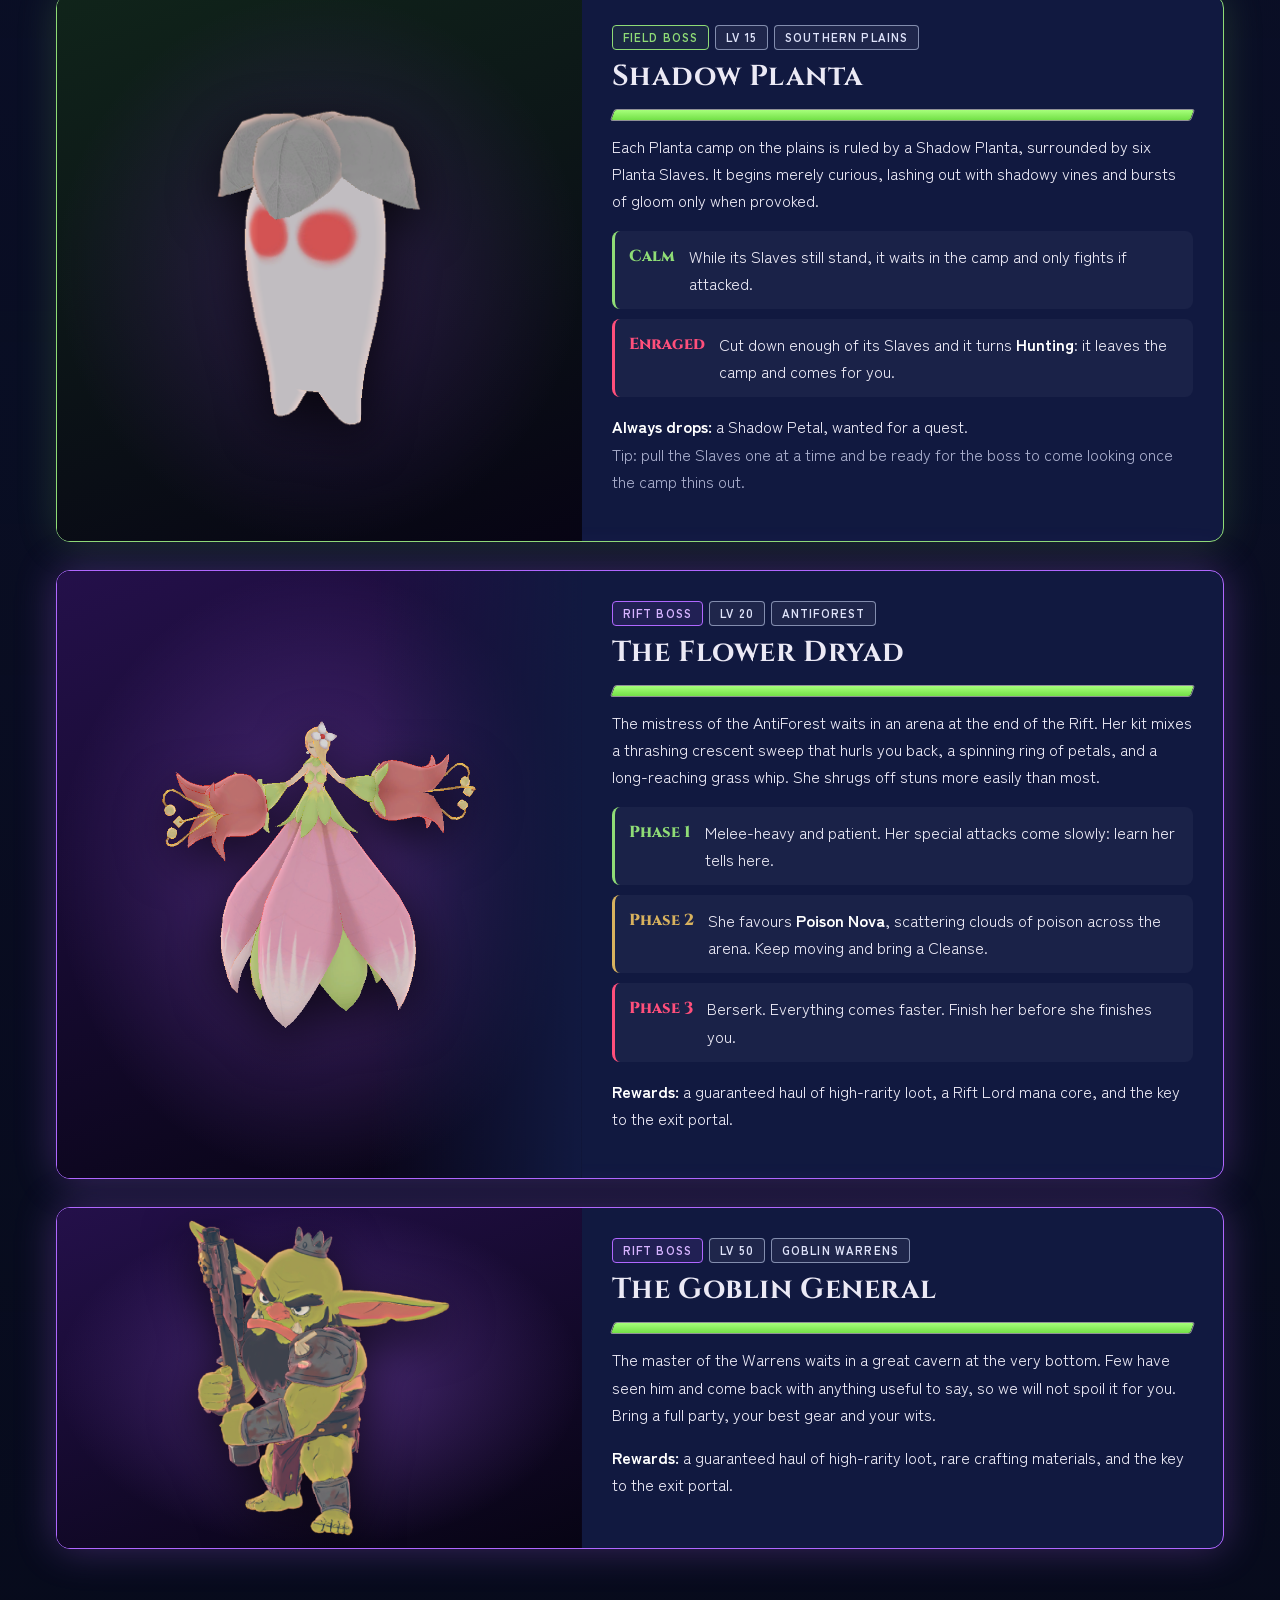
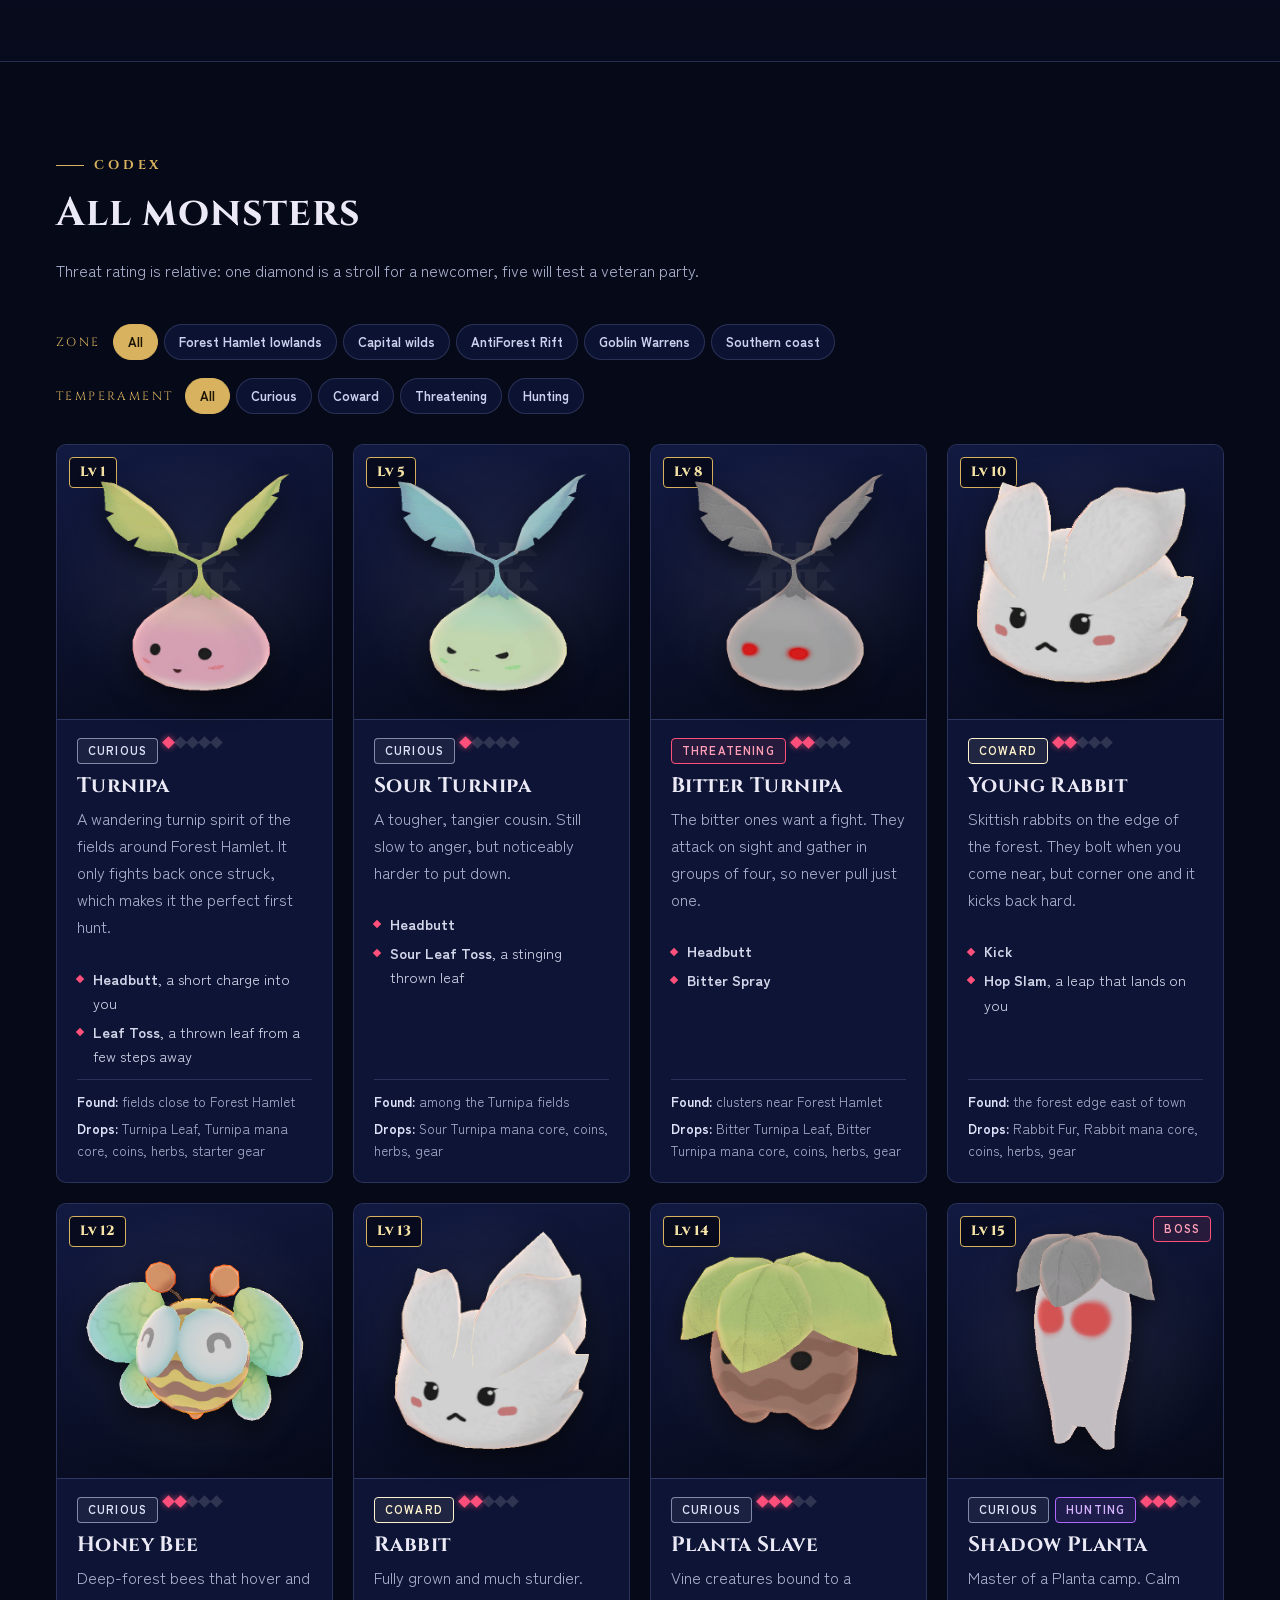
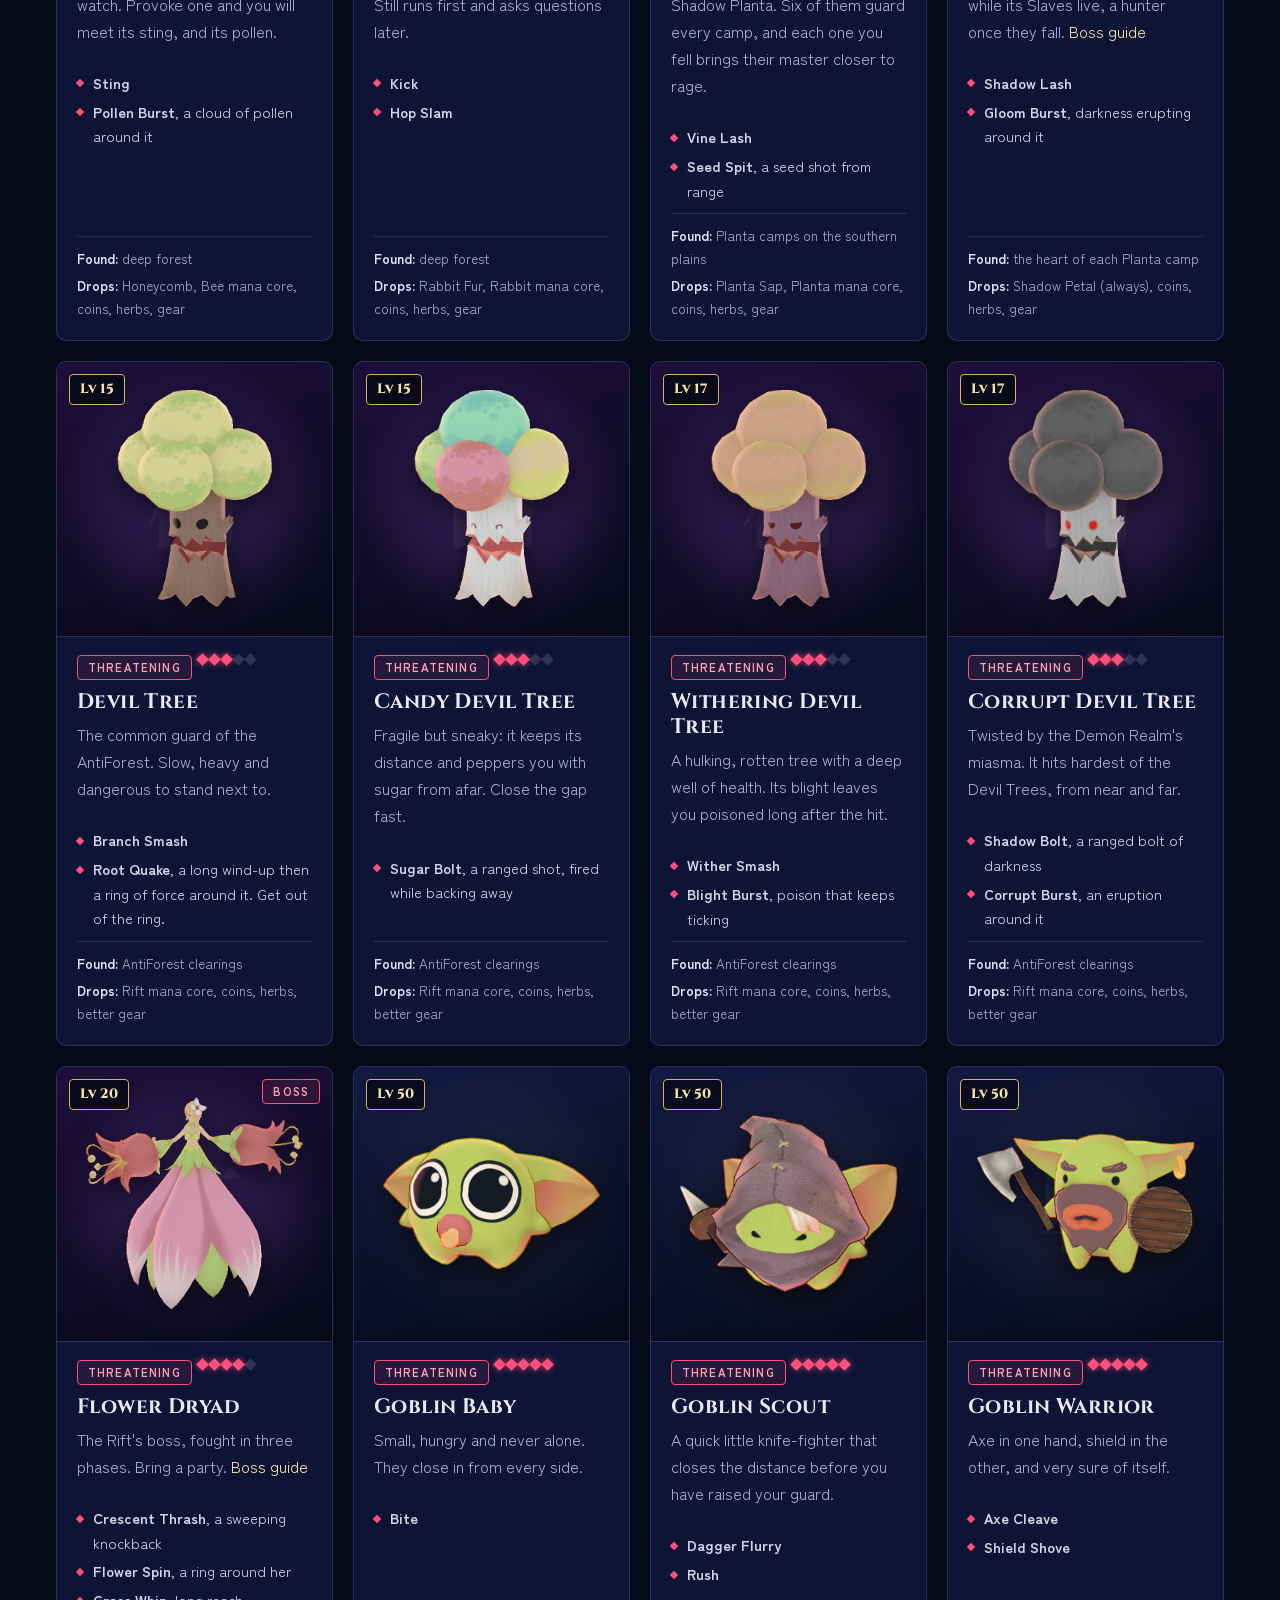
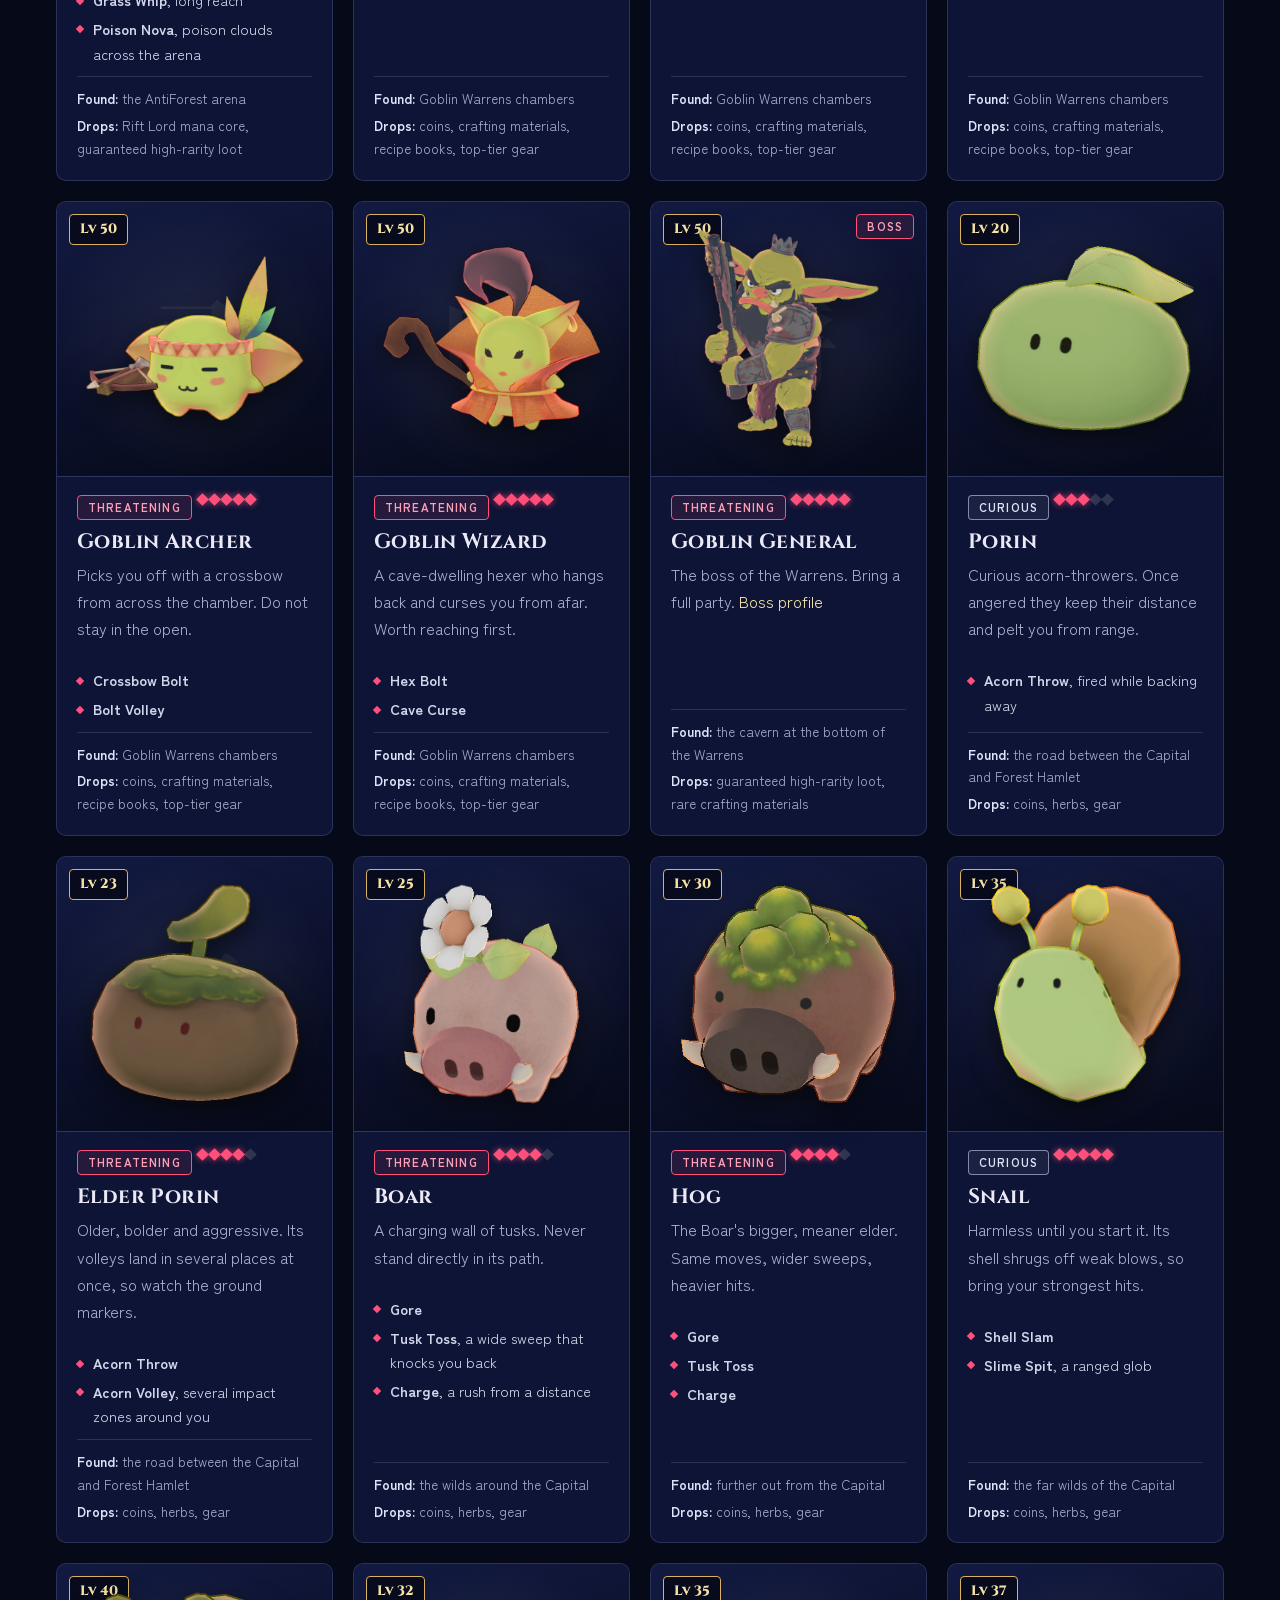
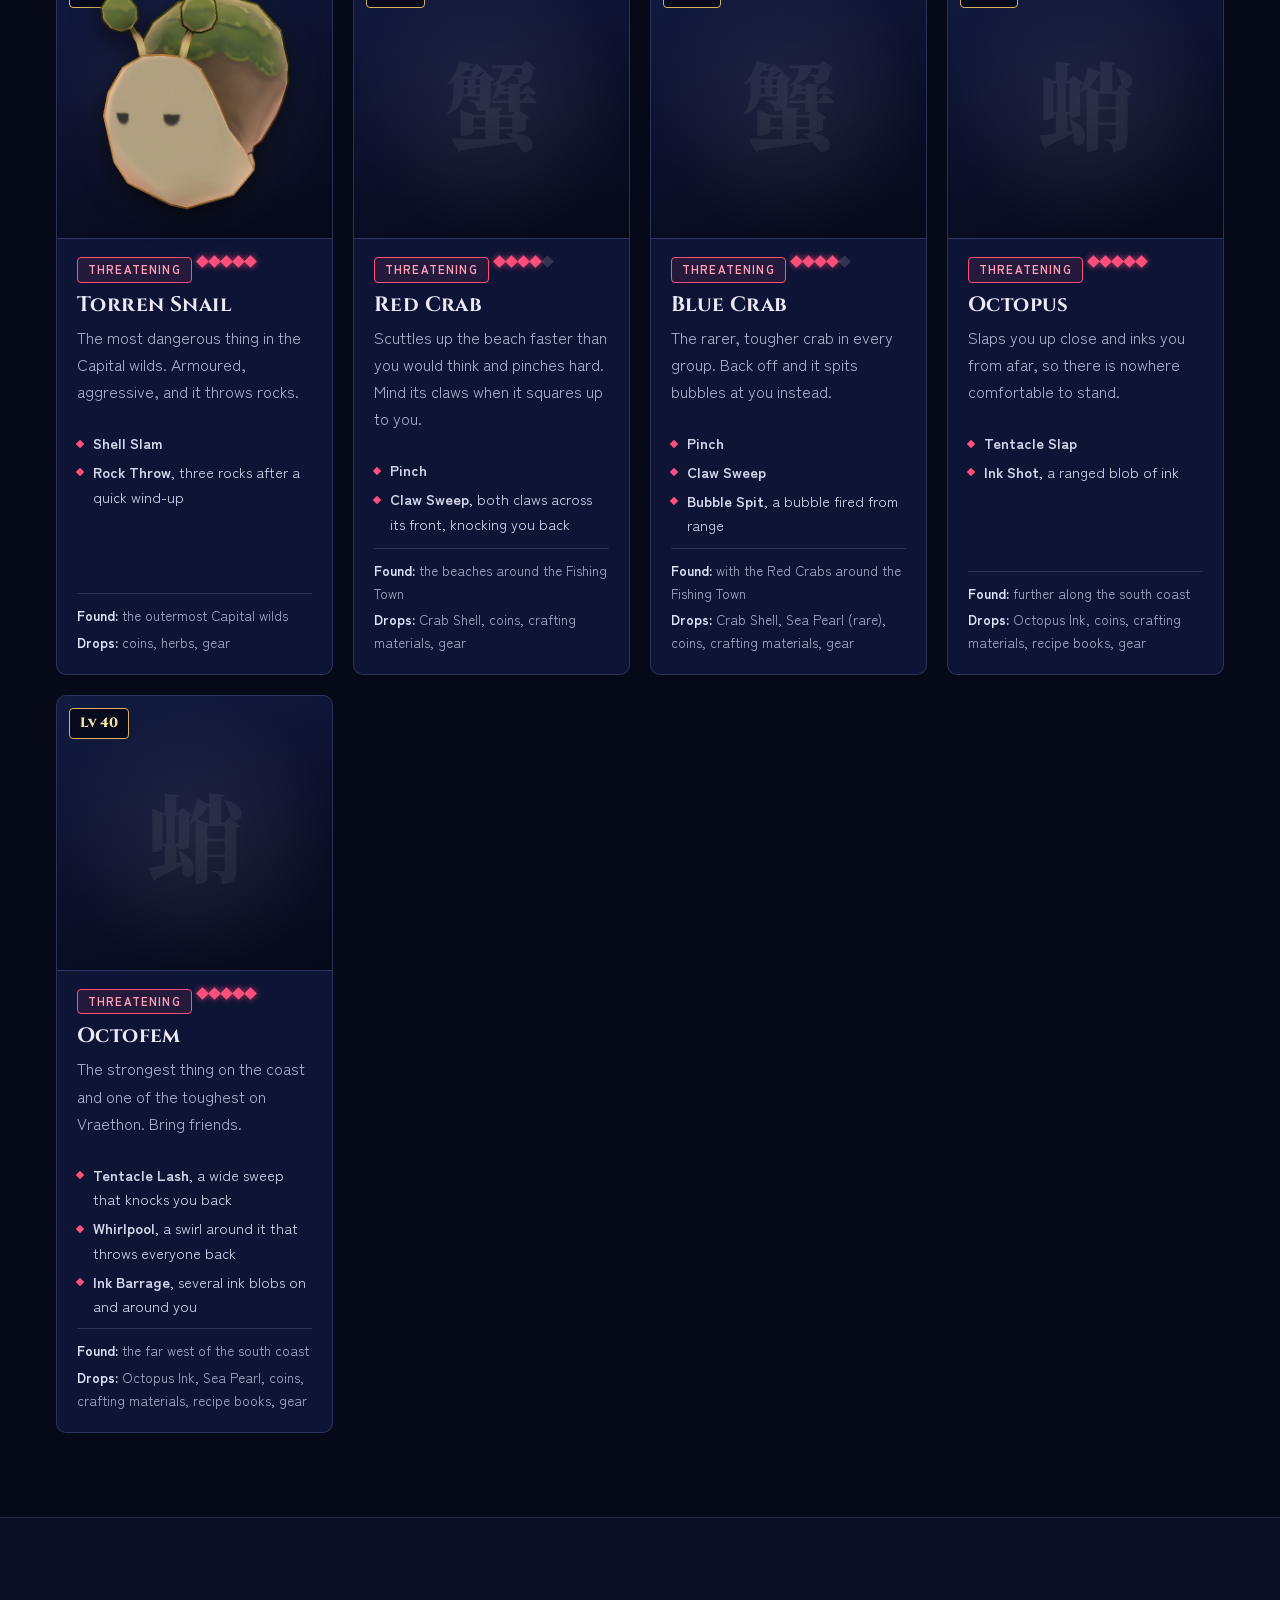
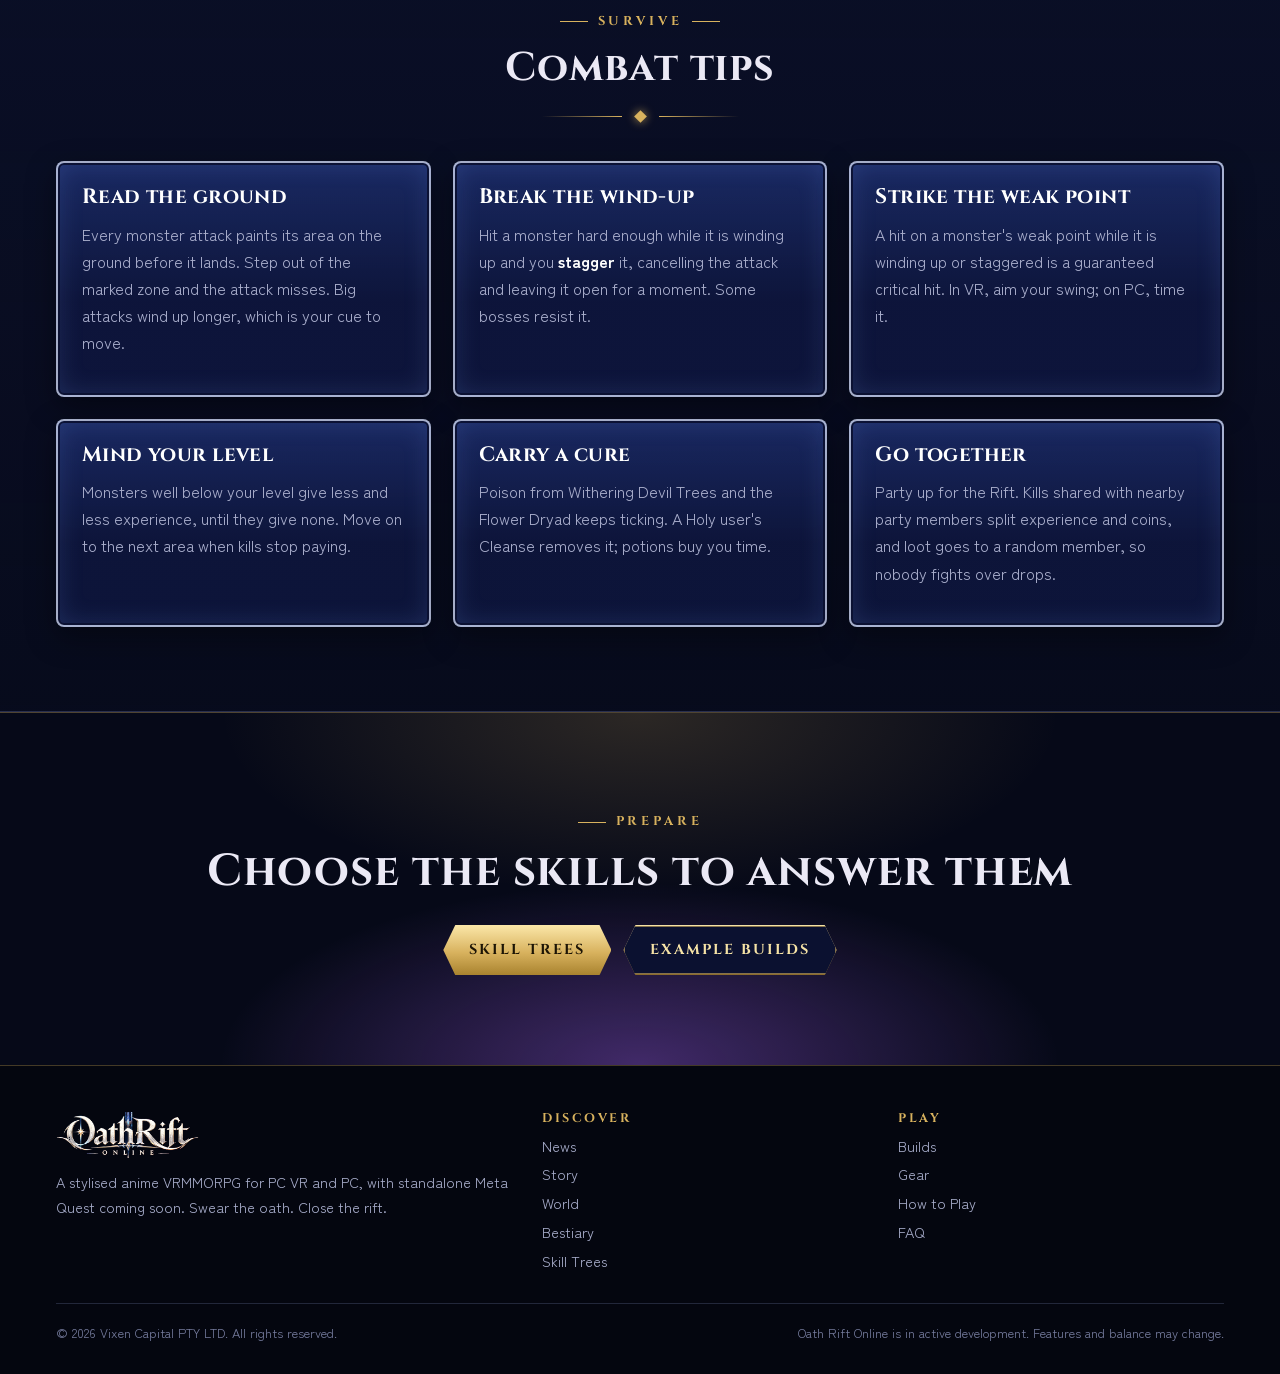
==== commit de33847b: "Update website for v0.1.7 content" ====
--- a/bestiary.html
+++ b/bestiary.html
@@ -41,9 +41,9 @@
     <div class="container">
       <p class="eyebrow">Monster codex</p>
       <h1>Bestiary</h1>
-      <p class="lead">The Rifts have filled the Island's monsters with mana they were never meant to carry. Learn how each one behaves before you raise your blade.</p>
+      <p class="lead">The Rifts have filled Vraethon's monsters with mana they were never meant to carry. Learn how each one behaves before you raise your blade.</p>
       <div class="toc" style="margin-top: 22px;">
-        <a href="#temperament">Temperaments</a><a href="#bosses">Bosses</a><a href="#codex">All monsters</a><a href="#rift">Rift monsters</a><a href="#goblins">Goblin Warrens<span class="version-pill" data-version="0.1.6"></span></a><a href="#tips">Combat tips</a>
+        <a href="#temperament">Temperaments</a><a href="#bosses">Bosses</a><a href="#codex">All monsters</a><a href="#rift">Rift monsters</a><a href="#goblins">Goblin Warrens<span class="version-pill" data-version="0.1.6"></span></a><a href="#sea">Sea monsters<span class="version-pill" data-version="0.1.7"></span></a><a href="#tips">Combat tips</a>
       </div>
     </div>
   </section>
@@ -144,6 +144,7 @@
           <button class="chip" data-group="zone" data-value="capital" aria-pressed="false">Capital wilds</button>
           <button class="chip" data-group="zone" data-value="rift" aria-pressed="false">AntiForest Rift</button>
           <button class="chip" data-group="zone" data-value="warrens" aria-pressed="false">Goblin Warrens<span class="version-pill" data-version="0.1.6"></span></button>
+          <button class="chip" data-group="zone" data-value="sea" aria-pressed="false">Southern coast<span class="version-pill" data-version="0.1.7"></span></button>
         </div>
         <div class="filter-group"><span>Temperament</span>
           <button class="chip" data-group="mode" data-value="all" aria-pressed="true">All</button>
@@ -406,9 +407,51 @@
           <div class="card-body" style="display: flex; flex-direction: column;">
             <div class="badges"><span class="badge crimson">Threatening</span><span class="threat" role="img" aria-label="Threat 5 of 5"><i class="on"></i><i class="on"></i><i class="on"></i><i class="on"></i><i class="on"></i></span></div>
             <h3>Torren Snail</h3>
-            <p class="muted">The most dangerous thing on the Island today. Armoured, aggressive, and it throws rocks.</p>
+            <p class="muted">The most dangerous thing in the Capital wilds. Armoured, aggressive, and it throws rocks.</p>
             <ul class="attacks"><li><b>Shell Slam</b></li><li><b>Rock Throw</b>, three rocks after a quick wind-up</li></ul>
             <div class="meta"><span><b>Found:</b> the outermost Capital wilds</span><span><b>Drops:</b> coins, herbs, gear</span></div>
+          </div>
+        </article>
+
+        <!-- Southern coast -->
+        <article class="card monster reveal" id="sea" data-zone="sea" data-mode="threatening">
+          <div class="portrait" data-glyph="蟹"><span class="lvl">Lv 32</span><img src="assets/img/monsters/red-crab.png" alt="Red Crab" loading="lazy"></div>
+          <div class="card-body" style="display: flex; flex-direction: column;">
+            <div class="badges"><span class="badge crimson">Threatening</span><span class="threat" role="img" aria-label="Threat 4 of 5"><i class="on"></i><i class="on"></i><i class="on"></i><i class="on"></i><i></i></span></div>
+            <h3>Red Crab <span class="version-pill" data-version="0.1.7"></span></h3>
+            <p class="muted">Scuttles up the beach faster than you would think and pinches hard. Mind its claws when it squares up to you.</p>
+            <ul class="attacks"><li><b>Pinch</b></li><li><b>Claw Sweep</b>, both claws across its front, knocking you back</li></ul>
+            <div class="meta"><span><b>Found:</b> the beaches around the Fishing Town</span><span><b>Drops:</b> Crab Shell, coins, crafting materials, gear</span></div>
+          </div>
+        </article>
+        <article class="card monster reveal" data-zone="sea" data-mode="threatening">
+          <div class="portrait" data-glyph="蟹"><span class="lvl">Lv 35</span><img src="assets/img/monsters/blue-crab.png" alt="Blue Crab" loading="lazy"></div>
+          <div class="card-body" style="display: flex; flex-direction: column;">
+            <div class="badges"><span class="badge crimson">Threatening</span><span class="threat" role="img" aria-label="Threat 4 of 5"><i class="on"></i><i class="on"></i><i class="on"></i><i class="on"></i><i></i></span></div>
+            <h3>Blue Crab <span class="version-pill" data-version="0.1.7"></span></h3>
+            <p class="muted">The rarer, tougher crab in every group. Back off and it spits bubbles at you instead.</p>
+            <ul class="attacks"><li><b>Pinch</b></li><li><b>Claw Sweep</b></li><li><b>Bubble Spit</b>, a bubble fired from range</li></ul>
+            <div class="meta"><span><b>Found:</b> with the Red Crabs around the Fishing Town</span><span><b>Drops:</b> Crab Shell, Sea Pearl (rare), coins, crafting materials, gear</span></div>
+          </div>
+        </article>
+        <article class="card monster reveal" data-zone="sea" data-mode="threatening">
+          <div class="portrait" data-glyph="蛸"><span class="lvl">Lv 37</span><img src="assets/img/monsters/octopus.png" alt="Octopus" loading="lazy"></div>
+          <div class="card-body" style="display: flex; flex-direction: column;">
+            <div class="badges"><span class="badge crimson">Threatening</span><span class="threat" role="img" aria-label="Threat 5 of 5"><i class="on"></i><i class="on"></i><i class="on"></i><i class="on"></i><i class="on"></i></span></div>
+            <h3>Octopus <span class="version-pill" data-version="0.1.7"></span></h3>
+            <p class="muted">Slaps you up close and inks you from afar, so there is nowhere comfortable to stand.</p>
+            <ul class="attacks"><li><b>Tentacle Slap</b></li><li><b>Ink Shot</b>, a ranged blob of ink</li></ul>
+            <div class="meta"><span><b>Found:</b> further along the south coast</span><span><b>Drops:</b> Octopus Ink, coins, crafting materials, recipe books, gear</span></div>
+          </div>
+        </article>
+        <article class="card monster reveal" data-zone="sea" data-mode="threatening">
+          <div class="portrait" data-glyph="蛸"><span class="lvl">Lv 40</span><img src="assets/img/monsters/octofem.png" alt="Octofem" loading="lazy"></div>
+          <div class="card-body" style="display: flex; flex-direction: column;">
+            <div class="badges"><span class="badge crimson">Threatening</span><span class="threat" role="img" aria-label="Threat 5 of 5"><i class="on"></i><i class="on"></i><i class="on"></i><i class="on"></i><i class="on"></i></span></div>
+            <h3>Octofem <span class="version-pill" data-version="0.1.7"></span></h3>
+            <p class="muted">The strongest thing on the coast and one of the toughest on Vraethon. Bring friends.</p>
+            <ul class="attacks"><li><b>Tentacle Lash</b>, a wide sweep that knocks you back</li><li><b>Whirlpool</b>, a swirl around it that throws everyone back</li><li><b>Ink Barrage</b>, several ink blobs on and around you</li></ul>
+            <div class="meta"><span><b>Found:</b> the far west of the south coast</span><span><b>Drops:</b> Octopus Ink, Sea Pearl, coins, crafting materials, recipe books, gear</span></div>
           </div>
         </article>
       </div>
--- a/css/site.css
+++ b/css/site.css
@@ -803,6 +803,7 @@
 }
 .version-pill::before { content: attr(data-version); }
 html[data-upcoming="0.1.6"] .version-pill[data-version="0.1.6"] { display: inline-flex; }
+html[data-upcoming="0.1.7"] .version-pill[data-version="0.1.7"] { display: inline-flex; }
 .node .version-pill { position: absolute; top: -8px; left: calc(50% + 12px); margin: 0; padding: 0 6px; font-size: 0.62rem; }
 
 /* ---------- News ---------- */
